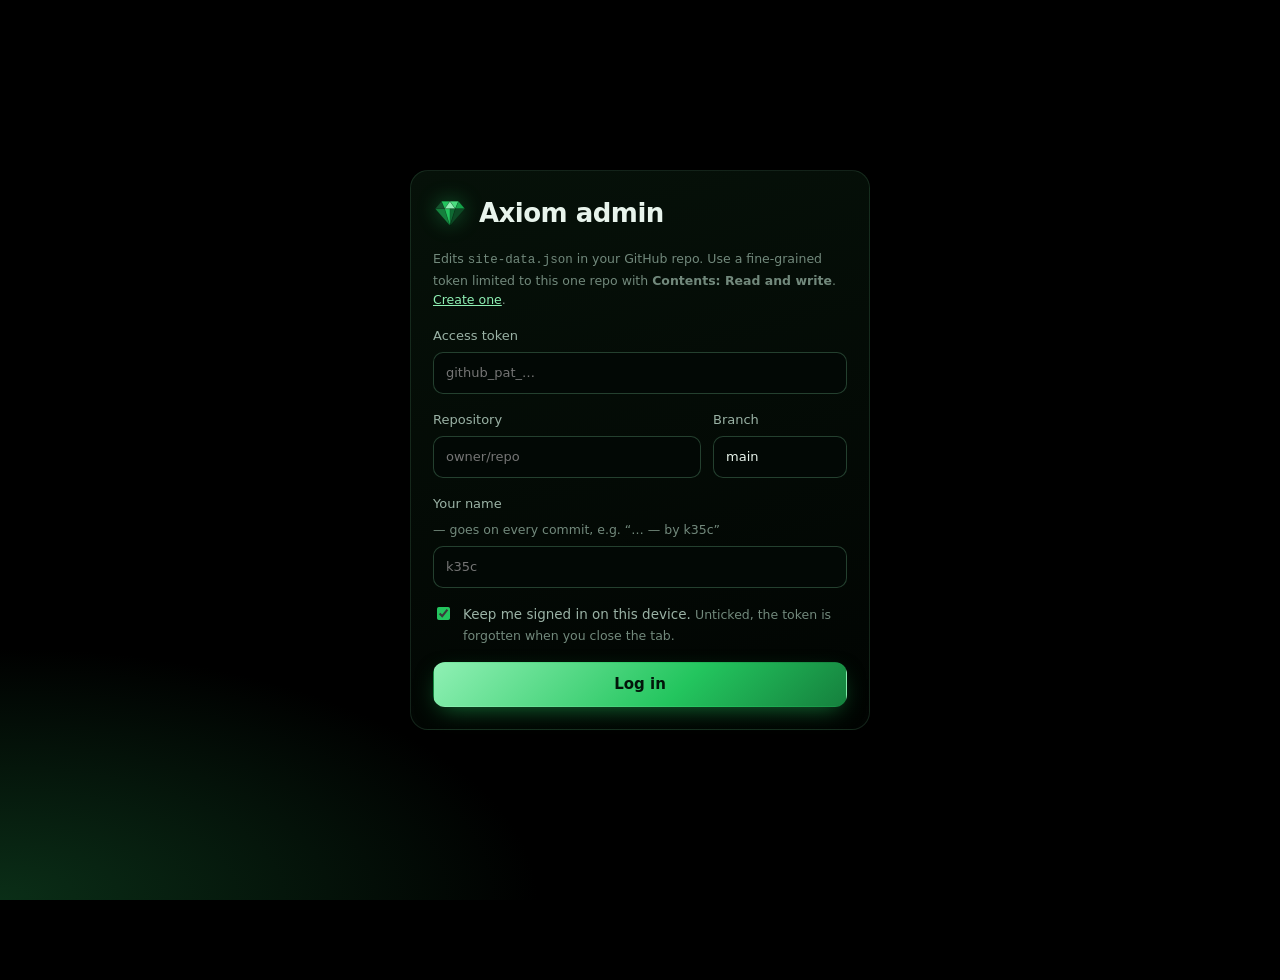
==== admin.html @ ae567566 "Add files via upload" ====
<!DOCTYPE html>
<html lang="en" data-theme="emerald">
<head>
<meta charset="UTF-8">
<meta name="viewport" content="width=device-width, initial-scale=1">
<meta name="robots" content="noindex, nofollow">
<meta name="theme-color" content="#000000">
<title>Axiom Admin</title>
<link rel="icon" type="image/svg+xml" href="data:image/svg+xml,%3Csvg%20xmlns%3D%22http%3A%2F%2Fwww.w3.org%2F2000%2Fsvg%22%20viewBox%3D%220%200%2064%2064%22%3E%3Cg%20stroke%3D%22%23000%22%20stroke-opacity%3D%22.35%22%20stroke-width%3D%22.7%22%20stroke-linejoin%3D%22round%22%3E%3Cpolygon%20points%3D%224%2C24%2016%2C10%2022%2C24%22%20fill%3D%22%2314532d%22%2F%3E%3Cpolygon%20points%3D%2216%2C10%2032%2C10%2022%2C24%22%20fill%3D%22%2322c55e%22%2F%3E%3Cpolygon%20points%3D%2232%2C10%2042%2C24%2022%2C24%22%20fill%3D%22%238ff0b4%22%2F%3E%3Cpolygon%20points%3D%2232%2C10%2048%2C10%2042%2C24%22%20fill%3D%22%234ade80%22%2F%3E%3Cpolygon%20points%3D%2248%2C10%2060%2C24%2042%2C24%22%20fill%3D%22%2316a34a%22%2F%3E%3Cpolygon%20points%3D%224%2C24%2022%2C24%2032%2C56%22%20fill%3D%22%2315803d%22%2F%3E%3Cpolygon%20points%3D%2222%2C24%2032%2C24%2032%2C56%22%20fill%3D%22%2322c55e%22%2F%3E%3Cpolygon%20points%3D%2232%2C24%2042%2C24%2032%2C56%22%20fill%3D%22%230f6a33%22%2F%3E%3Cpolygon%20points%3D%2242%2C24%2060%2C24%2032%2C56%22%20fill%3D%22%230d4a25%22%2F%3E%3C%2Fg%3E%3C%2Fsvg%3E">
<style>
:root{--bg:#000;--ink:#e8f4ec;--ink-2:#9ab2a5;--ink-3:#72897c;--em:#23c55e;--em-deep:#15803d;--mint:#8ff0b4;--moss:#0d3a1d;--panel:#050d08;--line:rgba(143,240,180,.13);--line-2:rgba(143,240,180,.24);--warn:#f2c14e;--bad:#ff6b7a;--ease:cubic-bezier(.22,.8,.24,1);
--f:"Instrument Sans","Inter",ui-sans-serif,system-ui,-apple-system,"Segoe UI",sans-serif;--fm:ui-monospace,"JetBrains Mono","SF Mono",Menlo,Consolas,monospace}
:root[data-theme=mint]{--em:#4ade80;--em-deep:#22c55e;--mint:#c3f8d5;--moss:#14532d}
:root[data-theme=moss]{--em:#1ea852;--em-deep:#166534;--mint:#7fc995;--moss:#0a2e16}
:root[data-theme=jade]{--em:#10b981;--em-deep:#047857;--mint:#6ee7b7;--moss:#064e3b}
*{box-sizing:border-box}
body{margin:0;background:#000;color:var(--ink);font:400 15px/1.55 var(--f);min-height:100vh;-webkit-font-smoothing:antialiased;overflow-x:hidden}
body::before{content:"";position:fixed;inset:0;background:radial-gradient(60% 40% at 0 100%,color-mix(in srgb,var(--moss) 80%,transparent),transparent 70%);pointer-events:none;z-index:0}
[hidden]{display:none!important}
h1,h2,h3,p{margin:0}
button,input,select,textarea{font:inherit;color:inherit}
:focus-visible{outline:2px solid var(--mint);outline-offset:2px;border-radius:8px}
a{color:var(--mint)}
.wrap{position:relative;z-index:1;max-width:980px;margin:0 auto;padding:0 20px 80px}
.logo{width:34px;height:34px;filter:drop-shadow(0 0 10px color-mix(in srgb,var(--em) 40%,transparent))}
.btn{display:inline-flex;align-items:center;justify-content:center;gap:8px;border:1px solid var(--line-2);background:rgba(255,255,255,.02);border-radius:12px;padding:10px 16px;cursor:pointer;font-weight:600;transition:transform .25s var(--ease),border-color .25s,background .25s,box-shadow .25s}
.btn:hover:not(:disabled){transform:translateY(-1px);border-color:color-mix(in srgb,var(--em) 60%,transparent);background:color-mix(in srgb,var(--em) 10%,transparent)}
.btn:disabled{opacity:.4;cursor:not-allowed}
.btn.primary{background:linear-gradient(135deg,var(--mint),var(--em) 60%,var(--em-deep));color:#02150a;border-color:transparent;box-shadow:0 8px 24px -8px color-mix(in srgb,var(--em) 60%,transparent)}
.btn.primary:hover:not(:disabled){background:linear-gradient(135deg,#fff,var(--mint) 50%,var(--em))}
.btn.danger:hover:not(:disabled){border-color:var(--bad);background:rgba(255,107,122,.1);color:#ffd0d5}
.btn.sm{padding:7px 11px;font-size:13px;border-radius:10px}
.btn.icon{padding:7px 9px}
label.f{display:grid;gap:6px;font-size:13px;color:var(--ink-2);font-weight:500}
input[type=text],input[type=url],input[type=password],select,textarea{width:100%;background:#020805;border:1px solid var(--line-2);border-radius:10px;padding:10px 12px;color:var(--ink);transition:border-color .2s,box-shadow .2s}
textarea{resize:vertical;min-height:76px}
input:focus,select:focus,textarea:focus{outline:none;border-color:var(--em);box-shadow:0 0 0 3px color-mix(in srgb,var(--em) 22%,transparent)}
input.bad{border-color:var(--bad)}
.hint{font-size:12.5px;color:var(--ink-3)}
.card{background:linear-gradient(165deg,#061109,#010402);border:1px solid var(--line);border-radius:18px;padding:22px}

/* login */
.login{min-height:100vh;display:grid;place-items:center;padding:30px 0}
.login .card{width:min(460px,100%);display:grid;gap:16px}
.login h1{font-size:26px;letter-spacing:-.02em;display:flex;gap:12px;align-items:center}
.login .row{display:grid;grid-template-columns:2fr 1fr;gap:12px}
.chk{display:flex;gap:10px;align-items:flex-start;font-size:13.5px;color:var(--ink-2)}
.chk input{margin-top:3px;accent-color:var(--em)}
.err{color:#ffd0d5;background:rgba(255,107,122,.1);border:1px solid rgba(255,107,122,.4);padding:10px 12px;border-radius:10px;font-size:14px}

/* app */
.top{position:sticky;top:0;z-index:30;background:rgba(0,0,0,.88);backdrop-filter:blur(8px);border-bottom:1px solid var(--line);margin:0 -20px 24px;padding:12px 20px}
.top-in{display:flex;align-items:center;gap:12px;flex-wrap:wrap}
.top h1{font-size:18px;font-weight:700;letter-spacing:.14em;text-transform:uppercase}
.sp{flex:1}
.who{color:var(--ink-3);font-size:13px}
.state{font:500 12px var(--fm);color:var(--ink-3);display:flex;gap:7px;align-items:center}
.state i{width:8px;height:8px;border-radius:50%;background:var(--ink-3)}
.state.dirty{color:var(--warn)}.state.dirty i{background:var(--warn);box-shadow:0 0 10px var(--warn)}
.tabs{display:flex;gap:6px;margin-top:12px}
.tab{border:0;background:transparent;padding:9px 16px;border-radius:999px;color:var(--ink-2);font-weight:600;cursor:pointer;transition:background .2s,color .2s}
.tab:hover{color:#fff}
.tab[aria-selected=true]{background:color-mix(in srgb,var(--em) 18%,transparent);color:#fff;box-shadow:inset 0 0 0 1px var(--line-2)}
.banner{margin-bottom:18px;padding:12px 14px;border-radius:12px;border:1px solid var(--line-2);background:color-mix(in srgb,var(--em) 10%,#000)}
.banner.bad{border-color:rgba(255,107,122,.5);background:rgba(255,107,122,.1);color:#ffd0d5}

/* mods */
.mods{display:grid;gap:12px}
.mod{border:1px solid var(--line);border-radius:16px;background:linear-gradient(165deg,#061109,#010402);transition:border-color .25s}
.mod[open]{border-color:var(--line-2)}
.mod>summary{list-style:none;display:flex;align-items:center;gap:12px;padding:12px 14px;cursor:pointer;border-radius:16px}
.mod>summary::-webkit-details-marker{display:none}
.tile{width:42px;height:42px;border-radius:13px;display:grid;place-items:center;flex:none;color:#02150a}
.tile svg{width:22px;height:22px;fill:none;stroke:currentColor;stroke-width:1.8;stroke-linecap:round;stroke-linejoin:round}
.mod .t{min-width:0;flex:1}
.mod .t b{display:block;font-size:16px;white-space:nowrap;overflow:hidden;text-overflow:ellipsis}
.mod .t span{font-size:12.5px;color:var(--ink-3)}
.tag{font:600 10px var(--fm);letter-spacing:.12em;text-transform:uppercase;padding:4px 7px;border-radius:6px;border:1px solid var(--line-2);color:var(--mint);margin-left:6px}
.tag.warn{color:var(--warn);border-color:rgba(242,193,78,.4)}
.mod-body{padding:6px 16px 18px;display:grid;gap:14px;border-top:1px solid var(--line)}
.g2{display:grid;grid-template-columns:1fr 1fr;gap:12px}
.g3{display:grid;grid-template-columns:repeat(3,1fr);gap:12px}
.color{display:flex;gap:8px}.color input[type=color]{width:46px;padding:2px;height:42px;flex:none;background:#020805;border:1px solid var(--line-2);border-radius:10px}
.switches{display:flex;gap:10px;flex-wrap:wrap}
.sw{display:flex;align-items:center;gap:10px;padding:9px 14px;border:1px solid var(--line);border-radius:12px;cursor:pointer;font-weight:500;user-select:none;transition:border-color .2s,background .2s}
.sw:hover{border-color:var(--line-2)}
.sw input{position:absolute;opacity:0;pointer-events:none}
.sw i{width:36px;height:20px;border-radius:99px;background:#16231b;position:relative;transition:background .25s;flex:none}
.sw i::after{content:"";position:absolute;left:3px;top:3px;width:14px;height:14px;border-radius:50%;background:#7a9084;transition:transform .25s var(--ease),background .25s}
.sw input:checked+i{background:var(--em-deep)}
.sw input:checked+i::after{transform:translateX(16px);background:#fff}
.sw input:focus-visible+i{outline:2px solid var(--mint);outline-offset:2px}
.sw.on{border-color:color-mix(in srgb,var(--em) 45%,transparent);background:color-mix(in srgb,var(--em) 7%,transparent)}
.sw.upd.on{border-color:rgba(242,193,78,.5);background:rgba(242,193,78,.08)}
.sw.upd input:checked+i{background:#a8801f}
.acts{display:flex;gap:8px;flex-wrap:wrap;align-items:center}
.add{margin-top:14px;width:100%;border-style:dashed;padding:14px}

/* site */
.stack{display:grid;gap:18px}
.themes{display:grid;grid-template-columns:repeat(auto-fit,minmax(150px,1fr));gap:10px}
.theme{border:1px solid var(--line);border-radius:14px;padding:12px;cursor:pointer;display:grid;gap:8px;background:#020805;text-align:left;transition:border-color .2s,transform .2s}
.theme:hover{transform:translateY(-2px)}
.theme[aria-pressed=true]{border-color:var(--em);box-shadow:0 0 0 3px color-mix(in srgb,var(--em) 20%,transparent)}
.sw-row{display:flex;gap:4px}.sw-row i{flex:1;height:22px;border-radius:6px}

/* activity */
.log{display:grid;gap:8px;list-style:none;margin:0;padding:0}
.log li{display:flex;gap:12px;align-items:flex-start;padding:12px 14px;border:1px solid var(--line);border-radius:14px;background:#020805}
.av{width:34px;height:34px;border-radius:50%;display:grid;place-items:center;flex:none;font-weight:700;background:linear-gradient(145deg,var(--mint),var(--em));color:#02150a}
.log .m{min-width:0;flex:1}.log .m b{font-weight:600;word-break:break-word}
.log .m span{display:block;font-size:12.5px;color:var(--ink-3)}
.log a{font:500 12px var(--fm);text-decoration:none;color:var(--ink-3)}.log a:hover{color:var(--mint)}

.toast{position:fixed;left:50%;bottom:22px;transform:translate(-50%,30px);opacity:0;z-index:99;background:#06150b;border:1px solid var(--line-2);padding:12px 18px;border-radius:12px;box-shadow:0 14px 40px rgba(0,0,0,.7);transition:.4s var(--ease);max-width:calc(100% - 32px)}
.toast.show{transform:translate(-50%,0);opacity:1}
.toast.bad{border-color:var(--bad)}
@media(max-width:700px){.g2,.g3{grid-template-columns:1fr}.login .row{grid-template-columns:1fr}.top h1{font-size:15px}.mod>summary .tag{display:none}}
@media(prefers-reduced-motion:reduce){*{transition:none!important;animation:none!important}}
</style>
</head>
<body>

<!-- ============ Login ============ -->
<div class="wrap" id="loginView">
  <div class="login">
    <form class="card" id="loginForm" autocomplete="off">
      <h1><svg class="logo" viewBox="0 0 64 64" aria-hidden="true"><g stroke="#000" stroke-opacity=".35" stroke-width=".7" stroke-linejoin="round"><polygon points="4,24 16,10 22,24" fill="#14532d"/><polygon points="16,10 32,10 22,24" fill="#22c55e"/><polygon points="32,10 42,24 22,24" fill="#8ff0b4"/><polygon points="32,10 48,10 42,24" fill="#4ade80"/><polygon points="48,10 60,24 42,24" fill="#16a34a"/><polygon points="4,24 22,24 32,56" fill="#15803d"/><polygon points="22,24 32,24 32,56" fill="#22c55e"/><polygon points="32,24 42,24 32,56" fill="#0f6a33"/><polygon points="42,24 60,24 32,56" fill="#0d4a25"/></g></svg>Axiom admin</h1>
      <p class="hint">Edits <code>site-data.json</code> in your GitHub repo. Use a fine-grained token limited to this one repo with <b>Contents: Read and write</b>. <a href="https://github.com/settings/personal-access-tokens/new" target="_blank" rel="noopener noreferrer">Create one</a>.</p>
      <div class="err" id="loginErr" role="alert" hidden></div>
      <label class="f">Access token<input type="password" id="lToken" required spellcheck="false" autocapitalize="off" placeholder="github_pat_…"></label>
      <div class="row">
        <label class="f">Repository<input type="text" id="lRepo" required spellcheck="false" autocapitalize="off" placeholder="owner/repo"></label>
        <label class="f">Branch<input type="text" id="lBranch" value="main" required spellcheck="false" autocapitalize="off"></label>
      </div>
      <label class="f">Your name <span class="hint">— goes on every commit, e.g. “… — by k35c”</span><input type="text" id="lName" required maxlength="40" placeholder="k35c"></label>
      <label class="chk"><input type="checkbox" id="lRemember" checked><span>Keep me signed in on this device. <span class="hint">Unticked, the token is forgotten when you close the tab.</span></span></label>
      <button class="btn primary" type="submit" id="lGo">Log in</button>
    </form>
  </div>
</div>

<!-- ============ App ============ -->
<div class="wrap" id="appView" hidden>
  <header class="top">
    <div class="top-in">
      <svg class="logo" viewBox="0 0 64 64" aria-hidden="true"><g stroke="#000" stroke-opacity=".35" stroke-width=".7" stroke-linejoin="round"><polygon points="4,24 16,10 22,24" fill="#14532d"/><polygon points="16,10 32,10 22,24" fill="#22c55e"/><polygon points="32,10 42,24 22,24" fill="#8ff0b4"/><polygon points="32,10 48,10 42,24" fill="#4ade80"/><polygon points="48,10 60,24 42,24" fill="#16a34a"/><polygon points="4,24 22,24 32,56" fill="#15803d"/><polygon points="22,24 32,24 32,56" fill="#22c55e"/><polygon points="32,24 42,24 32,56" fill="#0f6a33"/><polygon points="42,24 60,24 32,56" fill="#0d4a25"/></g></svg>
      <h1>Axiom admin</h1>
      <span class="who" id="who"></span>
      <span class="sp"></span>
      <span class="state" id="state"><i></i><span>No changes</span></span>
      <button class="btn" id="reload" type="button">Reload</button>
      <button class="btn primary" id="publish" type="button" disabled>Publish</button>
      <button class="btn" id="logout" type="button">Log out</button>
    </div>
    <div class="tabs" role="tablist">
      <button class="tab" role="tab" data-tab="mods" aria-selected="true">Mods</button>
      <button class="tab" role="tab" data-tab="site" aria-selected="false">Site</button>
      <button class="tab" role="tab" data-tab="activity" aria-selected="false">Activity</button>
    </div>
  </header>

  <div class="banner bad" id="appErr" role="alert" hidden></div>

  <section id="p-mods" role="tabpanel">
    <div class="mods" id="mods"></div>
    <button class="btn add" id="addMod" type="button">+ Add a mod</button>
  </section>

  <section id="p-site" role="tabpanel" hidden>
    <div class="stack">
      <div class="card stack">
        <h2>Announcement bar</h2>
        <div class="switches"><label class="sw" id="swAnn"><input type="checkbox" id="annOn"><i></i>Show announcement</label></div>
        <div class="g2">
          <label class="f">Tag<input type="text" id="annTag" maxlength="20" placeholder="New"></label>
          <label class="f">Link text<input type="text" id="annLinkText" maxlength="30" placeholder="Get it"></label>
        </div>
        <label class="f">Message<textarea id="annText" maxlength="240"></textarea></label>
        <label class="f">Link <span class="hint">— a page anchor like #glazed, or a full https:// address</span><input type="text" id="annLink" placeholder="#spawner-protect"></label>
        <p class="hint">Visitors can dismiss the bar. Changing the message creates a fresh announcement, so everyone sees it again.</p>
      </div>
      <div class="card stack">
        <h2>Discord</h2>
        <label class="f">Discord invite link<input type="url" id="discord" placeholder="https://discord.gg/…"></label>
      </div>
      <div class="card stack">
        <h2>Theme</h2>
        <p class="hint">Saved in <code>site-data.json</code>, so a change shows up for everyone straight away, never from a cache.</p>
        <div class="themes" id="themes"></div>
      </div>
    </div>
  </section>

  <section id="p-activity" role="tabpanel" hidden>
    <div class="acts" style="margin-bottom:14px"><button class="btn sm" id="actReload" type="button">Refresh</button><span class="hint" id="actNote"></span></div>
    <ul class="log" id="log"></ul>
  </section>
</div>

<div class="toast" id="toast" role="status" aria-live="polite"></div>

<script>
(function () {
  'use strict';
  var $ = function (s, r) { return (r || document).querySelector(s); };
  var $$ = function (s, r) { return Array.prototype.slice.call((r || document).querySelectorAll(s)); };
  var API = 'https://api.github.com';
  var KEY = 'axiom-admin';

  var ICONS = {
    spawner: '<rect x="4" y="4" width="16" height="16" rx="2.2"/><path d="M4 9.3h16M4 14.7h16M9.3 4v16M14.7 4v16"/><rect x="10.3" y="10.3" width="3.4" height="3.4" rx=".6" fill="currentColor"/>',
    meteor: '<circle cx="15.5" cy="8.5" r="4.5"/><path d="M12.3 11.7 4 20M9.6 8.2 6 12M15.8 13.4 12.4 16.8"/>',
    glazed: '<circle cx="12" cy="12" r="8.5"/><circle cx="12" cy="12" r="3"/><path d="m6.6 8.2 1.5 1M16 6.4l-1 1.7M18 13.6l-1.7-.4M8.2 17l1.3-1.3"/>',
    rig: '<path d="M12 3 6 21M12 3l6 18M8.4 14.5h7.2M10.2 9h3.6M4 21h16"/>',
    tpa: '<path d="M4 12h11m-4-4 4 4-4 4"/><path d="M20 5v14"/>',
    sword: '<path d="M14.5 3.5h6v6L10 20l-6-6z"/><path d="m4 20 2.2-2.2M7.6 13.4l3 3"/>',
    pickaxe: '<path d="M4.5 9C8 5 13.5 3.5 19 4.5c-1 1-2.5 1.5-4 2"/><path d="M15 6.5 5 20.5M15 6.5c1 1.5 1.5 3 1.5 4.5"/>',
    eye: '<path d="M2.5 12S6 5.5 12 5.5 21.5 12 21.5 12 18 18.5 12 18.5 2.5 12 2.5 12Z"/><circle cx="12" cy="12" r="3"/>',
    bolt: '<path d="M13 2.5 4.5 13.5H12L11 21.5l8.5-11H12l1-8Z"/>',
    shield: '<path d="M12 3 4.5 6v5.5c0 4.6 3.2 8.3 7.5 9.5 4.3-1.2 7.5-4.9 7.5-9.5V6L12 3Z"/>',
    box: '<path d="M21 8 12 3 3 8v8l9 5 9-5V8Z"/><path d="m3 8 9 5 9-5M12 13v8"/>',
    chest: '<rect x="3.5" y="8" width="17" height="11" rx="1.8"/><path d="M3.5 12.5h17M12 11v4M5 8V7a3 3 0 0 1 3-3h8a3 3 0 0 1 3 3v1"/>',
    radar: '<circle cx="12" cy="12" r="9"/><circle cx="12" cy="12" r="4.6"/><path d="M12 12 18.4 5.6"/>',
    key: '<circle cx="8" cy="15" r="4"/><path d="m11 12 8.5-8.5M16 7l2.5 2.5M14 9l2 2"/>'
  };
  var THEMES = {
    emerald: ['#04140a', '#15803d', '#23c55e', '#8ff0b4'],
    mint: ['#0b2b16', '#22c55e', '#4ade80', '#c3f8d5'],
    moss: ['#06170c', '#166534', '#1ea852', '#7fc995'],
    jade: ['#04261d', '#047857', '#10b981', '#6ee7b7']
  };
  var FIELD_LABEL = { name: 'name', description: 'description', badges: 'badges', icon: 'icon', accent: 'colour', category: 'category', mc: 'version', url: 'download link', note: 'note', featured: 'featured', openSource: 'open source' };

  var cfg = null, data = null, original = '', sha = '', busy = false;

  /* ---------- helpers ---------- */
  function esc(v) { return String(v == null ? '' : v).replace(/[&<>"']/g, function (c) { return { '&': '&amp;', '<': '&lt;', '>': '&gt;', '"': '&quot;', "'": '&#39;' }[c]; }); }
  function slug(s) { return String(s || '').toLowerCase().replace(/[^a-z0-9]+/g, '-').replace(/^-+|-+$/g, ''); }
  function toast(msg, bad) {
    var t = $('#toast'); t.textContent = msg; t.className = 'toast show' + (bad ? ' bad' : '');
    clearTimeout(toast.t); toast.t = setTimeout(function () { t.className = 'toast'; }, 4200);
  }
  function b64decode(b) {
    var bin = atob(b.replace(/\s/g, '')), bytes = new Uint8Array(bin.length);
    for (var i = 0; i < bin.length; i++) bytes[i] = bin.charCodeAt(i);
    return new TextDecoder().decode(bytes);
  }
  function b64encode(str) {
    var bytes = new TextEncoder().encode(str), bin = '';
    for (var i = 0; i < bytes.length; i += 0x8000) bin += String.fromCharCode.apply(null, bytes.subarray(i, i + 0x8000));
    return btoa(bin);
  }
  function store(remember) { return remember ? window.localStorage : window.sessionStorage; }
  function saveCfg(c, remember) {
    try { window.localStorage.removeItem(KEY); window.sessionStorage.removeItem(KEY); store(remember).setItem(KEY, JSON.stringify(c)); } catch (e) {}
  }
  function loadCfg() {
    try { var s = window.localStorage.getItem(KEY) || window.sessionStorage.getItem(KEY); return s ? JSON.parse(s) : null; } catch (e) { return null; }
  }
  function clearCfg() { try { window.localStorage.removeItem(KEY); window.sessionStorage.removeItem(KEY); } catch (e) {} }

  function gh(path, opts) {
    opts = opts || {};
    return fetch(API + path, {
      method: opts.method || 'GET', cache: 'no-store',
      headers: { 'Authorization': 'Bearer ' + cfg.token, 'Accept': 'application/vnd.github+json', 'X-GitHub-Api-Version': '2022-11-28', 'Content-Type': 'application/json' },
      body: opts.body ? JSON.stringify(opts.body) : undefined
    }).then(function (r) {
      return r.text().then(function (t) {
        var j = null; try { j = t ? JSON.parse(t) : null; } catch (e) {}
        if (!r.ok) {
          var msg = (j && j.message) || ('HTTP ' + r.status);
          if (r.status === 401) msg = 'GitHub rejected the token (401). It may be wrong or expired.';
          else if (r.status === 403) msg = 'GitHub said no (403): ' + msg + '. Check the token has Contents: Read and write on this repo.';
          else if (r.status === 404) msg = 'Not found (404). Check the repository name, the branch, and that the token can see this repo.';
          var e = new Error(msg); e.status = r.status; throw e;
        }
        return j;
      });
    });
  }
  function repoPath() { return '/repos/' + cfg.repo; }

  /* ---------- login ---------- */
  function guessRepo() {
    var m = location.hostname.match(/^([^.]+)\.github\.io$/i);
    if (!m) return '';
    var seg = location.pathname.split('/').filter(Boolean)[0];
    return m[1] + '/' + (seg && !/\.html$/i.test(seg) ? seg : m[1] + '.github.io');
  }
  function showLogin(err) {
    $('#appView').hidden = true; $('#loginView').hidden = false;
    var e = $('#loginErr'); e.hidden = !err; e.textContent = err || '';
  }
  function prefill() {
    var c = loadCfg() || {};
    $('#lRepo').value = c.repo || guessRepo();
    $('#lBranch').value = c.branch || 'main';
    $('#lName').value = c.name || '';
  }
  $('#loginForm').addEventListener('submit', function (ev) {
    ev.preventDefault();
    var repo = $('#lRepo').value.trim().replace(/^https?:\/\/github\.com\//i, '').replace(/\.git$/i, '').replace(/\/+$/, '');
    if (!/^[\w.-]+\/[\w.-]+$/.test(repo)) return showLogin('Repository should look like owner/repo.');
    cfg = { token: $('#lToken').value.trim(), repo: repo, branch: $('#lBranch').value.trim() || 'main', name: $('#lName').value.trim().replace(/\s+/g, ' ') };
    var remember = $('#lRemember').checked, go = $('#lGo');
    go.disabled = true; go.textContent = 'Checking…';
    gh(repoPath()).then(function (r) {
      if (r.permissions && r.permissions.push === false) throw new Error('This token can read the repo but not write to it. It needs Contents: Read and write.');
      return loadData();
    }).then(function () {
      saveCfg(cfg, remember);
      $('#lToken').value = '';
      enterApp();
    }).catch(function (e) { cfg = null; showLogin(e.message); })
      .then(function () { go.disabled = false; go.textContent = 'Log in'; });
  });

  /* ---------- load / normalise ---------- */
  function normalise(d) {
    d = d && typeof d === 'object' ? d : {};
    d.theme = THEMES[d.theme] ? d.theme : 'emerald';
    d.announcement = Object.assign({ enabled: false, id: '', tag: '', text: '', linkText: '', link: '' }, d.announcement || {});
    d.links = Object.assign({ discord: '' }, d.links || {});
    d.mods = (Array.isArray(d.mods) ? d.mods : []).map(function (m) {
      return Object.assign({ id: '', name: '', description: '', badges: [], icon: 'box', accent: '#23c55e', category: '', mc: '1.21.11', url: '', note: '', featured: false, openSource: false, updating: false }, m);
    });
    return d;
  }
  function loadData() {
    return gh(repoPath() + '/contents/site-data.json?ref=' + encodeURIComponent(cfg.branch)).then(function (f) {
      sha = f.sha;
      data = normalise(JSON.parse(b64decode(f.content)));
      original = JSON.stringify(data);
    });
  }

  function enterApp() {
    $('#loginView').hidden = true; $('#appView').hidden = false;
    $('#who').textContent = cfg.name + ' · ' + cfg.repo + '@' + cfg.branch;
    $('#appErr').hidden = true;
    renderAll(); applyTheme(); refreshState();
  }

  /* ---------- state ---------- */
  function dirty() { return JSON.stringify(data) !== original; }
  function refreshState() {
    var d = dirty(), s = $('#state');
    s.className = 'state' + (d ? ' dirty' : '');
    $('span', s).textContent = d ? 'Unpublished changes' : 'No changes';
    $('#publish').disabled = !d || busy;
  }
  window.addEventListener('beforeunload', function (e) { if (data && dirty()) { e.preventDefault(); e.returnValue = ''; } });
  function applyTheme() { document.documentElement.setAttribute('data-theme', THEMES[data.theme] ? data.theme : 'emerald'); }

  /* ---------- mods UI ---------- */
  function iconSvg(n) { return '<svg viewBox="0 0 24 24" aria-hidden="true">' + (ICONS[n] || ICONS.box) + '</svg>'; }
  function tileStyle(c) { return 'background:linear-gradient(145deg,' + esc(c) + ',color-mix(in srgb,' + esc(c) + ' 48%,#000))'; }
  var openIds = {};

  function modHTML(m, i, n) {
    var cats = Array.from(new Set(data.mods.map(function (x) { return x.category; }).filter(Boolean)));
    var opts = Object.keys(ICONS).map(function (k) { return '<option value="' + k + '"' + (k === m.icon ? ' selected' : '') + '>' + k + '</option>'; }).join('');
    function sw(f, label, cls) { return '<label class="sw ' + (cls || '') + (m[f] ? ' on' : '') + '"><input type="checkbox" data-f="' + f + '"' + (m[f] ? ' checked' : '') + '><i></i>' + label + '</label>'; }
    return '<details class="mod" data-i="' + i + '"' + (openIds[m._k] ? ' open' : '') + '>' +
      '<summary><span class="tile" style="' + tileStyle(m.accent) + '">' + iconSvg(m.icon) + '</span>' +
      '<span class="t"><b>' + esc(m.name || 'Untitled mod') + '</b><span>' + esc(m.category || 'No category') + ' · ' + esc(m.mc) + '</span></span>' +
      (m.updating ? '<span class="tag warn">Updating</span>' : '') + (m.openSource ? '<span class="tag">Open source</span>' : '') + (m.featured ? '<span class="tag">Featured</span>' : '') +
      '<span class="acts">' +
      '<button class="btn sm icon" type="button" data-act="up" aria-label="Move ' + esc(m.name) + ' up"' + (i === 0 ? ' disabled' : '') + '>↑</button>' +
      '<button class="btn sm icon" type="button" data-act="down" aria-label="Move ' + esc(m.name) + ' down"' + (i === n - 1 ? ' disabled' : '') + '>↓</button></span></summary>' +
      '<div class="mod-body">' +
      '<div class="g2"><label class="f">Name<input type="text" data-f="name" value="' + esc(m.name) + '" maxlength="60"></label>' +
      '<label class="f">Category <span class="hint">— becomes a tab</span><input type="text" data-f="category" list="cats" value="' + esc(m.category) + '" maxlength="30"></label></div>' +
      '<label class="f">Description<textarea data-f="description" maxlength="400">' + esc(m.description) + '</textarea></label>' +
      '<label class="f">Download link <span class="hint">— paste the full https:// link to the .jar</span><input type="url" data-f="url" value="' + esc(m.url) + '" placeholder="https://…" spellcheck="false"></label>' +
      '<div class="g3"><label class="f">Icon<select data-f="icon">' + opts + '</select></label>' +
      '<div class="f">Colour<div class="color"><input type="color" data-f="accent" data-c="pick" value="' + esc(m.accent) + '" aria-label="Pick colour"><input type="text" data-f="accent" data-c="hex" value="' + esc(m.accent) + '" maxlength="7" aria-label="Colour hex"></div></div>' +
      '<label class="f">Minecraft version<input type="text" data-f="mc" value="' + esc(m.mc) + '" maxlength="12"></label></div>' +
      '<label class="f">Badges <span class="hint">— comma separated, e.g. New, v1.0</span><input type="text" data-f="badges" value="' + esc((m.badges || []).join(', ')) + '"></label>' +
      '<label class="f">Requirement / warning bar <span class="hint">— optional, e.g. “Requires Meteor Client to work.”</span><input type="text" data-f="note" value="' + esc(m.note) + '" maxlength="140"></label>' +
      '<div class="switches">' + sw('updating', 'Updating — hide download', 'upd') + sw('openSource', 'Open source') + sw('featured', 'Featured') + '</div>' +
      '<div class="acts"><a class="btn sm" href="' + esc(/^https?:\/\//i.test(m.url) ? m.url : '#') + '" target="_blank" rel="noopener noreferrer"' + (/^https?:\/\//i.test(m.url) ? '' : ' aria-disabled="true"') + '>Test link ↗</a><span class="sp" style="flex:1"></span>' +
      '<button class="btn sm danger" type="button" data-act="del">Remove mod</button></div>' +
      '</div></details>';
  }
  var keySeq = 0;
  function renderMods() {
    data.mods.forEach(function (m) { if (!m._k) Object.defineProperty(m, '_k', { value: 'k' + (++keySeq), enumerable: false, writable: true }); });
    var cats = Array.from(new Set(data.mods.map(function (x) { return x.category; }).filter(Boolean)));
    $('#mods').innerHTML = '<datalist id="cats">' + cats.map(function (c) { return '<option value="' + esc(c) + '">'; }).join('') + '</datalist>' +
      (data.mods.length ? data.mods.map(function (m, i) { return modHTML(m, i, data.mods.length); }).join('') : '<p class="hint">No mods yet. Add one below.</p>');
  }

  var modsEl = $('#mods');
  modsEl.addEventListener('toggle', function (e) {
    var d = e.target.closest('details.mod'); if (!d) return;
    var m = data.mods[+d.dataset.i]; if (m) openIds[m._k] = d.open;
  }, true);
  modsEl.addEventListener('click', function (e) {
    var b = e.target.closest('[data-act]'); if (!b) return;
    e.preventDefault(); e.stopPropagation();
    var i = +b.closest('details.mod').dataset.i, act = b.dataset.act, m = data.mods[i];
    if (act === 'up' && i > 0) data.mods.splice(i - 1, 0, data.mods.splice(i, 1)[0]);
    else if (act === 'down' && i < data.mods.length - 1) data.mods.splice(i + 1, 0, data.mods.splice(i, 1)[0]);
    else if (act === 'del') { if (!window.confirm('Remove “' + (m.name || 'this mod') + '”? It disappears from the site when you publish.')) return; data.mods.splice(i, 1); }
    renderMods(); refreshState();
    if (act === 'up' || act === 'down') { var ni = act === 'up' ? i - 1 : i + 1; var btn = $('details.mod[data-i="' + ni + '"] [data-act="' + act + '"]') || $('details.mod[data-i="' + ni + '"] summary'); if (btn) btn.focus(); }
  });
  function onField(e) {
    var el = e.target, f = el.dataset.f; if (!f) return;
    var card = el.closest('details.mod'); if (!card) return;
    var m = data.mods[+card.dataset.i], v;
    if (el.type === 'checkbox') { v = el.checked; el.closest('.sw').classList.toggle('on', v); }
    else v = el.value;
    if (f === 'badges') v = v.split(',').map(function (s) { return s.trim(); }).filter(Boolean);
    if (f === 'accent') {
      var hex = String(v).trim(); if (hex[0] !== '#') hex = '#' + hex;
      var ok = /^#[0-9a-f]{6}$/i.test(hex);
      if (el.dataset.c === 'hex') el.classList.toggle('bad', !ok);
      if (!ok) return;
      v = hex.toLowerCase();
      $$('[data-f="accent"]', card).forEach(function (x) { if (x !== el) x.value = v; });
    }
    m[f] = v;
    // live summary
    if (f === 'name') $('summary .t b', card).textContent = m.name || 'Untitled mod';
    if (f === 'category' || f === 'mc') $('summary .t span', card).textContent = (m.category || 'No category') + ' · ' + m.mc;
    if (f === 'icon' || f === 'accent') { var t = $('summary .tile', card); t.style.cssText = tileStyle(m.accent); t.innerHTML = iconSvg(m.icon); }
    if (f === 'url') { var a = $('.acts a', card); var good = /^https?:\/\//i.test(v); a.href = good ? v : '#'; if (good) a.removeAttribute('aria-disabled'); else a.setAttribute('aria-disabled', 'true'); }
    if (f === 'updating' || f === 'openSource' || f === 'featured') {
      $$('.tag', $('summary', card)).forEach(function (t) { t.remove(); });
      var tags = (m.updating ? '<span class="tag warn">Updating</span>' : '') + (m.openSource ? '<span class="tag">Open source</span>' : '') + (m.featured ? '<span class="tag">Featured</span>' : '');
      $('summary .t', card).insertAdjacentHTML('afterend', tags);
    }
    refreshState();
  }
  modsEl.addEventListener('input', onField);
  modsEl.addEventListener('change', onField);

  $('#addMod').addEventListener('click', function () {
    var base = 'new-mod', id = base, n = 2;
    while (data.mods.some(function (m) { return m.id === id; })) id = base + '-' + (n++);
    var m = { id: id, name: 'New mod', description: '', badges: [], icon: 'box', accent: '#23c55e', category: (data.mods[0] && data.mods[0].category) || 'Utility', mc: '1.21.11', url: '', note: '', featured: false, openSource: false, updating: false };
    data.mods.push(m); renderMods();
    var last = data.mods[data.mods.length - 1]; openIds[last._k] = true; renderMods();
    var card = $('details.mod[data-i="' + (data.mods.length - 1) + '"]'); card.scrollIntoView({ behavior: 'smooth', block: 'center' });
    $('[data-f="name"]', card).focus(); $('[data-f="name"]', card).select();
    refreshState();
  });

  /* ---------- site tab ---------- */
  function renderSite() {
    var a = data.announcement;
    $('#annOn').checked = !!a.enabled; $('#swAnn').classList.toggle('on', !!a.enabled);
    $('#annTag').value = a.tag; $('#annLinkText').value = a.linkText; $('#annText').value = a.text; $('#annLink').value = a.link;
    $('#discord').value = data.links.discord;
    $('#themes').innerHTML = Object.keys(THEMES).map(function (k) {
      return '<button type="button" class="theme" data-t="' + k + '" aria-pressed="' + (data.theme === k) + '"><b style="text-transform:capitalize">' + k + '</b><span class="sw-row">' + THEMES[k].map(function (c) { return '<i style="background:' + c + '"></i>'; }).join('') + '</span></button>';
    }).join('');
  }
  function annChanged() {
    var a = data.announcement;
    a.enabled = $('#annOn').checked; a.tag = $('#annTag').value.trim(); a.linkText = $('#annLinkText').value.trim();
    var t = $('#annText').value.trim(), l = $('#annLink').value.trim();
    if (t !== a.text) a.id = 'ann-' + Date.now().toString(36);      // new message => visitors who dismissed it see it again
    a.text = t; a.link = l;
    $('#swAnn').classList.toggle('on', a.enabled);
    refreshState();
  }
  ['#annOn', '#annTag', '#annLinkText', '#annText', '#annLink'].forEach(function (s) { $(s).addEventListener('input', annChanged); });
  $('#discord').addEventListener('input', function (e) { data.links.discord = e.target.value.trim(); refreshState(); });
  $('#themes').addEventListener('click', function (e) {
    var b = e.target.closest('[data-t]'); if (!b) return;
    data.theme = b.dataset.t; applyTheme();
    $$('.theme').forEach(function (x) { x.setAttribute('aria-pressed', x === b ? 'true' : 'false'); });
    refreshState();
  });

  function renderAll() { openIds = {}; renderMods(); renderSite(); }

  /* ---------- tabs ---------- */
  function showTab(name) {
    $$('.tab').forEach(function (t) { t.setAttribute('aria-selected', t.dataset.tab === name ? 'true' : 'false'); });
    ['mods', 'site', 'activity'].forEach(function (n) { $('#p-' + n).hidden = n !== name; });
    if (name === 'activity') loadActivity();
  }
  $$('.tab').forEach(function (t) { t.addEventListener('click', function () { showTab(t.dataset.tab); }); });

  /* ---------- activity ---------- */
  function ago(iso) {
    var s = Math.max(1, Math.round((Date.now() - new Date(iso).getTime()) / 1000));
    if (s < 60) return 'just now';
    var m = Math.round(s / 60); if (m < 60) return m + ' min ago';
    var h = Math.round(m / 60); if (h < 24) return h + ' h ago';
    var d = Math.round(h / 24); if (d < 30) return d + (d === 1 ? ' day ago' : ' days ago');
    return new Date(iso).toLocaleDateString();
  }
  function loadActivity() {
    var log = $('#log'); log.innerHTML = '<li><span class="hint">Loading…</span></li>'; $('#actNote').textContent = '';
    gh(repoPath() + '/commits?path=site-data.json&sha=' + encodeURIComponent(cfg.branch) + '&per_page=30').then(function (list) {
      if (!list.length) { log.innerHTML = '<li><span class="hint">No commits yet.</span></li>'; return; }
      log.innerHTML = list.map(function (c) {
        var first = (c.commit.message || '').split('\n')[0], who = null, msg = first;
        var m = first.match(/^([\s\S]*) — by (.+)$/);
        if (m) { msg = m[1]; who = m[2]; }
        var by = who || (c.author && c.author.login) || c.commit.author.name || 'unknown';
        return '<li><span class="av" aria-hidden="true">' + esc(by.charAt(0).toUpperCase()) + '</span><div class="m"><b>' + esc(msg) + '</b><span>' + esc(by) + (who ? '' : ' (outside the admin panel)') + ' · ' + esc(ago(c.commit.author.date)) + '</span></div>' +
          '<a href="' + esc(c.html_url) + '" target="_blank" rel="noopener noreferrer">' + esc(c.sha.slice(0, 7)) + ' ↗</a></li>';
      }).join('');
      $('#actNote').textContent = 'Last ' + list.length + ' changes to site-data.json';
    }).catch(function (e) { log.innerHTML = '<li><div class="err">' + esc(e.message) + '</div></li>'; });
  }
  $('#actReload').addEventListener('click', loadActivity);

  /* ---------- publish ---------- */
  function diffSummary(oldD, newD) {
    var parts = [], om = {}, nm = {};
    oldD.mods.forEach(function (m) { om[m.id] = m; }); newD.mods.forEach(function (m) { nm[m.id] = m; });
    var added = newD.mods.filter(function (m) { return !om[m.id]; }).map(function (m) { return m.name; });
    var removed = oldD.mods.filter(function (m) { return !nm[m.id]; }).map(function (m) { return m.name; });
    if (added.length) parts.push('added ' + added.join(', '));
    if (removed.length) parts.push('removed ' + removed.join(', '));
    newD.mods.forEach(function (m) {
      var o = om[m.id]; if (!o) return;
      var ch = [];
      if (m.updating !== o.updating) parts.push(m.updating ? 'set ' + m.name + ' to Updating' : 'put ' + m.name + ' back online');
      Object.keys(FIELD_LABEL).forEach(function (f) { if (JSON.stringify(m[f]) !== JSON.stringify(o[f])) ch.push(FIELD_LABEL[f]); });
      if (ch.length) parts.push('edited ' + o.name + ' (' + ch.join(', ') + ')');
    });
    var oo = oldD.mods.filter(function (m) { return nm[m.id]; }).map(function (m) { return m.id; }).join();
    var nn = newD.mods.filter(function (m) { return om[m.id]; }).map(function (m) { return m.id; }).join();
    if (oo !== nn) parts.push('reordered mods');
    if (JSON.stringify(oldD.announcement) !== JSON.stringify(newD.announcement)) parts.push(newD.announcement.enabled ? 'changed the announcement' : 'hid the announcement');
    if (oldD.links.discord !== newD.links.discord) parts.push('changed the Discord link');
    if (oldD.theme !== newD.theme) parts.push('theme → ' + newD.theme);
    var s = parts.join('; ') || 'republished the site';
    s = s.charAt(0).toUpperCase() + s.slice(1);
    var by = ' — by ' + cfg.name, max = 200;
    if (s.length + by.length > max) s = s.slice(0, max - by.length - 1).replace(/[;, ]+$/, '') + '…';
    return s + by;
  }
  function validate() {
    var errs = [], ids = {};
    data.mods.forEach(function (m, i) {
      var label = m.name || ('Mod #' + (i + 1));
      if (!m.name.trim()) errs.push('Mod #' + (i + 1) + ' needs a name.');
      if (!m.id) m.id = slug(m.name) || 'mod-' + (i + 1);
      if (ids[m.id]) m.id = m.id + '-' + (i + 1); ids[m.id] = 1;
      if (m.url && !/^https?:\/\/\S+$/i.test(m.url)) errs.push(label + ': the download link must start with https://');
      if (!m.url && !m.updating) errs.push(label + ': add a download link, or switch on “Updating”.');
      if (!/^#[0-9a-f]{6}$/i.test(m.accent)) errs.push(label + ': colour must look like #23c55e.');
    });
    var l = data.links.discord; if (l && !/^https?:\/\/\S+$/i.test(l)) errs.push('The Discord link must start with https://');
    var a = data.announcement; if (a.enabled && !a.text) errs.push('The announcement is switched on but has no message.');
    return errs;
  }
  function out() {
    // stable, readable JSON with a trailing newline
    return JSON.stringify(data, null, 2) + '\n';
  }
  $('#publish').addEventListener('click', function () {
    if (busy || !dirty()) return;
    var errs = validate();
    var box = $('#appErr');
    if (errs.length) { box.hidden = false; box.innerHTML = '<b>Fix these before publishing:</b><br>' + errs.map(esc).join('<br>'); window.scrollTo({ top: 0, behavior: 'smooth' }); return; }
    box.hidden = true; busy = true; refreshState();
    var btn = $('#publish'); btn.textContent = 'Publishing…';
    var oldData = JSON.parse(original), message = diffSummary(oldData, data);
    // check nobody else published since we loaded
    gh(repoPath() + '/contents/site-data.json?ref=' + encodeURIComponent(cfg.branch)).then(function (cur) {
      if (cur.sha !== sha && !window.confirm('Someone else published since you opened this page. Publishing now will overwrite their changes.\n\nPublish anyway? (Cancel, then press Reload to see theirs first.)')) {
        throw new Error('Cancelled — press Reload to pick up the newer version.');
      }
      return gh(repoPath() + '/contents/site-data.json', { method: 'PUT', body: { message: message, content: b64encode(out()), sha: cur.sha, branch: cfg.branch } });
    }).then(function (res) {
      sha = res.content.sha; original = JSON.stringify(data);
      toast('Published. It goes live in about a minute.');
      if (!$('#p-activity').hidden) loadActivity();
    }).catch(function (e) {
      box.hidden = false; box.textContent = 'Publish failed: ' + e.message;
      window.scrollTo({ top: 0, behavior: 'smooth' });
    }).then(function () { busy = false; btn.textContent = 'Publish'; refreshState(); });
  });

  $('#reload').addEventListener('click', function () {
    if (dirty() && !window.confirm('Discard your unpublished changes and reload from GitHub?')) return;
    loadData().then(function () { enterApp(); toast('Reloaded from GitHub.'); }).catch(function (e) { $('#appErr').hidden = false; $('#appErr').textContent = e.message; });
  });
  $('#logout').addEventListener('click', function () {
    if (data && dirty() && !window.confirm('You have unpublished changes. Log out anyway?')) return;
    clearCfg(); cfg = null; data = null; showLogin(); prefill(); document.documentElement.setAttribute('data-theme', 'emerald');
  });

  /* ---------- boot ---------- */
  prefill();
  var saved = loadCfg();
  if (saved && saved.token) {
    cfg = saved;
    loadData().then(enterApp).catch(function (e) { cfg = null; showLogin('Couldn’t sign you back in: ' + e.message); });
  }
})();
</script>
</body>
</html>
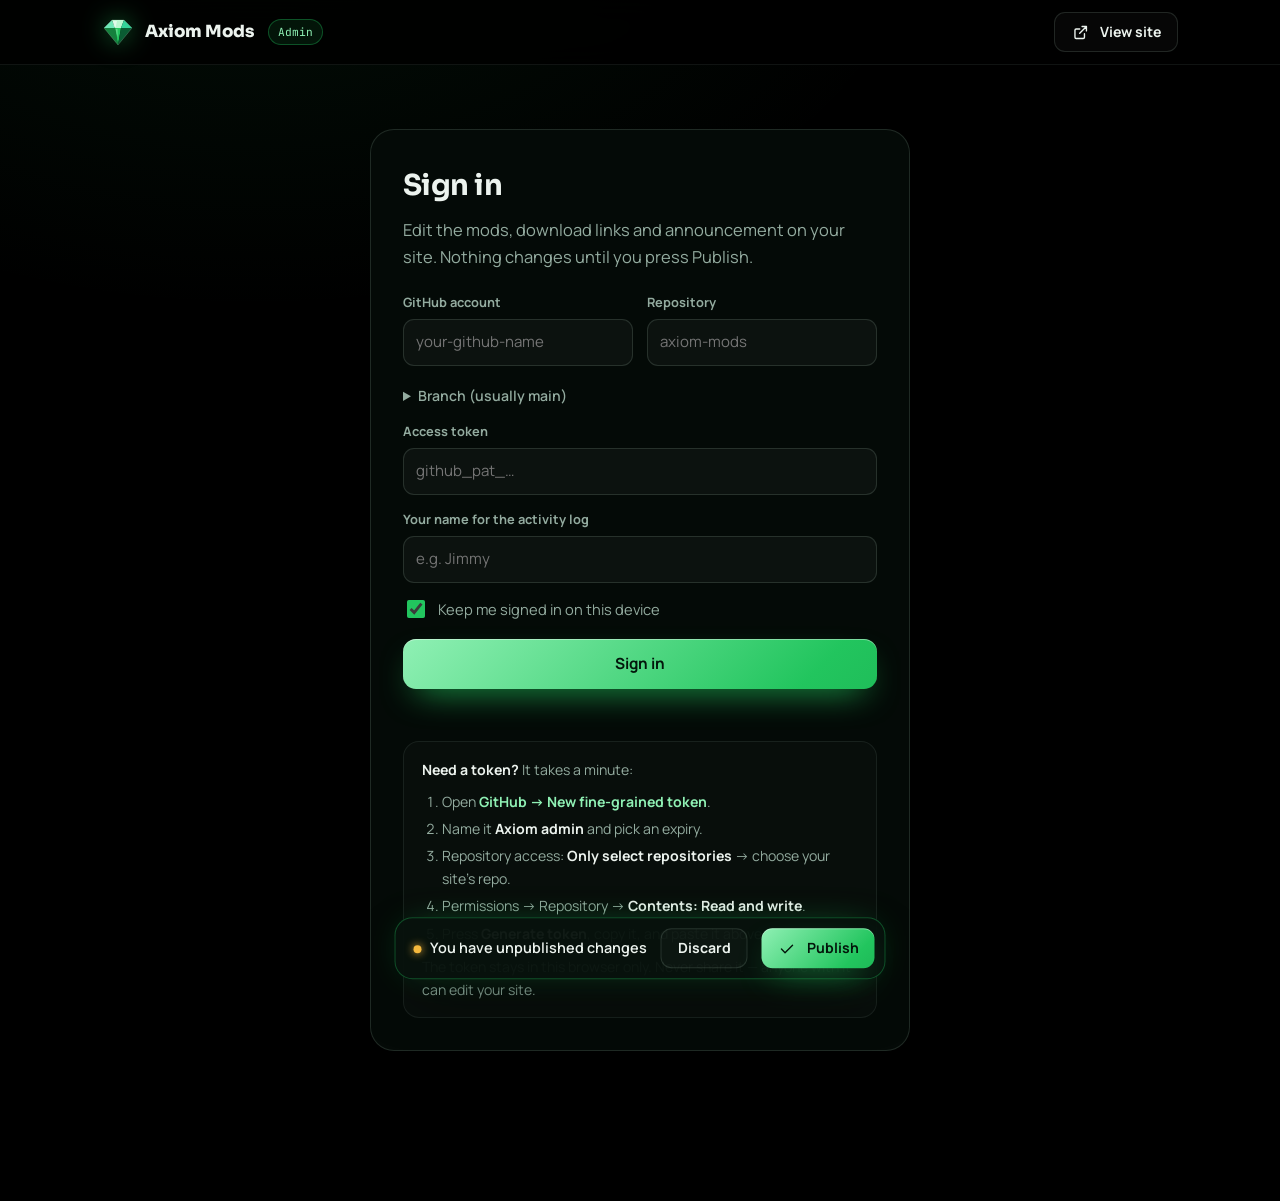
==== commit e0a5432d: "Add files via upload" ====
--- a/admin.html
+++ b/admin.html
@@ -1,605 +1,728 @@
-<!DOCTYPE html>
-<html lang="en" data-theme="emerald">
+<!doctype html>
+<html lang="en">
 <head>
-<meta charset="UTF-8">
+<meta charset="utf-8">
 <meta name="viewport" content="width=device-width, initial-scale=1">
 <meta name="robots" content="noindex, nofollow">
+<title>Admin — Axiom Mods</title>
 <meta name="theme-color" content="#000000">
-<title>Axiom Admin</title>
-<link rel="icon" type="image/svg+xml" href="data:image/svg+xml,%3Csvg%20xmlns%3D%22http%3A%2F%2Fwww.w3.org%2F2000%2Fsvg%22%20viewBox%3D%220%200%2064%2064%22%3E%3Cg%20stroke%3D%22%23000%22%20stroke-opacity%3D%22.35%22%20stroke-width%3D%22.7%22%20stroke-linejoin%3D%22round%22%3E%3Cpolygon%20points%3D%224%2C24%2016%2C10%2022%2C24%22%20fill%3D%22%2314532d%22%2F%3E%3Cpolygon%20points%3D%2216%2C10%2032%2C10%2022%2C24%22%20fill%3D%22%2322c55e%22%2F%3E%3Cpolygon%20points%3D%2232%2C10%2042%2C24%2022%2C24%22%20fill%3D%22%238ff0b4%22%2F%3E%3Cpolygon%20points%3D%2232%2C10%2048%2C10%2042%2C24%22%20fill%3D%22%234ade80%22%2F%3E%3Cpolygon%20points%3D%2248%2C10%2060%2C24%2042%2C24%22%20fill%3D%22%2316a34a%22%2F%3E%3Cpolygon%20points%3D%224%2C24%2022%2C24%2032%2C56%22%20fill%3D%22%2315803d%22%2F%3E%3Cpolygon%20points%3D%2222%2C24%2032%2C24%2032%2C56%22%20fill%3D%22%2322c55e%22%2F%3E%3Cpolygon%20points%3D%2232%2C24%2042%2C24%2032%2C56%22%20fill%3D%22%230f6a33%22%2F%3E%3Cpolygon%20points%3D%2242%2C24%2060%2C24%2032%2C56%22%20fill%3D%22%230d4a25%22%2F%3E%3C%2Fg%3E%3C%2Fsvg%3E">
+<link rel="icon" type="image/svg+xml" href="favicon.svg">
+<link rel="preconnect" href="https://fonts.googleapis.com">
+<link rel="preconnect" href="https://fonts.gstatic.com" crossorigin>
+<link href="https://fonts.googleapis.com/css2?family=Sora:wght@600;700;800&family=Manrope:wght@400;500;600;700;800&family=JetBrains+Mono:wght@400;600&display=swap" rel="stylesheet">
+<link rel="stylesheet" href="style.css">
 <style>
-:root{--bg:#000;--ink:#e8f4ec;--ink-2:#9ab2a5;--ink-3:#72897c;--em:#23c55e;--em-deep:#15803d;--mint:#8ff0b4;--moss:#0d3a1d;--panel:#050d08;--line:rgba(143,240,180,.13);--line-2:rgba(143,240,180,.24);--warn:#f2c14e;--bad:#ff6b7a;--ease:cubic-bezier(.22,.8,.24,1);
---f:"Instrument Sans","Inter",ui-sans-serif,system-ui,-apple-system,"Segoe UI",sans-serif;--fm:ui-monospace,"JetBrains Mono","SF Mono",Menlo,Consolas,monospace}
-:root[data-theme=mint]{--em:#4ade80;--em-deep:#22c55e;--mint:#c3f8d5;--moss:#14532d}
-:root[data-theme=moss]{--em:#1ea852;--em-deep:#166534;--mint:#7fc995;--moss:#0a2e16}
-:root[data-theme=jade]{--em:#10b981;--em-deep:#047857;--mint:#6ee7b7;--moss:#064e3b}
-*{box-sizing:border-box}
-body{margin:0;background:#000;color:var(--ink);font:400 15px/1.55 var(--f);min-height:100vh;-webkit-font-smoothing:antialiased;overflow-x:hidden}
-body::before{content:"";position:fixed;inset:0;background:radial-gradient(60% 40% at 0 100%,color-mix(in srgb,var(--moss) 80%,transparent),transparent 70%);pointer-events:none;z-index:0}
-[hidden]{display:none!important}
-h1,h2,h3,p{margin:0}
-button,input,select,textarea{font:inherit;color:inherit}
-:focus-visible{outline:2px solid var(--mint);outline-offset:2px;border-radius:8px}
-a{color:var(--mint)}
-.wrap{position:relative;z-index:1;max-width:980px;margin:0 auto;padding:0 20px 80px}
-.logo{width:34px;height:34px;filter:drop-shadow(0 0 10px color-mix(in srgb,var(--em) 40%,transparent))}
-.btn{display:inline-flex;align-items:center;justify-content:center;gap:8px;border:1px solid var(--line-2);background:rgba(255,255,255,.02);border-radius:12px;padding:10px 16px;cursor:pointer;font-weight:600;transition:transform .25s var(--ease),border-color .25s,background .25s,box-shadow .25s}
-.btn:hover:not(:disabled){transform:translateY(-1px);border-color:color-mix(in srgb,var(--em) 60%,transparent);background:color-mix(in srgb,var(--em) 10%,transparent)}
-.btn:disabled{opacity:.4;cursor:not-allowed}
-.btn.primary{background:linear-gradient(135deg,var(--mint),var(--em) 60%,var(--em-deep));color:#02150a;border-color:transparent;box-shadow:0 8px 24px -8px color-mix(in srgb,var(--em) 60%,transparent)}
-.btn.primary:hover:not(:disabled){background:linear-gradient(135deg,#fff,var(--mint) 50%,var(--em))}
-.btn.danger:hover:not(:disabled){border-color:var(--bad);background:rgba(255,107,122,.1);color:#ffd0d5}
-.btn.sm{padding:7px 11px;font-size:13px;border-radius:10px}
-.btn.icon{padding:7px 9px}
-label.f{display:grid;gap:6px;font-size:13px;color:var(--ink-2);font-weight:500}
-input[type=text],input[type=url],input[type=password],select,textarea{width:100%;background:#020805;border:1px solid var(--line-2);border-radius:10px;padding:10px 12px;color:var(--ink);transition:border-color .2s,box-shadow .2s}
-textarea{resize:vertical;min-height:76px}
-input:focus,select:focus,textarea:focus{outline:none;border-color:var(--em);box-shadow:0 0 0 3px color-mix(in srgb,var(--em) 22%,transparent)}
-input.bad{border-color:var(--bad)}
-.hint{font-size:12.5px;color:var(--ink-3)}
-.card{background:linear-gradient(165deg,#061109,#010402);border:1px solid var(--line);border-radius:18px;padding:22px}
-
-/* login */
-.login{min-height:100vh;display:grid;place-items:center;padding:30px 0}
-.login .card{width:min(460px,100%);display:grid;gap:16px}
-.login h1{font-size:26px;letter-spacing:-.02em;display:flex;gap:12px;align-items:center}
-.login .row{display:grid;grid-template-columns:2fr 1fr;gap:12px}
-.chk{display:flex;gap:10px;align-items:flex-start;font-size:13.5px;color:var(--ink-2)}
-.chk input{margin-top:3px;accent-color:var(--em)}
-.err{color:#ffd0d5;background:rgba(255,107,122,.1);border:1px solid rgba(255,107,122,.4);padding:10px 12px;border-radius:10px;font-size:14px}
-
-/* app */
-.top{position:sticky;top:0;z-index:30;background:rgba(0,0,0,.88);backdrop-filter:blur(8px);border-bottom:1px solid var(--line);margin:0 -20px 24px;padding:12px 20px}
-.top-in{display:flex;align-items:center;gap:12px;flex-wrap:wrap}
-.top h1{font-size:18px;font-weight:700;letter-spacing:.14em;text-transform:uppercase}
-.sp{flex:1}
-.who{color:var(--ink-3);font-size:13px}
-.state{font:500 12px var(--fm);color:var(--ink-3);display:flex;gap:7px;align-items:center}
-.state i{width:8px;height:8px;border-radius:50%;background:var(--ink-3)}
-.state.dirty{color:var(--warn)}.state.dirty i{background:var(--warn);box-shadow:0 0 10px var(--warn)}
-.tabs{display:flex;gap:6px;margin-top:12px}
-.tab{border:0;background:transparent;padding:9px 16px;border-radius:999px;color:var(--ink-2);font-weight:600;cursor:pointer;transition:background .2s,color .2s}
-.tab:hover{color:#fff}
-.tab[aria-selected=true]{background:color-mix(in srgb,var(--em) 18%,transparent);color:#fff;box-shadow:inset 0 0 0 1px var(--line-2)}
-.banner{margin-bottom:18px;padding:12px 14px;border-radius:12px;border:1px solid var(--line-2);background:color-mix(in srgb,var(--em) 10%,#000)}
-.banner.bad{border-color:rgba(255,107,122,.5);background:rgba(255,107,122,.1);color:#ffd0d5}
-
-/* mods */
-.mods{display:grid;gap:12px}
-.mod{border:1px solid var(--line);border-radius:16px;background:linear-gradient(165deg,#061109,#010402);transition:border-color .25s}
-.mod[open]{border-color:var(--line-2)}
-.mod>summary{list-style:none;display:flex;align-items:center;gap:12px;padding:12px 14px;cursor:pointer;border-radius:16px}
-.mod>summary::-webkit-details-marker{display:none}
-.tile{width:42px;height:42px;border-radius:13px;display:grid;place-items:center;flex:none;color:#02150a}
-.tile svg{width:22px;height:22px;fill:none;stroke:currentColor;stroke-width:1.8;stroke-linecap:round;stroke-linejoin:round}
-.mod .t{min-width:0;flex:1}
-.mod .t b{display:block;font-size:16px;white-space:nowrap;overflow:hidden;text-overflow:ellipsis}
-.mod .t span{font-size:12.5px;color:var(--ink-3)}
-.tag{font:600 10px var(--fm);letter-spacing:.12em;text-transform:uppercase;padding:4px 7px;border-radius:6px;border:1px solid var(--line-2);color:var(--mint);margin-left:6px}
-.tag.warn{color:var(--warn);border-color:rgba(242,193,78,.4)}
-.mod-body{padding:6px 16px 18px;display:grid;gap:14px;border-top:1px solid var(--line)}
-.g2{display:grid;grid-template-columns:1fr 1fr;gap:12px}
-.g3{display:grid;grid-template-columns:repeat(3,1fr);gap:12px}
-.color{display:flex;gap:8px}.color input[type=color]{width:46px;padding:2px;height:42px;flex:none;background:#020805;border:1px solid var(--line-2);border-radius:10px}
-.switches{display:flex;gap:10px;flex-wrap:wrap}
-.sw{display:flex;align-items:center;gap:10px;padding:9px 14px;border:1px solid var(--line);border-radius:12px;cursor:pointer;font-weight:500;user-select:none;transition:border-color .2s,background .2s}
-.sw:hover{border-color:var(--line-2)}
-.sw input{position:absolute;opacity:0;pointer-events:none}
-.sw i{width:36px;height:20px;border-radius:99px;background:#16231b;position:relative;transition:background .25s;flex:none}
-.sw i::after{content:"";position:absolute;left:3px;top:3px;width:14px;height:14px;border-radius:50%;background:#7a9084;transition:transform .25s var(--ease),background .25s}
-.sw input:checked+i{background:var(--em-deep)}
-.sw input:checked+i::after{transform:translateX(16px);background:#fff}
-.sw input:focus-visible+i{outline:2px solid var(--mint);outline-offset:2px}
-.sw.on{border-color:color-mix(in srgb,var(--em) 45%,transparent);background:color-mix(in srgb,var(--em) 7%,transparent)}
-.sw.upd.on{border-color:rgba(242,193,78,.5);background:rgba(242,193,78,.08)}
-.sw.upd input:checked+i{background:#a8801f}
-.acts{display:flex;gap:8px;flex-wrap:wrap;align-items:center}
-.add{margin-top:14px;width:100%;border-style:dashed;padding:14px}
-
-/* site */
-.stack{display:grid;gap:18px}
-.themes{display:grid;grid-template-columns:repeat(auto-fit,minmax(150px,1fr));gap:10px}
-.theme{border:1px solid var(--line);border-radius:14px;padding:12px;cursor:pointer;display:grid;gap:8px;background:#020805;text-align:left;transition:border-color .2s,transform .2s}
-.theme:hover{transform:translateY(-2px)}
-.theme[aria-pressed=true]{border-color:var(--em);box-shadow:0 0 0 3px color-mix(in srgb,var(--em) 20%,transparent)}
-.sw-row{display:flex;gap:4px}.sw-row i{flex:1;height:22px;border-radius:6px}
-
-/* activity */
-.log{display:grid;gap:8px;list-style:none;margin:0;padding:0}
-.log li{display:flex;gap:12px;align-items:flex-start;padding:12px 14px;border:1px solid var(--line);border-radius:14px;background:#020805}
-.av{width:34px;height:34px;border-radius:50%;display:grid;place-items:center;flex:none;font-weight:700;background:linear-gradient(145deg,var(--mint),var(--em));color:#02150a}
-.log .m{min-width:0;flex:1}.log .m b{font-weight:600;word-break:break-word}
-.log .m span{display:block;font-size:12.5px;color:var(--ink-3)}
-.log a{font:500 12px var(--fm);text-decoration:none;color:var(--ink-3)}.log a:hover{color:var(--mint)}
-
-.toast{position:fixed;left:50%;bottom:22px;transform:translate(-50%,30px);opacity:0;z-index:99;background:#06150b;border:1px solid var(--line-2);padding:12px 18px;border-radius:12px;box-shadow:0 14px 40px rgba(0,0,0,.7);transition:.4s var(--ease);max-width:calc(100% - 32px)}
-.toast.show{transform:translate(-50%,0);opacity:1}
-.toast.bad{border-color:var(--bad)}
-@media(max-width:700px){.g2,.g3{grid-template-columns:1fr}.login .row{grid-template-columns:1fr}.top h1{font-size:15px}.mod>summary .tag{display:none}}
-@media(prefers-reduced-motion:reduce){*{transition:none!important;animation:none!important}}
+  body { min-height: 100vh; background: radial-gradient(ellipse 90% 60% at 20% -10%, rgba(34,197,94,.08), transparent 60%), var(--void); }
+  .a-bar { position: sticky; top: 0; z-index: 50; border-bottom: 1px solid var(--line); background: rgba(0,0,0,.82); backdrop-filter: blur(14px); -webkit-backdrop-filter: blur(14px); }
+  .a-bar .bar-in { max-width: 1120px; margin: 0 auto; padding: 12px 22px; display: flex; align-items: center; gap: 14px; }
+  .a-brand { display: flex; align-items: center; gap: 11px; font-family: var(--f-display); font-weight: 800; font-size: 1.05rem; }
+  .a-brand svg { width: 32px; height: 32px; filter: drop-shadow(0 0 12px rgba(34,197,94,.5)); }
+  .a-pill { font-family: var(--f-mono); font-size: .7rem; padding: 3px 9px; border-radius: 99px; color: var(--mint); border: 1px solid rgba(34,197,94,.35); background: rgba(34,197,94,.1); }
+  .a-bar .sp { flex: 1; }
+  .a-who { display: inline-flex; align-items: center; gap: 8px; font-size: .84rem; color: var(--mute); }
+  .a-who .dot { width: 7px; height: 7px; border-radius: 50%; background: var(--mint); box-shadow: 0 0 8px var(--mint); }
+
+  .a-main { max-width: 1120px; margin: 0 auto; padding: 34px 22px 150px; }
+
+  /* Login */
+  .login { max-width: 540px; margin: 30px auto 0; padding: 32px; border-radius: 24px; border: 1px solid var(--line-2); background: rgba(5,12,8,.9); }
+  .login h1 { font-family: var(--f-display); font-size: 1.8rem; letter-spacing: -.02em; margin-bottom: 6px; }
+  .login > p { color: var(--mute); margin-bottom: 22px; }
+  .help { margin-top: 20px; padding: 16px 18px; border-radius: 16px; border: 1px solid var(--line); background: rgba(255,255,255,.02); font-size: .88rem; color: var(--mute); }
+  .help ol { list-style: decimal; padding-left: 20px; margin-top: 8px; display: grid; gap: 4px; }
+  .help a { color: var(--mint); font-weight: 700; }
+  .help b { color: var(--bone); }
+  .err { min-height: 1.4em; margin-top: 12px; color: var(--red); font-size: .9rem; font-weight: 600; }
+  details.more { margin: 4px 0 14px; }
+  details.more summary { cursor: pointer; color: var(--mute); font-size: .88rem; font-weight: 600; }
+
+  /* Forms */
+  .field { display: grid; gap: 6px; margin-bottom: 14px; }
+  .field > span { font-size: .8rem; font-weight: 700; color: var(--mute); }
+  .field small { color: var(--faint); font-size: .8rem; }
+  .in, .ta, .sel {
+    width: 100%; font: inherit; font-size: .94rem; color: var(--bone);
+    background: rgba(255,255,255,.035); border: 1px solid var(--line-2); border-radius: 11px; padding: 10px 12px;
+    transition: border-color .2s, background .2s;
+  }
+  .ta { min-height: 86px; resize: vertical; line-height: 1.55; }
+  .sel { appearance: none; -webkit-appearance: none; cursor: pointer; background-image: none; }
+  .in:focus, .ta:focus, .sel:focus { outline: none; border-color: rgba(34,197,94,.7); background: rgba(34,197,94,.06); }
+  .row2 { display: grid; grid-template-columns: 1fr 1fr; gap: 14px; }
+  .row3 { display: grid; grid-template-columns: 2fr 1fr 1fr; gap: 14px; }
+  .check { display: flex; align-items: center; gap: 10px; font-size: .92rem; color: var(--mute); cursor: pointer; }
+  .check input { width: 18px; height: 18px; accent-color: var(--emerald); }
+  .with-btn { display: flex; gap: 8px; }
+  .with-btn .in { flex: 1; min-width: 0; }
+
+  /* App layout */
+  .app { display: grid; grid-template-columns: 220px 1fr; gap: 28px; align-items: start; }
+  .side { position: sticky; top: 82px; display: grid; gap: 4px; padding: 10px; border-radius: 18px; border: 1px solid var(--line); background: rgba(5,12,8,.8); }
+  .side button { display: flex; align-items: center; gap: 11px; padding: 11px 12px; border-radius: 12px; color: var(--mute); font-weight: 600; text-align: left; }
+  .side button:hover { color: var(--bone); background: rgba(255,255,255,.035); }
+  .side button.on { color: #fff; background: rgba(34,197,94,.13); }
+  .side button.on .ic { color: var(--mint); }
+  .side .ic { width: 18px; height: 18px; }
+  .pane-h { display: flex; align-items: flex-end; justify-content: space-between; gap: 16px; flex-wrap: wrap; margin-bottom: 20px; }
+  .pane-h h2 { font-family: var(--f-display); font-size: 1.6rem; letter-spacing: -.02em; }
+  .pane-h p { color: var(--mute); font-size: .92rem; margin-top: 4px; }
+  .box { padding: 22px; border-radius: 18px; border: 1px solid var(--line); background: rgba(5,12,8,.8); }
+
+  /* Mod rows */
+  .mods { display: grid; gap: 10px; }
+  .mod { --acc: 34, 197, 94; border-radius: 18px; border: 1px solid var(--line); background: rgba(5,12,8,.85); transition: border-color .3s; }
+  .mod.open { border-color: rgba(var(--acc), .35); }
+  .mod-h { display: flex; align-items: center; gap: 14px; padding: 14px 16px; cursor: pointer; }
+  .mod-h .tile { width: 42px; height: 42px; border-radius: 12px; }
+  .mod-h .tile svg { width: 22px; height: 22px; }
+  .mod-t { min-width: 0; flex: 1; }
+  .mod-t b { display: block; font-family: var(--f-display); font-size: 1.05rem; white-space: nowrap; overflow: hidden; text-overflow: ellipsis; }
+  .mod-t small { display: flex; flex-wrap: wrap; gap: 6px; margin-top: 3px; font-size: .78rem; color: var(--faint); }
+  .chip { padding: 1px 8px; border-radius: 99px; border: 1px solid var(--line-2); font-weight: 700; }
+  .chip.g { color: var(--mint); border-color: rgba(34,197,94,.35); }
+  .chip.a { color: var(--amber); border-color: rgba(245,184,61,.4); }
+  .chip.r { color: var(--red); border-color: rgba(251,113,133,.4); }
+  .ib { width: 36px; height: 36px; display: grid; place-items: center; border-radius: 10px; color: var(--mute); border: 1px solid transparent; }
+  .ib:hover:not(:disabled) { color: var(--bone); background: rgba(255,255,255,.05); border-color: var(--line); }
+  .ib:disabled { opacity: .3; cursor: default; }
+  .ib .ic { width: 17px; height: 17px; }
+  .ib.chev .ic { transition: transform .35s var(--ease); }
+  .mod.open .ib.chev .ic { transform: rotate(180deg); }
+  .mod-b { display: none; padding: 4px 18px 20px; border-top: 1px solid var(--line); }
+  .mod.open .mod-b { display: block; }
+
+  .switches { display: grid; grid-template-columns: repeat(4, 1fr); gap: 10px; margin: 16px 0 18px; }
+  .sw { display: flex; align-items: flex-start; gap: 10px; padding: 12px; border-radius: 13px; border: 1px solid var(--line); cursor: pointer; transition: border-color .25s, background .25s; }
+  .sw:has(input:checked) { border-color: rgba(34,197,94,.4); background: rgba(34,197,94,.07); }
+  .sw.warn:has(input:checked) { border-color: rgba(245,184,61,.45); background: rgba(245,184,61,.07); }
+  .sw input { position: absolute; opacity: 0; pointer-events: none; }
+  .sw i { position: relative; flex: none; width: 34px; height: 20px; margin-top: 1px; border-radius: 99px; background: #1b2a22; transition: background .25s; }
+  .sw i::after { content: ""; position: absolute; top: 3px; left: 3px; width: 14px; height: 14px; border-radius: 50%; background: #5d776b; transition: transform .3s var(--ease), background .25s; }
+  .sw input:checked + i { background: rgba(34,197,94,.55); }
+  .sw.warn input:checked + i { background: rgba(245,184,61,.55); }
+  .sw input:checked + i::after { transform: translateX(14px); background: #fff; }
+  .sw input:focus-visible + i { outline: 2px solid var(--mint); outline-offset: 2px; }
+  .sw b { display: block; font-size: .88rem; }
+  .sw small { display: block; font-size: .74rem; color: var(--faint); line-height: 1.4; margin-top: 2px; }
+
+  .icons { display: flex; flex-wrap: wrap; gap: 6px; }
+  .icons label { cursor: pointer; }
+  .icons input { position: absolute; opacity: 0; pointer-events: none; }
+  .icons span { width: 40px; height: 40px; display: grid; place-items: center; border-radius: 11px; border: 1px solid var(--line); color: var(--mute); transition: all .2s; }
+  .icons span svg { width: 20px; height: 20px; fill: none; stroke: currentColor; stroke-width: 1.75; stroke-linecap: round; stroke-linejoin: round; }
+  .icons label:hover span { color: var(--bone); border-color: var(--line-2); }
+  .icons input:checked + span { color: rgb(var(--acc)); border-color: rgba(var(--acc), .6); background: rgba(var(--acc), .12); }
+  .icons input:focus-visible + span { outline: 2px solid var(--mint); outline-offset: 2px; }
+  .colors { display: flex; align-items: center; gap: 8px; flex-wrap: wrap; }
+  .colors button { width: 28px; height: 28px; border-radius: 50%; border: 2px solid rgba(255,255,255,.12); }
+  .colors button.on { border-color: #fff; box-shadow: 0 0 0 2px rgba(255,255,255,.2); }
+  .colors input[type=color] { width: 40px; height: 32px; border: 1px solid var(--line-2); border-radius: 9px; background: none; padding: 2px; cursor: pointer; }
+  .mod-del { margin-top: 6px; color: var(--red); border-color: rgba(251,113,133,.3); }
+  .mod-del:hover { background: rgba(251,113,133,.1) !important; border-color: rgba(251,113,133,.6) !important; }
+
+  /* Announcement preview */
+  .preview { margin-bottom: 18px; border-radius: 14px; overflow: hidden; border: 1px solid var(--line); }
+  .preview .announce { margin: 0; }
+
+  /* Activity */
+  .acts { display: grid; gap: 8px; }
+  .act { display: flex; gap: 14px; align-items: flex-start; padding: 14px 16px; border-radius: 14px; border: 1px solid var(--line); background: rgba(5,12,8,.8); }
+  .act .av { width: 36px; height: 36px; border-radius: 50%; display: grid; place-items: center; flex: none; font-weight: 800; font-size: .86rem; color: #03160b; background: linear-gradient(135deg, var(--mint), var(--emerald)); }
+  .act b { display: block; font-size: .93rem; font-weight: 600; }
+  .act small { color: var(--faint); font-size: .8rem; }
+
+  /* Publish bar */
+  .pub { position: fixed; left: 50%; bottom: 20px; z-index: 60; transform: translate(-50%, 160%); transition: transform .5s var(--ease);
+    display: flex; align-items: center; gap: 14px; padding: 10px 10px 10px 18px; border-radius: 18px; max-width: calc(100% - 32px);
+    background: rgba(8,18,13,.96); border: 1px solid rgba(34,197,94,.35); box-shadow: 0 24px 60px -20px rgba(0,0,0,.9), 0 0 40px -18px rgba(34,197,94,.7); }
+  .pub.show { transform: translate(-50%, 0); }
+  .pub span { font-size: .9rem; font-weight: 600; white-space: nowrap; }
+  .pub .dot { display: inline-block; width: 8px; height: 8px; border-radius: 50%; background: var(--amber); margin-right: 8px; box-shadow: 0 0 8px var(--amber); }
+  .log { margin-top: 18px; padding: 14px 16px; border-radius: 14px; border: 1px solid var(--line); background: rgba(5,12,8,.9); font-size: .88rem; display: grid; gap: 4px; }
+  .log .ok { color: var(--mint); } .log .bad { color: var(--red); }
+  .log a { color: var(--mint); font-weight: 700; text-decoration: underline; }
+
+  @media (max-width: 860px) {
+    .app { grid-template-columns: 1fr; }
+    .side { position: static; display: flex; overflow-x: auto; }
+    .side button { white-space: nowrap; }
+    .switches { grid-template-columns: 1fr 1fr; }
+    .row2, .row3 { grid-template-columns: 1fr; }
+    .a-who { display: none; }
+    .pub span.txt { display: none; }
+  }
 </style>
 </head>
 <body>
-
-<!-- ============ Login ============ -->
-<div class="wrap" id="loginView">
-  <div class="login">
-    <form class="card" id="loginForm" autocomplete="off">
-      <h1><svg class="logo" viewBox="0 0 64 64" aria-hidden="true"><g stroke="#000" stroke-opacity=".35" stroke-width=".7" stroke-linejoin="round"><polygon points="4,24 16,10 22,24" fill="#14532d"/><polygon points="16,10 32,10 22,24" fill="#22c55e"/><polygon points="32,10 42,24 22,24" fill="#8ff0b4"/><polygon points="32,10 48,10 42,24" fill="#4ade80"/><polygon points="48,10 60,24 42,24" fill="#16a34a"/><polygon points="4,24 22,24 32,56" fill="#15803d"/><polygon points="22,24 32,24 32,56" fill="#22c55e"/><polygon points="32,24 42,24 32,56" fill="#0f6a33"/><polygon points="42,24 60,24 32,56" fill="#0d4a25"/></g></svg>Axiom admin</h1>
-      <p class="hint">Edits <code>site-data.json</code> in your GitHub repo. Use a fine-grained token limited to this one repo with <b>Contents: Read and write</b>. <a href="https://github.com/settings/personal-access-tokens/new" target="_blank" rel="noopener noreferrer">Create one</a>.</p>
-      <div class="err" id="loginErr" role="alert" hidden></div>
-      <label class="f">Access token<input type="password" id="lToken" required spellcheck="false" autocapitalize="off" placeholder="github_pat_…"></label>
-      <div class="row">
-        <label class="f">Repository<input type="text" id="lRepo" required spellcheck="false" autocapitalize="off" placeholder="owner/repo"></label>
-        <label class="f">Branch<input type="text" id="lBranch" value="main" required spellcheck="false" autocapitalize="off"></label>
+<svg xmlns="http://www.w3.org/2000/svg" style="display:none" aria-hidden="true">
+  <!-- Brand -->
+  <symbol id="logo" viewBox="0 0 64 64">
+    <polygon points="4,24 20,8 26,24" fill="#6ee7b7"/>
+    <polygon points="20,8 44,8 38,24 26,24" fill="#bbf7d0"/>
+    <polygon points="44,8 60,24 38,24" fill="#34d399"/>
+    <polygon points="4,24 26,24 32,58" fill="#15803d"/>
+    <polygon points="26,24 38,24 32,58" fill="#22c55e"/>
+    <polygon points="38,24 60,24 32,58" fill="#0a5c33"/>
+    <polygon points="22,10 30,10 27.5,22 24,22" fill="#fff" fill-opacity=".55"/>
+    <polygon points="27,26 31,26 31.6,44" fill="#fff" fill-opacity=".28"/>
+    <polygon points="4,24 20,8 44,8 60,24 32,58" fill="none" stroke="#eafff3" stroke-opacity=".35" stroke-width="1" stroke-linejoin="round"/>
+  </symbol>
+
+  <!-- UI -->
+  <symbol id="i-download" viewBox="0 0 24 24"><path d="M12 4v11m0 0 4.5-4.5M12 15l-4.5-4.5"/><path d="M4.5 16v2.5a1.5 1.5 0 0 0 1.5 1.5h12a1.5 1.5 0 0 0 1.5-1.5V16"/></symbol>
+  <symbol id="i-shield" viewBox="0 0 24 24"><path d="M12 3 4.5 6v5.6c0 4.5 3.2 8.2 7.5 9.4 4.3-1.2 7.5-4.9 7.5-9.4V6Z"/><path d="m9 12 2.2 2.2L15.5 10"/></symbol>
+  <symbol id="i-alert" viewBox="0 0 24 24"><path d="M10.3 4.2 2.8 17.5A2 2 0 0 0 4.5 20.5h15a2 2 0 0 0 1.7-3L13.7 4.2a2 2 0 0 0-3.4 0Z"/><path d="M12 9.5v4.2M12 17h.01"/></symbol>
+  <symbol id="i-clock" viewBox="0 0 24 24"><circle cx="12" cy="12" r="8.5"/><path d="M12 7.5V12l3 2"/></symbol>
+  <symbol id="i-code" viewBox="0 0 24 24"><path d="M8.5 7 3.5 12l5 5M15.5 7l5 5-5 5"/></symbol>
+  <symbol id="i-check" viewBox="0 0 24 24"><path d="m5 12.5 4.5 4.5L19 7.5"/></symbol>
+  <symbol id="i-chev" viewBox="0 0 24 24"><path d="m6.5 9.5 5.5 5.5 5.5-5.5"/></symbol>
+  <symbol id="i-x" viewBox="0 0 24 24"><path d="M6 6l12 12M18 6 6 18"/></symbol>
+  <symbol id="i-menu" viewBox="0 0 24 24"><path d="M4 7h16M4 12h16M4 17h16"/></symbol>
+  <symbol id="i-up" viewBox="0 0 24 24"><path d="M12 19V5m0 0-6 6m6-6 6 6"/></symbol>
+  <symbol id="i-grid" viewBox="0 0 24 24"><rect x="3.5" y="3.5" width="7" height="7" rx="2"/><rect x="13.5" y="3.5" width="7" height="7" rx="2"/><rect x="3.5" y="13.5" width="7" height="7" rx="2"/><rect x="13.5" y="13.5" width="7" height="7" rx="2"/></symbol>
+  <symbol id="i-clients" viewBox="0 0 24 24"><rect x="3" y="4.5" width="18" height="12" rx="2.2"/><path d="M8.5 20h7M12 16.5V20"/><path d="m8 10 2 1.6L8 13.2M12.5 13.2h3.5"/></symbol>
+  <symbol id="i-utility" viewBox="0 0 24 24"><path d="M14.6 6.3a4 4 0 0 0-5.3 5.3L4 16.9 7.1 20l5.3-5.3a4 4 0 0 0 5.3-5.3l-2.5 2.5-2.6-.5-.5-2.6Z"/></symbol>
+  <symbol id="i-macros" viewBox="0 0 24 24"><path d="M3.5 12h4l2.5-6 4 12 2.5-6h4"/></symbol>
+  <symbol id="i-spark" viewBox="0 0 24 24"><path d="M12 3.5 13.8 10.2 20.5 12l-6.7 1.8L12 20.5l-1.8-6.7L3.5 12l6.7-1.8Z"/></symbol>
+  <symbol id="i-tag" viewBox="0 0 24 24"><path d="M3.5 12.3V4.5a1 1 0 0 1 1-1h7.8l8.2 8.2a1.4 1.4 0 0 1 0 2l-6.6 6.6a1.4 1.4 0 0 1-2 0Z"/><circle cx="8" cy="8" r="1.4"/></symbol>
+  <symbol id="i-folder" viewBox="0 0 24 24"><path d="M3.5 7a2 2 0 0 1 2-2h4l2 2.4h7a2 2 0 0 1 2 2V17a2 2 0 0 1-2 2h-13a2 2 0 0 1-2-2Z"/></symbol>
+  <symbol id="i-book" viewBox="0 0 24 24"><path d="M5 4.5h11.5A2.5 2.5 0 0 1 19 7v13H7.5A2.5 2.5 0 0 1 5 17.5Z"/><path d="M5 17.5A2.5 2.5 0 0 1 7.5 15H19"/></symbol>
+  <symbol id="i-help" viewBox="0 0 24 24"><circle cx="12" cy="12" r="8.5"/><path d="M9.6 9.6a2.5 2.5 0 1 1 3.6 2.2c-.7.4-1.2 1-1.2 1.8v.5M12 17h.01"/></symbol>
+  <symbol id="i-box" viewBox="0 0 24 24"><path d="m12 3 8 4.5v9L12 21l-8-4.5v-9Z"/><path d="m4 7.5 8 4.5 8-4.5M12 12v9"/></symbol>
+  <symbol id="i-play" viewBox="0 0 24 24"><path d="M8 5.5v13l10-6.5Z"/></symbol>
+  <symbol id="i-ext" viewBox="0 0 24 24"><path d="M14 4.5h5.5V10M19.5 4.5 11 13"/><path d="M17 13.5v4.5a1.5 1.5 0 0 1-1.5 1.5h-9A1.5 1.5 0 0 1 5 18V9a1.5 1.5 0 0 1 1.5-1.5H11"/></symbol>
+  <symbol id="i-plus" viewBox="0 0 24 24"><path d="M12 5v14M5 12h14"/></symbol>
+  <symbol id="i-trash" viewBox="0 0 24 24"><path d="M4.5 7h15M9.5 7V4.5h5V7M6.5 7l1 12.5h9l1-12.5"/></symbol>
+  <symbol id="i-bell" viewBox="0 0 24 24"><path d="M6 16v-5a6 6 0 1 1 12 0v5l1.5 2h-15Z"/><path d="M10 20.5a2 2 0 0 0 4 0"/></symbol>
+  <symbol id="i-link" viewBox="0 0 24 24"><path d="M10 14a4 4 0 0 0 5.7 0l3-3a4 4 0 0 0-5.7-5.7l-1 1"/><path d="M14 10a4 4 0 0 0-5.7 0l-3 3a4 4 0 0 0 5.7 5.7l1-1"/></symbol>
+  <symbol id="i-history" viewBox="0 0 24 24"><path d="M3.5 12a8.5 8.5 0 1 0 2.5-6"/><path d="M3.5 4.5V9H8M12 8v4.5l3 1.8"/></symbol>
+  <symbol id="i-logout" viewBox="0 0 24 24"><path d="M14.5 4.5h3a2 2 0 0 1 2 2v11a2 2 0 0 1-2 2h-3M10 16l4-4-4-4M14 12H4.5"/></symbol>
+  <symbol id="b-discord" viewBox="0 0 24 24"><path fill="currentColor" stroke="none" d="M20.3 4.4a19.8 19.8 0 0 0-4.9-1.5l-.6 1.2a18.3 18.3 0 0 0-5.5 0L8.7 2.9a19.7 19.7 0 0 0-4.9 1.5C.7 9-.2 13.6.2 18.1a19.9 19.9 0 0 0 6 3c.5-.6.9-1.3 1.2-2a13 13 0 0 1-1.9-.9l.4-.3a14.2 14.2 0 0 0 12.1 0l.4.3c-.6.4-1.2.7-1.9.9.4.7.8 1.4 1.3 2a19.8 19.8 0 0 0 6-3c.5-5.2-.9-9.7-3.5-13.7ZM8 15.3c-1.2 0-2.2-1.1-2.2-2.4s1-2.4 2.2-2.4 2.2 1.1 2.2 2.4-1 2.4-2.2 2.4Zm8 0c-1.2 0-2.2-1.1-2.2-2.4s1-2.4 2.2-2.4 2.2 1.1 2.2 2.4-1 2.4-2.2 2.4Z"/></symbol>
+
+  <!-- Mod icons -->
+  <symbol id="m-spawner" viewBox="0 0 24 24"><rect x="3.5" y="3.5" width="17" height="17" rx="2"/><path d="M3.5 9h17M3.5 15h17M9 3.5v17M15 3.5v17"/><path fill="currentColor" fill-opacity=".5" stroke="none" d="M12 9.6c1.4 1.2 1.9 2.2 1.9 3a1.9 1.9 0 0 1-3.8 0c0-.8.5-1.8 1.9-3Z"/></symbol>
+  <symbol id="m-meteor" viewBox="0 0 24 24"><circle cx="15.5" cy="15.5" r="4.2"/><path d="M3.5 3.5 12.3 12.3M6.5 3.8 13.2 10.5M3.8 6.5l6.7 6.7"/><circle cx="16.5" cy="14.5" r="1" fill="currentColor" stroke="none"/></symbol>
+  <symbol id="m-glazed" viewBox="0 0 24 24"><circle cx="12" cy="12" r="8.2"/><circle cx="12" cy="12" r="3"/><path d="M8.2 6.9l.6 1M15.4 7.4l-.4 1M17.2 13.5l-1-.3M7.3 15.6l.9-.6M12.6 17.8v-1"/></symbol>
+  <symbol id="m-rig" viewBox="0 0 24 24"><path d="M4.5 19.5 13 11"/><path d="M11.5 4.5c3 0 5.5 1.2 7.5 3.5-2.4-.5-4.6-.2-6.5 1L10 6.5c.4-.9.9-1.5 1.5-2Z"/><circle cx="17" cy="17" r="2.6"/><path d="M17 13.4v1M17 19.6v1M20.6 17h-1M14.4 17h-1"/></symbol>
+  <symbol id="m-tpa" viewBox="0 0 24 24"><path d="M4 8h13m0 0-3.5-3.5M17 8l-3.5 3.5"/><path d="M20 16H7m0 0 3.5-3.5M7 16l3.5 3.5"/></symbol>
+  <symbol id="m-sword" viewBox="0 0 24 24"><path d="M14.5 3.5h6v6L10 20l-2-2Z"/><path d="m5 15 4 4M3.5 20.5 6 18"/></symbol>
+  <symbol id="m-pickaxe" viewBox="0 0 24 24"><path d="M4 9.5C7.5 5.2 12.8 3.5 18 4.5c.9 4.9-.8 10.3-5 13.5"/><path d="M14 10 4.5 19.5"/></symbol>
+  <symbol id="m-shield" viewBox="0 0 24 24"><path d="M12 3 4.5 6v5.6c0 4.5 3.2 8.2 7.5 9.4 4.3-1.2 7.5-4.9 7.5-9.4V6Z"/><path d="M12 3v18"/></symbol>
+  <symbol id="m-eye" viewBox="0 0 24 24"><path d="M2.5 12S6 5.5 12 5.5 21.5 12 21.5 12 18 18.5 12 18.5 2.5 12 2.5 12Z"/><circle cx="12" cy="12" r="3"/></symbol>
+  <symbol id="m-star" viewBox="0 0 24 24"><path d="m12 3.5 2.6 5.4 5.9.8-4.3 4.1 1 5.8L12 16.8l-5.2 2.8 1-5.8-4.3-4.1 5.9-.8Z"/></symbol>
+  <symbol id="m-box" viewBox="0 0 24 24"><path d="m12 3 8 4.5v9L12 21l-8-4.5v-9Z"/><path d="m4 7.5 8 4.5 8-4.5M12 12v9"/></symbol>
+  <symbol id="m-bolt" viewBox="0 0 24 24"><path d="M13 2.5 4.5 13.5h6.5l-1 8 8.5-11h-6.5Z"/></symbol>
+  <symbol id="m-map" viewBox="0 0 24 24"><path d="m3.5 6 5.5-2.5 6 2.5 5.5-2.5v14.5L15 20.5l-6-2.5-5.5 2.5Z"/><path d="M9 3.5v14.5M15 6v14.5"/></symbol>
+  <symbol id="m-crystal" viewBox="0 0 24 24"><path d="M12 2.5 18 9l-6 12.5L6 9Z"/><path d="M6 9h12M12 2.5 9.5 9 12 21.5 14.5 9Z"/></symbol>
+  <symbol id="m-potion" viewBox="0 0 24 24"><path d="M9.5 3.5h5M10.5 3.5v5L5.6 16.6A2.6 2.6 0 0 0 7.8 20.5h8.4a2.6 2.6 0 0 0 2.2-3.9L13.5 8.5v-5"/><path d="M7.4 14.5h9.2"/></symbol>
+  <symbol id="m-compass" viewBox="0 0 24 24"><circle cx="12" cy="12" r="8.5"/><path d="m15.5 8.5-2 5-5 2 2-5Z"/></symbol>
+  <symbol id="m-chest" viewBox="0 0 24 24"><rect x="3.5" y="6" width="17" height="13" rx="1.6"/><path d="M3.5 11h17M10.5 9.5h3v3.5h-3Z"/></symbol>
+</svg>
+
+<header class="a-bar">
+  <div class="bar-in">
+    <a class="a-brand" href="index.html"><svg><use href="#logo"/></svg>Axiom Mods</a>
+    <span class="a-pill">Admin</span>
+    <span class="sp"></span>
+    <span class="a-who hidden" id="who"><span class="dot"></span><span id="who-text"></span></span>
+    <a class="btn btn-line btn-sm" id="view-site" href="index.html" target="_blank" rel="noopener"><svg class="ic"><use href="#i-ext"/></svg>View site</a>
+    <button class="btn btn-line btn-sm hidden" id="logout"><svg class="ic"><use href="#i-logout"/></svg>Sign out</button>
+  </div>
+</header>
+
+<main class="a-main">
+  <!-- Login -->
+  <section class="login hidden" id="login">
+    <h1>Sign in</h1>
+    <p>Edit the mods, download links and announcement on your site. Nothing changes until you press Publish.</p>
+    <form id="login-form" autocomplete="off">
+      <div class="row2">
+        <label class="field"><span>GitHub account</span><input class="in" id="owner" required spellcheck="false" placeholder="your-github-name"></label>
+        <label class="field"><span>Repository</span><input class="in" id="repo" required spellcheck="false" placeholder="axiom-mods"></label>
       </div>
-      <label class="f">Your name <span class="hint">— goes on every commit, e.g. “… — by k35c”</span><input type="text" id="lName" required maxlength="40" placeholder="k35c"></label>
-      <label class="chk"><input type="checkbox" id="lRemember" checked><span>Keep me signed in on this device. <span class="hint">Unticked, the token is forgotten when you close the tab.</span></span></label>
-      <button class="btn primary" type="submit" id="lGo">Log in</button>
+      <details class="more"><summary>Branch (usually main)</summary>
+        <label class="field" style="margin-top:10px"><span>Branch</span><input class="in" id="branch" spellcheck="false" value="main"></label>
+      </details>
+      <label class="field"><span>Access token</span><input class="in" id="token" type="password" required spellcheck="false" placeholder="github_pat_…"></label>
+      <label class="field"><span>Your name for the activity log</span><input class="in" id="name" maxlength="30" placeholder="e.g. Jimmy"></label>
+      <label class="check" style="margin:4px 0 18px"><input type="checkbox" id="remember" checked> Keep me signed in on this device</label>
+      <button class="btn btn-solid" id="login-btn" type="submit" style="width:100%">Sign in</button>
+      <p class="err" id="login-err" role="alert"></p>
     </form>
-  </div>
-</div>
-
-<!-- ============ App ============ -->
-<div class="wrap" id="appView" hidden>
-  <header class="top">
-    <div class="top-in">
-      <svg class="logo" viewBox="0 0 64 64" aria-hidden="true"><g stroke="#000" stroke-opacity=".35" stroke-width=".7" stroke-linejoin="round"><polygon points="4,24 16,10 22,24" fill="#14532d"/><polygon points="16,10 32,10 22,24" fill="#22c55e"/><polygon points="32,10 42,24 22,24" fill="#8ff0b4"/><polygon points="32,10 48,10 42,24" fill="#4ade80"/><polygon points="48,10 60,24 42,24" fill="#16a34a"/><polygon points="4,24 22,24 32,56" fill="#15803d"/><polygon points="22,24 32,24 32,56" fill="#22c55e"/><polygon points="32,24 42,24 32,56" fill="#0f6a33"/><polygon points="42,24 60,24 32,56" fill="#0d4a25"/></g></svg>
-      <h1>Axiom admin</h1>
-      <span class="who" id="who"></span>
-      <span class="sp"></span>
-      <span class="state" id="state"><i></i><span>No changes</span></span>
-      <button class="btn" id="reload" type="button">Reload</button>
-      <button class="btn primary" id="publish" type="button" disabled>Publish</button>
-      <button class="btn" id="logout" type="button">Log out</button>
-    </div>
-    <div class="tabs" role="tablist">
-      <button class="tab" role="tab" data-tab="mods" aria-selected="true">Mods</button>
-      <button class="tab" role="tab" data-tab="site" aria-selected="false">Site</button>
-      <button class="tab" role="tab" data-tab="activity" aria-selected="false">Activity</button>
-    </div>
-  </header>
-
-  <div class="banner bad" id="appErr" role="alert" hidden></div>
-
-  <section id="p-mods" role="tabpanel">
-    <div class="mods" id="mods"></div>
-    <button class="btn add" id="addMod" type="button">+ Add a mod</button>
-  </section>
-
-  <section id="p-site" role="tabpanel" hidden>
-    <div class="stack">
-      <div class="card stack">
-        <h2>Announcement bar</h2>
-        <div class="switches"><label class="sw" id="swAnn"><input type="checkbox" id="annOn"><i></i>Show announcement</label></div>
-        <div class="g2">
-          <label class="f">Tag<input type="text" id="annTag" maxlength="20" placeholder="New"></label>
-          <label class="f">Link text<input type="text" id="annLinkText" maxlength="30" placeholder="Get it"></label>
-        </div>
-        <label class="f">Message<textarea id="annText" maxlength="240"></textarea></label>
-        <label class="f">Link <span class="hint">— a page anchor like #glazed, or a full https:// address</span><input type="text" id="annLink" placeholder="#spawner-protect"></label>
-        <p class="hint">Visitors can dismiss the bar. Changing the message creates a fresh announcement, so everyone sees it again.</p>
-      </div>
-      <div class="card stack">
-        <h2>Discord</h2>
-        <label class="f">Discord invite link<input type="url" id="discord" placeholder="https://discord.gg/…"></label>
-      </div>
-      <div class="card stack">
-        <h2>Theme</h2>
-        <p class="hint">Saved in <code>site-data.json</code>, so a change shows up for everyone straight away, never from a cache.</p>
-        <div class="themes" id="themes"></div>
-      </div>
+    <div class="help">
+      <b>Need a token?</b> It takes a minute:
+      <ol>
+        <li>Open <a href="https://github.com/settings/personal-access-tokens/new" target="_blank" rel="noopener">GitHub → New fine-grained token</a>.</li>
+        <li>Name it <b>Axiom admin</b> and pick an expiry.</li>
+        <li>Repository access: <b>Only select repositories</b> → choose your site's repo.</li>
+        <li>Permissions → Repository → <b>Contents: Read and write</b>.</li>
+        <li>Press <b>Generate token</b>, copy it, and paste it above.</li>
+      </ol>
+      <p style="margin-top:10px">The token stays in this browser only. Never share it — anyone with it can edit your site.</p>
     </div>
   </section>
 
-  <section id="p-activity" role="tabpanel" hidden>
-    <div class="acts" style="margin-bottom:14px"><button class="btn sm" id="actReload" type="button">Refresh</button><span class="hint" id="actNote"></span></div>
-    <ul class="log" id="log"></ul>
+  <!-- App -->
+  <section class="app hidden" id="app">
+    <nav class="side" aria-label="Admin sections">
+      <button class="on" data-pane="mods"><svg class="ic"><use href="#i-box"/></svg>Mods</button>
+      <button data-pane="announce"><svg class="ic"><use href="#i-bell"/></svg>Announcement</button>
+      <button data-pane="links"><svg class="ic"><use href="#i-link"/></svg>Links</button>
+      <button data-pane="activity"><svg class="ic"><use href="#i-history"/></svg>Activity</button>
+    </nav>
+
+    <div>
+      <div data-pane="mods">
+        <div class="pane-h">
+          <div><h2>Mods</h2><p>Click a mod to edit it. To change a download, just paste a new link.</p></div>
+          <button class="btn btn-solid btn-sm" id="add-mod"><svg class="ic"><use href="#i-plus"/></svg>Add mod</button>
+        </div>
+        <div class="mods" id="mods"></div>
+      </div>
+
+      <div data-pane="announce" class="hidden">
+        <div class="pane-h"><div><h2>Announcement</h2><p>The slim bar at the very top of the site.</p></div></div>
+        <div class="preview" id="ann-preview"></div>
+        <div class="box">
+          <label class="check" style="margin-bottom:18px"><input type="checkbox" id="ann-enabled"> Show the announcement bar</label>
+          <div class="row3">
+            <label class="field"><span>Title</span><input class="in" id="ann-title" maxlength="60"></label>
+            <label class="field"><span>Tag</span><input class="in" id="ann-tag" maxlength="14" placeholder="New"></label>
+            <label class="field"><span>Button text</span><input class="in" id="ann-linktext" maxlength="20" placeholder="Browse"></label>
+          </div>
+          <label class="field"><span>Text</span><input class="in" id="ann-text" maxlength="120"></label>
+          <label class="field"><span>Button goes to</span><select class="sel" id="ann-link"></select></label>
+          <label class="field hidden" id="ann-custom-wrap"><span>Custom link</span><input class="in" id="ann-custom" placeholder="https://…"></label>
+          <p style="color:var(--faint);font-size:.82rem">Changing the text shows the bar again for everyone who closed the old one.</p>
+        </div>
+      </div>
+
+      <div data-pane="links" class="hidden">
+        <div class="pane-h"><div><h2>Links</h2><p>Used everywhere on the site.</p></div></div>
+        <div class="box">
+          <label class="field"><span>Discord invite</span><input class="in" id="lk-discord" placeholder="https://discord.gg/…"><small>Every "Join Discord" button uses this.</small></label>
+          <label class="field"><span>YouTube video (optional)</span><input class="in" id="lk-youtube" placeholder="https://youtu.be/…"></label>
+        </div>
+      </div>
+
+      <div data-pane="activity" class="hidden">
+        <div class="pane-h">
+          <div><h2>Activity</h2><p>Every change to the site, newest first.</p></div>
+          <button class="btn btn-line btn-sm" id="act-refresh"><svg class="ic"><use href="#i-history"/></svg>Refresh</button>
+        </div>
+        <div class="acts" id="acts"></div>
+        <div style="margin-top:14px;text-align:center"><button class="btn btn-line btn-sm hidden" id="act-more">Load more</button></div>
+      </div>
+
+      <div class="log hidden" id="log" aria-live="polite"></div>
+    </div>
   </section>
+</main>
+
+<div class="pub" id="pub" role="region" aria-label="Unpublished changes">
+  <span class="txt"><span class="dot"></span>You have unpublished changes</span>
+  <button class="btn btn-line btn-sm" id="discard">Discard</button>
+  <button class="btn btn-solid btn-sm" id="publish"><svg class="ic"><use href="#i-check"/></svg>Publish</button>
 </div>
 
-<div class="toast" id="toast" role="status" aria-live="polite"></div>
-
 <script>
-(function () {
+(() => {
   'use strict';
-  var $ = function (s, r) { return (r || document).querySelector(s); };
-  var $$ = function (s, r) { return Array.prototype.slice.call((r || document).querySelectorAll(s)); };
-  var API = 'https://api.github.com';
-  var KEY = 'axiom-admin';
-
-  var ICONS = {
-    spawner: '<rect x="4" y="4" width="16" height="16" rx="2.2"/><path d="M4 9.3h16M4 14.7h16M9.3 4v16M14.7 4v16"/><rect x="10.3" y="10.3" width="3.4" height="3.4" rx=".6" fill="currentColor"/>',
-    meteor: '<circle cx="15.5" cy="8.5" r="4.5"/><path d="M12.3 11.7 4 20M9.6 8.2 6 12M15.8 13.4 12.4 16.8"/>',
-    glazed: '<circle cx="12" cy="12" r="8.5"/><circle cx="12" cy="12" r="3"/><path d="m6.6 8.2 1.5 1M16 6.4l-1 1.7M18 13.6l-1.7-.4M8.2 17l1.3-1.3"/>',
-    rig: '<path d="M12 3 6 21M12 3l6 18M8.4 14.5h7.2M10.2 9h3.6M4 21h16"/>',
-    tpa: '<path d="M4 12h11m-4-4 4 4-4 4"/><path d="M20 5v14"/>',
-    sword: '<path d="M14.5 3.5h6v6L10 20l-6-6z"/><path d="m4 20 2.2-2.2M7.6 13.4l3 3"/>',
-    pickaxe: '<path d="M4.5 9C8 5 13.5 3.5 19 4.5c-1 1-2.5 1.5-4 2"/><path d="M15 6.5 5 20.5M15 6.5c1 1.5 1.5 3 1.5 4.5"/>',
-    eye: '<path d="M2.5 12S6 5.5 12 5.5 21.5 12 21.5 12 18 18.5 12 18.5 2.5 12 2.5 12Z"/><circle cx="12" cy="12" r="3"/>',
-    bolt: '<path d="M13 2.5 4.5 13.5H12L11 21.5l8.5-11H12l1-8Z"/>',
-    shield: '<path d="M12 3 4.5 6v5.5c0 4.6 3.2 8.3 7.5 9.5 4.3-1.2 7.5-4.9 7.5-9.5V6L12 3Z"/>',
-    box: '<path d="M21 8 12 3 3 8v8l9 5 9-5V8Z"/><path d="m3 8 9 5 9-5M12 13v8"/>',
-    chest: '<rect x="3.5" y="8" width="17" height="11" rx="1.8"/><path d="M3.5 12.5h17M12 11v4M5 8V7a3 3 0 0 1 3-3h8a3 3 0 0 1 3 3v1"/>',
-    radar: '<circle cx="12" cy="12" r="9"/><circle cx="12" cy="12" r="4.6"/><path d="M12 12 18.4 5.6"/>',
-    key: '<circle cx="8" cy="15" r="4"/><path d="m11 12 8.5-8.5M16 7l2.5 2.5M14 9l2 2"/>'
+  const DATA_PATH = 'site-data.json';
+  const ICONS = ['spawner','meteor','glazed','rig','tpa','sword','pickaxe','shield','eye','star','box','bolt','map','crystal','potion','compass','chest'];
+  const SWATCHES = ['34, 197, 94','45, 212, 191','56, 189, 248','167, 139, 250','251, 113, 133','251, 146, 60','250, 204, 21','226, 232, 240'];
+  const NEW_CAT = '__new__';
+
+  /* ---------- state ---------- */
+  let cfg = { owner: '', repo: '', branch: 'main', token: '', name: '' };
+  let data = null, original = '', sha = null;
+  const open = new Set();
+  let keySeq = 0;
+  let actPage = 1;
+
+  const $ = s => document.querySelector(s);
+  const $$ = s => Array.from(document.querySelectorAll(s));
+  const esc = v => String(v == null ? '' : v).replace(/[&<>"']/g, c => ({ '&': '&amp;', '<': '&lt;', '>': '&gt;', '"': '&quot;', "'": '&#39;' }[c]));
+  const slug = v => String(v || '').toLowerCase().replace(/[^a-z0-9]+/g, '-').replace(/^-|-$/g, '') || 'mod';
+  const isUrl = v => /^https?:\/\/[^\s"'<>]+$/i.test(String(v || '').trim());
+  const okRgb = v => /^\s*\d{1,3}\s*,\s*\d{1,3}\s*,\s*\d{1,3}\s*$/.test(v || '');
+  const rgbHex = rgb => '#' + String(rgb).split(',').map(n => Math.max(0, Math.min(255, parseInt(n, 10) || 0)).toString(16).padStart(2, '0')).join('');
+  const hexRgb = hex => (hex.replace('#', '').match(/.{2}/g) || ['22','c5','5e']).map(x => parseInt(x, 16)).join(', ');
+  const strip = d => JSON.stringify(d, (k, v) => (k.startsWith('_') ? undefined : v), 2) + '\n';
+  const dirty = () => !!data && strip(data) !== original;
+  const by = () => (cfg.name ? ` — by ${cfg.name}` : '');
+
+  /* ---------- storage (never trusted to exist) ---------- */
+  const store = {
+    get(k) { try { return localStorage.getItem(k) || sessionStorage.getItem(k); } catch (e) { return null; } },
+    set(k, v, keep) { try { (keep ? localStorage : sessionStorage).setItem(k, v); } catch (e) {} },
+    del(k) { try { localStorage.removeItem(k); sessionStorage.removeItem(k); } catch (e) {} },
   };
-  var THEMES = {
-    emerald: ['#04140a', '#15803d', '#23c55e', '#8ff0b4'],
-    mint: ['#0b2b16', '#22c55e', '#4ade80', '#c3f8d5'],
-    moss: ['#06170c', '#166534', '#1ea852', '#7fc995'],
-    jade: ['#04261d', '#047857', '#10b981', '#6ee7b7']
+  const saveCfg = keep => { store.del('axiom_admin'); store.set('axiom_admin', JSON.stringify(cfg), keep); };
+
+  /* ---------- GitHub ---------- */
+  async function gh(path, opts = {}) {
+    const r = await fetch('https://api.github.com' + path, {
+      ...opts,
+      headers: { Authorization: `Bearer ${cfg.token}`, Accept: 'application/vnd.github+json', 'X-GitHub-Api-Version': '2022-11-28', ...(opts.body ? { 'Content-Type': 'application/json' } : {}) },
+    });
+    if (opts.allow404 && r.status === 404) return null;
+    if (!r.ok) {
+      let msg = r.statusText; try { msg = (await r.json()).message || msg; } catch (e) {}
+      const err = new Error(msg); err.status = r.status; throw err;
+    }
+    return r.status === 204 ? null : r.json();
+  }
+  const repoPath = () => `/repos/${encodeURIComponent(cfg.owner)}/${encodeURIComponent(cfg.repo)}`;
+  const b64ToText = b => new TextDecoder().decode(Uint8Array.from(atob(b.replace(/\s/g, '')), c => c.charCodeAt(0)));
+  const textToB64 = t => { const bytes = new TextEncoder().encode(t); let s = ''; for (let i = 0; i < bytes.length; i += 0x8000) s += String.fromCharCode.apply(null, bytes.subarray(i, i + 0x8000)); return btoa(s); };
+  const siteUrl = () => `https://${cfg.owner.toLowerCase()}.github.io/${cfg.repo}/`;
+
+  /* ---------- login ---------- */
+  function showLogin(msg) {
+    $('#login').classList.remove('hidden'); $('#app').classList.add('hidden');
+    $('#who').classList.add('hidden'); $('#logout').classList.add('hidden');
+    $('#owner').value = cfg.owner; $('#repo').value = cfg.repo; $('#branch').value = cfg.branch || 'main';
+    $('#name').value = cfg.name || '';
+    $('#login-err').textContent = msg || '';
+  }
+
+  async function signIn() {
+    const btn = $('#login-btn'); btn.disabled = true; $('#login-err').textContent = 'Signing in…';
+    try {
+      const repo = await gh(repoPath());
+      await loadData();
+      $('#login').classList.add('hidden'); $('#app').classList.remove('hidden');
+      $('#who').classList.remove('hidden'); $('#logout').classList.remove('hidden');
+      $('#who-text').textContent = repo.full_name + (cfg.name ? ` · ${cfg.name}` : '');
+      $('#view-site').href = siteUrl();
+      $('#login-err').textContent = '';
+    } catch (e) {
+      showLogin(e.status === 401 ? 'GitHub rejected that token. Check you copied all of it and that it hasn\'t expired.'
+        : e.status === 404 ? `Can't see ${cfg.owner}/${cfg.repo}. Check the spelling, and that the token was given access to this repository.`
+        : e.status === 403 ? 'That token can\'t read this repository. Give it "Contents: Read and write".'
+        : e.missing ? e.message
+        : 'Sign-in failed: ' + e.message);
+    } finally { btn.disabled = false; }
+  }
+
+  $('#login-form').addEventListener('submit', e => {
+    e.preventDefault();
+    cfg = { owner: $('#owner').value.trim(), repo: $('#repo').value.trim(), branch: $('#branch').value.trim() || 'main', token: $('#token').value.trim(), name: $('#name').value.trim().slice(0, 30) };
+    saveCfg($('#remember').checked);
+    try { localStorage.setItem('axiom_admin_keep', $('#remember').checked ? '1' : '0'); } catch (err) {}
+    signIn();
+  });
+  $('#logout').addEventListener('click', () => {
+    if (dirty() && !confirm('You have unpublished changes. Sign out anyway?')) return;
+    store.del('axiom_admin'); cfg = { owner: cfg.owner, repo: cfg.repo, branch: cfg.branch, token: '', name: cfg.name };
+    data = null; $('#token').value = ''; updatePub(); showLogin();
+  });
+
+  /* ---------- load ---------- */
+  async function loadData() {
+    const f = await gh(`${repoPath()}/contents/${DATA_PATH}?ref=${encodeURIComponent(cfg.branch)}`, { allow404: true });
+    if (!f) { const e = new Error(`There's no ${DATA_PATH} in ${cfg.owner}/${cfg.repo} yet. Upload the site files to the repo first.`); e.missing = true; throw e; }
+    sha = f.sha;
+    data = JSON.parse(b64ToText(f.content));
+    data.mods = Array.isArray(data.mods) ? data.mods : [];
+    data.announcement = data.announcement || { enabled: false };
+    data.links = data.links || {};
+    data.site = data.site || { version: '1.21.11', loader: 'Fabric' };
+    original = strip(data);
+    data.mods.forEach(m => { m._key = ++keySeq; });
+    open.clear();
+    renderAll(); updatePub();
+  }
+
+  function renderAll() { renderMods(); renderAnnouncement(); renderLinks(); }
+
+  /* ---------- mods ---------- */
+  const cats = () => {
+    const out = [];
+    data.mods.forEach(m => { const c = (m.category || '').trim(); if (c && !out.includes(c)) out.push(c); });
+    ['Clients', 'Utility', 'Macros'].forEach(c => { if (!out.includes(c)) out.push(c); });
+    return out;
   };
-  var FIELD_LABEL = { name: 'name', description: 'description', badges: 'badges', icon: 'icon', accent: 'colour', category: 'category', mc: 'version', url: 'download link', note: 'note', featured: 'featured', openSource: 'open source' };
-
-  var cfg = null, data = null, original = '', sha = '', busy = false;
-
-  /* ---------- helpers ---------- */
-  function esc(v) { return String(v == null ? '' : v).replace(/[&<>"']/g, function (c) { return { '&': '&amp;', '<': '&lt;', '>': '&gt;', '"': '&quot;', "'": '&#39;' }[c]; }); }
-  function slug(s) { return String(s || '').toLowerCase().replace(/[^a-z0-9]+/g, '-').replace(/^-+|-+$/g, ''); }
-  function toast(msg, bad) {
-    var t = $('#toast'); t.textContent = msg; t.className = 'toast show' + (bad ? ' bad' : '');
-    clearTimeout(toast.t); toast.t = setTimeout(function () { t.className = 'toast'; }, 4200);
-  }
-  function b64decode(b) {
-    var bin = atob(b.replace(/\s/g, '')), bytes = new Uint8Array(bin.length);
-    for (var i = 0; i < bin.length; i++) bytes[i] = bin.charCodeAt(i);
-    return new TextDecoder().decode(bytes);
-  }
-  function b64encode(str) {
-    var bytes = new TextEncoder().encode(str), bin = '';
-    for (var i = 0; i < bytes.length; i += 0x8000) bin += String.fromCharCode.apply(null, bytes.subarray(i, i + 0x8000));
-    return btoa(bin);
-  }
-  function store(remember) { return remember ? window.localStorage : window.sessionStorage; }
-  function saveCfg(c, remember) {
-    try { window.localStorage.removeItem(KEY); window.sessionStorage.removeItem(KEY); store(remember).setItem(KEY, JSON.stringify(c)); } catch (e) {}
-  }
-  function loadCfg() {
-    try { var s = window.localStorage.getItem(KEY) || window.sessionStorage.getItem(KEY); return s ? JSON.parse(s) : null; } catch (e) { return null; }
-  }
-  function clearCfg() { try { window.localStorage.removeItem(KEY); window.sessionStorage.removeItem(KEY); } catch (e) {} }
-
-  function gh(path, opts) {
-    opts = opts || {};
-    return fetch(API + path, {
-      method: opts.method || 'GET', cache: 'no-store',
-      headers: { 'Authorization': 'Bearer ' + cfg.token, 'Accept': 'application/vnd.github+json', 'X-GitHub-Api-Version': '2022-11-28', 'Content-Type': 'application/json' },
-      body: opts.body ? JSON.stringify(opts.body) : undefined
-    }).then(function (r) {
-      return r.text().then(function (t) {
-        var j = null; try { j = t ? JSON.parse(t) : null; } catch (e) {}
-        if (!r.ok) {
-          var msg = (j && j.message) || ('HTTP ' + r.status);
-          if (r.status === 401) msg = 'GitHub rejected the token (401). It may be wrong or expired.';
-          else if (r.status === 403) msg = 'GitHub said no (403): ' + msg + '. Check the token has Contents: Read and write on this repo.';
-          else if (r.status === 404) msg = 'Not found (404). Check the repository name, the branch, and that the token can see this repo.';
-          var e = new Error(msg); e.status = r.status; throw e;
-        }
-        return j;
-      });
-    });
-  }
-  function repoPath() { return '/repos/' + cfg.repo; }
-
-  /* ---------- login ---------- */
-  function guessRepo() {
-    var m = location.hostname.match(/^([^.]+)\.github\.io$/i);
-    if (!m) return '';
-    var seg = location.pathname.split('/').filter(Boolean)[0];
-    return m[1] + '/' + (seg && !/\.html$/i.test(seg) ? seg : m[1] + '.github.io');
-  }
-  function showLogin(err) {
-    $('#appView').hidden = true; $('#loginView').hidden = false;
-    var e = $('#loginErr'); e.hidden = !err; e.textContent = err || '';
-  }
-  function prefill() {
-    var c = loadCfg() || {};
-    $('#lRepo').value = c.repo || guessRepo();
-    $('#lBranch').value = c.branch || 'main';
-    $('#lName').value = c.name || '';
-  }
-  $('#loginForm').addEventListener('submit', function (ev) {
-    ev.preventDefault();
-    var repo = $('#lRepo').value.trim().replace(/^https?:\/\/github\.com\//i, '').replace(/\.git$/i, '').replace(/\/+$/, '');
-    if (!/^[\w.-]+\/[\w.-]+$/.test(repo)) return showLogin('Repository should look like owner/repo.');
-    cfg = { token: $('#lToken').value.trim(), repo: repo, branch: $('#lBranch').value.trim() || 'main', name: $('#lName').value.trim().replace(/\s+/g, ' ') };
-    var remember = $('#lRemember').checked, go = $('#lGo');
-    go.disabled = true; go.textContent = 'Checking…';
-    gh(repoPath()).then(function (r) {
-      if (r.permissions && r.permissions.push === false) throw new Error('This token can read the repo but not write to it. It needs Contents: Read and write.');
-      return loadData();
-    }).then(function () {
-      saveCfg(cfg, remember);
-      $('#lToken').value = '';
-      enterApp();
-    }).catch(function (e) { cfg = null; showLogin(e.message); })
-      .then(function () { go.disabled = false; go.textContent = 'Log in'; });
+  const accOf = m => (okRgb(m.accent) ? m.accent : '34, 197, 94');
+
+  function chips(m) {
+    const out = [`<span class="chip">${esc(m.category || 'No category')}</span>`];
+    if (m.featured) out.push('<span class="chip g">Featured</span>');
+    if (m.new) out.push('<span class="chip g">New</span>');
+    if (m.openSource) out.push('<span class="chip g">Open source</span>');
+    if (m.updating) out.push('<span class="chip a">Updating</span>');
+    if (!m.updating && !isUrl(m.url)) out.push('<span class="chip r">No download link</span>');
+    return out.join('');
+  }
+
+  function renderMods() {
+    const list = $('#mods');
+    if (!data.mods.length) { list.innerHTML = '<div class="box" style="text-align:center;color:var(--mute)">No mods yet. Press <b>Add mod</b>.</div>'; return; }
+    list.innerHTML = data.mods.map((m, i) => {
+      const k = m._key; const acc = accOf(m); const icon = ICONS.includes(m.icon) ? m.icon : 'box';
+      const catOpts = cats().map(c => `<option value="${esc(c)}" ${c === m.category ? 'selected' : ''}>${esc(c)}</option>`).join('') + `<option value="${NEW_CAT}">New category…</option>`;
+      return `<article class="mod${open.has(k) ? ' open' : ''}" data-key="${k}" style="--acc:${acc}">
+        <div class="mod-h" data-act="toggle">
+          <span class="tile" aria-hidden="true" style="color:rgb(${acc});background:linear-gradient(150deg,rgba(${acc},.26),rgba(${acc},.07));border:1px solid rgba(${acc},.32)"><svg><use href="#m-${icon}"/></svg></span>
+          <div class="mod-t"><b>${esc(m.name || 'Untitled mod')}</b><small>${chips(m)}</small></div>
+          <button class="ib" data-act="up" title="Move up" aria-label="Move up" ${i === 0 ? 'disabled' : ''}><svg class="ic"><use href="#i-up"/></svg></button>
+          <button class="ib" data-act="down" title="Move down" aria-label="Move down" ${i === data.mods.length - 1 ? 'disabled' : ''}><svg class="ic" style="transform:rotate(180deg)"><use href="#i-up"/></svg></button>
+          <button class="ib chev" data-act="toggle" aria-label="Edit" aria-expanded="${open.has(k)}"><svg class="ic"><use href="#i-chev"/></svg></button>
+        </div>
+        <div class="mod-b">
+          <div class="switches">
+            <label class="sw"><input type="checkbox" data-f="featured" ${m.featured ? 'checked' : ''}><i></i><span><b>Featured</b><small>Big card at the top</small></span></label>
+            <label class="sw"><input type="checkbox" data-f="new" ${m.new ? 'checked' : ''}><i></i><span><b>New</b><small>Shows in "Just added"</small></span></label>
+            <label class="sw"><input type="checkbox" data-f="openSource" ${m.openSource ? 'checked' : ''}><i></i><span><b>Open source</b><small>Adds the open-source line</small></span></label>
+            <label class="sw warn"><input type="checkbox" data-f="updating" ${m.updating ? 'checked' : ''}><i></i><span><b>Updating</b><small>Hides the download for now</small></span></label>
+          </div>
+          <label class="field"><span>Download link</span>
+            <div class="with-btn"><input class="in" data-f="url" value="${esc(m.url)}" placeholder="https://…" spellcheck="false"><a class="btn btn-line btn-sm" data-act="test" href="${isUrl(m.url) ? esc(m.url) : '#'}" target="_blank" rel="noopener noreferrer"><svg class="ic"><use href="#i-ext"/></svg>Test link</a></div>
+            <small>Paste the direct download link from your file host. Press Test link to check it starts the download.</small></label>
+          <div class="row2">
+            <label class="field"><span>Name</span><input class="in" data-f="name" value="${esc(m.name)}" maxlength="40"></label>
+            <label class="field"><span>File name shown on the card</span><input class="in" data-f="file" value="${esc(m.file)}" placeholder="mymod-1.21.11-v1.jar" spellcheck="false"></label>
+          </div>
+          <label class="field"><span>Description</span><textarea class="ta" data-f="description" maxlength="240">${esc(m.description)}</textarea></label>
+          <div class="row3">
+            <label class="field"><span>Category</span><select class="sel" data-f="category">${catOpts}</select></label>
+            <label class="field"><span>Minecraft version</span><input class="in" data-f="mc" value="${esc(m.mc || '1.21.11')}"></label>
+            <label class="field"><span>Badges</span><input class="in" data-f="badges" value="${esc((m.badges || []).join(', '))}" placeholder="New, v1.0"></label>
+          </div>
+          <label class="field"><span>Requirement or warning</span><input class="in" data-f="note" value="${esc(m.note)}" placeholder="Optional — e.g. Requires Meteor Client to work."><small>Shows as an amber bar on the card.</small></label>
+          ${m.featured ? `<label class="field"><span>Feature list</span><textarea class="ta" data-f="features" placeholder="One per line">${esc((m.features || []).join('\n'))}</textarea><small>One per line. Shown on the featured card.</small></label>` : ''}
+          <div class="field"><span>Icon</span>
+            <div class="icons">${ICONS.map(ic => `<label title="${ic}"><input type="radio" name="icon-${k}" data-f="icon" value="${ic}" ${icon === ic ? 'checked' : ''}><span><svg><use href="#m-${ic}"/></svg></span></label>`).join('')}</div>
+          </div>
+          <div class="field"><span>Colour</span>
+            <div class="colors">${SWATCHES.map(s => `<button type="button" data-act="swatch" data-v="${s}" class="${s === acc ? 'on' : ''}" style="background:rgb(${s})" aria-label="Colour rgb(${s})"></button>`).join('')}
+              <input type="color" data-f="accent" value="${rgbHex(acc)}" aria-label="Pick any colour"></div>
+          </div>
+          <details class="more"><summary>Advanced</summary>
+            <label class="field" style="margin-top:10px"><span>Page ID</span><input class="in" data-f="id" value="${esc(m.id)}" spellcheck="false"><small>Used for links like #${esc(m.id || 'my-mod')}. Made from the name automatically.</small></label>
+          </details>
+          <button class="btn btn-line btn-sm mod-del" data-act="delete"><svg class="ic"><use href="#i-trash"/></svg>Remove mod</button>
+        </div>
+      </article>`;
+    }).join('');
+  }
+
+  const modOf = el => data.mods.find(m => m._key === Number(el.closest('.mod').dataset.key));
+  function refreshHead(card, m) {
+    const acc = accOf(m); card.style.setProperty('--acc', acc);
+    card.querySelector('.mod-t b').textContent = m.name || 'Untitled mod';
+    card.querySelector('.mod-t small').innerHTML = chips(m);
+    const tile = card.querySelector('.mod-h .tile');
+    tile.style.cssText = `color:rgb(${acc});background:linear-gradient(150deg,rgba(${acc},.26),rgba(${acc},.07));border:1px solid rgba(${acc},.32)`;
+    tile.querySelector('use').setAttribute('href', `#m-${ICONS.includes(m.icon) ? m.icon : 'box'}`);
+  }
+
+  $('#mods').addEventListener('input', e => {
+    const el = e.target; const f = el.dataset.f; if (!f) return;
+    const card = el.closest('.mod'); const m = modOf(el);
+    if (f === 'badges') m.badges = el.value.split(',').map(s => s.trim()).filter(Boolean);
+    else if (f === 'features') m.features = el.value.split('\n').map(s => s.trim()).filter(Boolean);
+    else if (f === 'accent') { m.accent = hexRgb(el.value); card.querySelectorAll('.colors button').forEach(b => b.classList.toggle('on', b.dataset.v === m.accent)); }
+    else if (['featured', 'new', 'openSource', 'updating'].includes(f)) m[f] = el.checked;
+    else if (f === 'category') return;   // handled on change
+    else m[f] = el.value;
+    if (f === 'name' && m._autoId) m.id = slug(m.name);
+    if (f === 'id') delete m._autoId;
+    if (f === 'url') { const t = card.querySelector('[data-act="test"]'); t.href = isUrl(m.url) ? m.url.trim() : '#'; }
+    if (f === 'featured') { renderMods(); }
+    else refreshHead(card, m);
+    updatePub();
   });
-
-  /* ---------- load / normalise ---------- */
-  function normalise(d) {
-    d = d && typeof d === 'object' ? d : {};
-    d.theme = THEMES[d.theme] ? d.theme : 'emerald';
-    d.announcement = Object.assign({ enabled: false, id: '', tag: '', text: '', linkText: '', link: '' }, d.announcement || {});
-    d.links = Object.assign({ discord: '' }, d.links || {});
-    d.mods = (Array.isArray(d.mods) ? d.mods : []).map(function (m) {
-      return Object.assign({ id: '', name: '', description: '', badges: [], icon: 'box', accent: '#23c55e', category: '', mc: '1.21.11', url: '', note: '', featured: false, openSource: false, updating: false }, m);
-    });
-    return d;
-  }
-  function loadData() {
-    return gh(repoPath() + '/contents/site-data.json?ref=' + encodeURIComponent(cfg.branch)).then(function (f) {
-      sha = f.sha;
-      data = normalise(JSON.parse(b64decode(f.content)));
-      original = JSON.stringify(data);
-    });
-  }
-
-  function enterApp() {
-    $('#loginView').hidden = true; $('#appView').hidden = false;
-    $('#who').textContent = cfg.name + ' · ' + cfg.repo + '@' + cfg.branch;
-    $('#appErr').hidden = true;
-    renderAll(); applyTheme(); refreshState();
-  }
-
-  /* ---------- state ---------- */
-  function dirty() { return JSON.stringify(data) !== original; }
-  function refreshState() {
-    var d = dirty(), s = $('#state');
-    s.className = 'state' + (d ? ' dirty' : '');
-    $('span', s).textContent = d ? 'Unpublished changes' : 'No changes';
-    $('#publish').disabled = !d || busy;
-  }
-  window.addEventListener('beforeunload', function (e) { if (data && dirty()) { e.preventDefault(); e.returnValue = ''; } });
-  function applyTheme() { document.documentElement.setAttribute('data-theme', THEMES[data.theme] ? data.theme : 'emerald'); }
-
-  /* ---------- mods UI ---------- */
-  function iconSvg(n) { return '<svg viewBox="0 0 24 24" aria-hidden="true">' + (ICONS[n] || ICONS.box) + '</svg>'; }
-  function tileStyle(c) { return 'background:linear-gradient(145deg,' + esc(c) + ',color-mix(in srgb,' + esc(c) + ' 48%,#000))'; }
-  var openIds = {};
-
-  function modHTML(m, i, n) {
-    var cats = Array.from(new Set(data.mods.map(function (x) { return x.category; }).filter(Boolean)));
-    var opts = Object.keys(ICONS).map(function (k) { return '<option value="' + k + '"' + (k === m.icon ? ' selected' : '') + '>' + k + '</option>'; }).join('');
-    function sw(f, label, cls) { return '<label class="sw ' + (cls || '') + (m[f] ? ' on' : '') + '"><input type="checkbox" data-f="' + f + '"' + (m[f] ? ' checked' : '') + '><i></i>' + label + '</label>'; }
-    return '<details class="mod" data-i="' + i + '"' + (openIds[m._k] ? ' open' : '') + '>' +
-      '<summary><span class="tile" style="' + tileStyle(m.accent) + '">' + iconSvg(m.icon) + '</span>' +
-      '<span class="t"><b>' + esc(m.name || 'Untitled mod') + '</b><span>' + esc(m.category || 'No category') + ' · ' + esc(m.mc) + '</span></span>' +
-      (m.updating ? '<span class="tag warn">Updating</span>' : '') + (m.openSource ? '<span class="tag">Open source</span>' : '') + (m.featured ? '<span class="tag">Featured</span>' : '') +
-      '<span class="acts">' +
-      '<button class="btn sm icon" type="button" data-act="up" aria-label="Move ' + esc(m.name) + ' up"' + (i === 0 ? ' disabled' : '') + '>↑</button>' +
-      '<button class="btn sm icon" type="button" data-act="down" aria-label="Move ' + esc(m.name) + ' down"' + (i === n - 1 ? ' disabled' : '') + '>↓</button></span></summary>' +
-      '<div class="mod-body">' +
-      '<div class="g2"><label class="f">Name<input type="text" data-f="name" value="' + esc(m.name) + '" maxlength="60"></label>' +
-      '<label class="f">Category <span class="hint">— becomes a tab</span><input type="text" data-f="category" list="cats" value="' + esc(m.category) + '" maxlength="30"></label></div>' +
-      '<label class="f">Description<textarea data-f="description" maxlength="400">' + esc(m.description) + '</textarea></label>' +
-      '<label class="f">Download link <span class="hint">— paste the full https:// link to the .jar</span><input type="url" data-f="url" value="' + esc(m.url) + '" placeholder="https://…" spellcheck="false"></label>' +
-      '<div class="g3"><label class="f">Icon<select data-f="icon">' + opts + '</select></label>' +
-      '<div class="f">Colour<div class="color"><input type="color" data-f="accent" data-c="pick" value="' + esc(m.accent) + '" aria-label="Pick colour"><input type="text" data-f="accent" data-c="hex" value="' + esc(m.accent) + '" maxlength="7" aria-label="Colour hex"></div></div>' +
-      '<label class="f">Minecraft version<input type="text" data-f="mc" value="' + esc(m.mc) + '" maxlength="12"></label></div>' +
-      '<label class="f">Badges <span class="hint">— comma separated, e.g. New, v1.0</span><input type="text" data-f="badges" value="' + esc((m.badges || []).join(', ')) + '"></label>' +
-      '<label class="f">Requirement / warning bar <span class="hint">— optional, e.g. “Requires Meteor Client to work.”</span><input type="text" data-f="note" value="' + esc(m.note) + '" maxlength="140"></label>' +
-      '<div class="switches">' + sw('updating', 'Updating — hide download', 'upd') + sw('openSource', 'Open source') + sw('featured', 'Featured') + '</div>' +
-      '<div class="acts"><a class="btn sm" href="' + esc(/^https?:\/\//i.test(m.url) ? m.url : '#') + '" target="_blank" rel="noopener noreferrer"' + (/^https?:\/\//i.test(m.url) ? '' : ' aria-disabled="true"') + '>Test link ↗</a><span class="sp" style="flex:1"></span>' +
-      '<button class="btn sm danger" type="button" data-act="del">Remove mod</button></div>' +
-      '</div></details>';
-  }
-  var keySeq = 0;
-  function renderMods() {
-    data.mods.forEach(function (m) { if (!m._k) Object.defineProperty(m, '_k', { value: 'k' + (++keySeq), enumerable: false, writable: true }); });
-    var cats = Array.from(new Set(data.mods.map(function (x) { return x.category; }).filter(Boolean)));
-    $('#mods').innerHTML = '<datalist id="cats">' + cats.map(function (c) { return '<option value="' + esc(c) + '">'; }).join('') + '</datalist>' +
-      (data.mods.length ? data.mods.map(function (m, i) { return modHTML(m, i, data.mods.length); }).join('') : '<p class="hint">No mods yet. Add one below.</p>');
-  }
-
-  var modsEl = $('#mods');
-  modsEl.addEventListener('toggle', function (e) {
-    var d = e.target.closest('details.mod'); if (!d) return;
-    var m = data.mods[+d.dataset.i]; if (m) openIds[m._k] = d.open;
-  }, true);
-  modsEl.addEventListener('click', function (e) {
-    var b = e.target.closest('[data-act]'); if (!b) return;
-    e.preventDefault(); e.stopPropagation();
-    var i = +b.closest('details.mod').dataset.i, act = b.dataset.act, m = data.mods[i];
-    if (act === 'up' && i > 0) data.mods.splice(i - 1, 0, data.mods.splice(i, 1)[0]);
-    else if (act === 'down' && i < data.mods.length - 1) data.mods.splice(i + 1, 0, data.mods.splice(i, 1)[0]);
-    else if (act === 'del') { if (!window.confirm('Remove “' + (m.name || 'this mod') + '”? It disappears from the site when you publish.')) return; data.mods.splice(i, 1); }
-    renderMods(); refreshState();
-    if (act === 'up' || act === 'down') { var ni = act === 'up' ? i - 1 : i + 1; var btn = $('details.mod[data-i="' + ni + '"] [data-act="' + act + '"]') || $('details.mod[data-i="' + ni + '"] summary'); if (btn) btn.focus(); }
+  $('#mods').addEventListener('change', e => {
+    const el = e.target;
+    if (el.dataset.f === 'icon' || el.type === 'checkbox') { el.dispatchEvent(new Event('input', { bubbles: true })); return; }
+    if (el.dataset.f !== 'category') return;
+    const m = modOf(el);
+    if (el.value === NEW_CAT) {
+      const name = (prompt('Name the new category (e.g. PvP, Visuals):') || '').trim().slice(0, 24);
+      if (name) m.category = name;
+      renderMods();
+    } else m.category = el.value;
+    refreshHead(el.closest('.mod'), m); updatePub();
   });
-  function onField(e) {
-    var el = e.target, f = el.dataset.f; if (!f) return;
-    var card = el.closest('details.mod'); if (!card) return;
-    var m = data.mods[+card.dataset.i], v;
-    if (el.type === 'checkbox') { v = el.checked; el.closest('.sw').classList.toggle('on', v); }
-    else v = el.value;
-    if (f === 'badges') v = v.split(',').map(function (s) { return s.trim(); }).filter(Boolean);
-    if (f === 'accent') {
-      var hex = String(v).trim(); if (hex[0] !== '#') hex = '#' + hex;
-      var ok = /^#[0-9a-f]{6}$/i.test(hex);
-      if (el.dataset.c === 'hex') el.classList.toggle('bad', !ok);
-      if (!ok) return;
-      v = hex.toLowerCase();
-      $$('[data-f="accent"]', card).forEach(function (x) { if (x !== el) x.value = v; });
+  $('#mods').addEventListener('click', e => {
+    const b = e.target.closest('[data-act]'); if (!b) return;
+    const act = b.dataset.act; const card = b.closest('.mod'); const m = modOf(b);
+    const i = data.mods.indexOf(m);
+    if (act === 'test') { if (!isUrl(m.url)) { e.preventDefault(); alert('Paste a download link that starts with https:// first.'); } return; }
+    if (act === 'toggle') {
+      if (e.target.closest('button') && e.target.closest('button') !== b) return;
+      open.has(m._key) ? open.delete(m._key) : open.add(m._key);
+      card.classList.toggle('open', open.has(m._key));
+      card.querySelector('.ib.chev').setAttribute('aria-expanded', open.has(m._key));
+      return;
     }
-    m[f] = v;
-    // live summary
-    if (f === 'name') $('summary .t b', card).textContent = m.name || 'Untitled mod';
-    if (f === 'category' || f === 'mc') $('summary .t span', card).textContent = (m.category || 'No category') + ' · ' + m.mc;
-    if (f === 'icon' || f === 'accent') { var t = $('summary .tile', card); t.style.cssText = tileStyle(m.accent); t.innerHTML = iconSvg(m.icon); }
-    if (f === 'url') { var a = $('.acts a', card); var good = /^https?:\/\//i.test(v); a.href = good ? v : '#'; if (good) a.removeAttribute('aria-disabled'); else a.setAttribute('aria-disabled', 'true'); }
-    if (f === 'updating' || f === 'openSource' || f === 'featured') {
-      $$('.tag', $('summary', card)).forEach(function (t) { t.remove(); });
-      var tags = (m.updating ? '<span class="tag warn">Updating</span>' : '') + (m.openSource ? '<span class="tag">Open source</span>' : '') + (m.featured ? '<span class="tag">Featured</span>' : '');
-      $('summary .t', card).insertAdjacentHTML('afterend', tags);
+    e.stopPropagation();
+    if (act === 'up' || act === 'down') {
+      const j = act === 'up' ? i - 1 : i + 1; if (j < 0 || j >= data.mods.length) return;
+      [data.mods[i], data.mods[j]] = [data.mods[j], data.mods[i]]; renderMods(); updatePub();
+    } else if (act === 'delete') {
+      if (!confirm(`Remove ${m.name || 'this mod'} from the site?`)) return;
+      data.mods.splice(i, 1); open.delete(m._key); renderMods(); updatePub();
+    } else if (act === 'swatch') {
+      m.accent = b.dataset.v; card.querySelector('[data-f="accent"]').value = rgbHex(m.accent);
+      card.querySelectorAll('.colors button').forEach(x => x.classList.toggle('on', x === b));
+      refreshHead(card, m); updatePub();
     }
-    refreshState();
-  }
-  modsEl.addEventListener('input', onField);
-  modsEl.addEventListener('change', onField);
-
-  $('#addMod').addEventListener('click', function () {
-    var base = 'new-mod', id = base, n = 2;
-    while (data.mods.some(function (m) { return m.id === id; })) id = base + '-' + (n++);
-    var m = { id: id, name: 'New mod', description: '', badges: [], icon: 'box', accent: '#23c55e', category: (data.mods[0] && data.mods[0].category) || 'Utility', mc: '1.21.11', url: '', note: '', featured: false, openSource: false, updating: false };
-    data.mods.push(m); renderMods();
-    var last = data.mods[data.mods.length - 1]; openIds[last._k] = true; renderMods();
-    var card = $('details.mod[data-i="' + (data.mods.length - 1) + '"]'); card.scrollIntoView({ behavior: 'smooth', block: 'center' });
-    $('[data-f="name"]', card).focus(); $('[data-f="name"]', card).select();
-    refreshState();
   });
-
-  /* ---------- site tab ---------- */
-  function renderSite() {
-    var a = data.announcement;
-    $('#annOn').checked = !!a.enabled; $('#swAnn').classList.toggle('on', !!a.enabled);
-    $('#annTag').value = a.tag; $('#annLinkText').value = a.linkText; $('#annText').value = a.text; $('#annLink').value = a.link;
-    $('#discord').value = data.links.discord;
-    $('#themes').innerHTML = Object.keys(THEMES).map(function (k) {
-      return '<button type="button" class="theme" data-t="' + k + '" aria-pressed="' + (data.theme === k) + '"><b style="text-transform:capitalize">' + k + '</b><span class="sw-row">' + THEMES[k].map(function (c) { return '<i style="background:' + c + '"></i>'; }).join('') + '</span></button>';
-    }).join('');
+  $('#add-mod').addEventListener('click', () => {
+    const m = { _key: ++keySeq, _autoId: true, id: 'new-mod', name: 'New mod', category: 'Utility', icon: 'box', accent: '34, 197, 94',
+      featured: false, new: true, openSource: false, updating: false, badges: ['New'], description: 'Join the Discord for the full breakdown.',
+      features: [], note: '', mc: (data.site && data.site.version) || '1.21.11', file: '', url: '' };
+    data.mods.push(m); open.add(m._key); renderMods(); updatePub();
+    document.querySelector(`.mod[data-key="${m._key}"]`)?.scrollIntoView({ behavior: 'smooth', block: 'center' });
+  });
+
+  /* ---------- announcement ---------- */
+  function renderAnnouncement() {
+    const a = data.announcement;
+    $('#ann-enabled').checked = !!a.enabled;
+    $('#ann-title').value = a.title || ''; $('#ann-tag').value = a.tag || ''; $('#ann-text').value = a.text || ''; $('#ann-linktext').value = a.linkText || '';
+    const opts = [['', 'No button'], ['#downloads', 'Downloads'], ...data.mods.map(m => ['#' + slug(m.id || m.name), m.name]), ['#discord', 'Discord section'], ['custom', 'Custom link…']];
+    $('#ann-link').innerHTML = opts.map(([v, t]) => `<option value="${esc(v)}">${esc(t)}</option>`).join('');
+    const known = opts.some(([v]) => v === (a.link || ''));
+    $('#ann-link').value = known ? (a.link || '') : 'custom';
+    $('#ann-custom').value = known ? '' : (a.link || '');
+    $('#ann-custom-wrap').classList.toggle('hidden', known);
+    previewAnnouncement();
+  }
+  function previewAnnouncement() {
+    const a = data.announcement;
+    $('#ann-preview').innerHTML = a.enabled
+      ? `<div class="announce"><div class="announce-in"><span class="pill-tag">${esc(a.tag || 'New')}</span><span><b>${esc(a.title)}</b> <span>${esc(a.text)}</span></span>${a.link && a.linkText ? `<a class="go" href="#" onclick="return false">${esc(a.linkText)}</a>` : ''}</div></div>`
+      : '<div style="padding:14px 16px;color:var(--faint);font-size:.88rem">The bar is hidden.</div>';
   }
   function annChanged() {
-    var a = data.announcement;
-    a.enabled = $('#annOn').checked; a.tag = $('#annTag').value.trim(); a.linkText = $('#annLinkText').value.trim();
-    var t = $('#annText').value.trim(), l = $('#annLink').value.trim();
-    if (t !== a.text) a.id = 'ann-' + Date.now().toString(36);      // new message => visitors who dismissed it see it again
-    a.text = t; a.link = l;
-    $('#swAnn').classList.toggle('on', a.enabled);
-    refreshState();
-  }
-  ['#annOn', '#annTag', '#annLinkText', '#annText', '#annLink'].forEach(function (s) { $(s).addEventListener('input', annChanged); });
-  $('#discord').addEventListener('input', function (e) { data.links.discord = e.target.value.trim(); refreshState(); });
-  $('#themes').addEventListener('click', function (e) {
-    var b = e.target.closest('[data-t]'); if (!b) return;
-    data.theme = b.dataset.t; applyTheme();
-    $$('.theme').forEach(function (x) { x.setAttribute('aria-pressed', x === b ? 'true' : 'false'); });
-    refreshState();
-  });
-
-  function renderAll() { openIds = {}; renderMods(); renderSite(); }
-
-  /* ---------- tabs ---------- */
-  function showTab(name) {
-    $$('.tab').forEach(function (t) { t.setAttribute('aria-selected', t.dataset.tab === name ? 'true' : 'false'); });
-    ['mods', 'site', 'activity'].forEach(function (n) { $('#p-' + n).hidden = n !== name; });
-    if (name === 'activity') loadActivity();
-  }
-  $$('.tab').forEach(function (t) { t.addEventListener('click', function () { showTab(t.dataset.tab); }); });
+    const a = data.announcement;
+    a.enabled = $('#ann-enabled').checked; a.title = $('#ann-title').value; a.tag = $('#ann-tag').value;
+    a.text = $('#ann-text').value; a.linkText = $('#ann-linktext').value;
+    const sel = $('#ann-link').value;
+    $('#ann-custom-wrap').classList.toggle('hidden', sel !== 'custom');
+    a.link = sel === 'custom' ? $('#ann-custom').value.trim() : sel;
+    previewAnnouncement(); updatePub();
+  }
+  ['#ann-enabled', '#ann-title', '#ann-tag', '#ann-text', '#ann-linktext', '#ann-link', '#ann-custom']
+    .forEach(s => { $(s).addEventListener('input', annChanged); $(s).addEventListener('change', annChanged); });
+
+  /* ---------- links ---------- */
+  function renderLinks() { $('#lk-discord').value = data.links.discord || ''; $('#lk-youtube').value = data.links.youtube || ''; }
+  $('#lk-discord').addEventListener('input', e => { data.links.discord = e.target.value.trim(); updatePub(); });
+  $('#lk-youtube').addEventListener('input', e => { data.links.youtube = e.target.value.trim(); updatePub(); });
+
+  /* ---------- panes ---------- */
+  $$('.side button').forEach(b => b.addEventListener('click', () => {
+    $$('.side button').forEach(x => x.classList.toggle('on', x === b));
+    $$('[data-pane]').forEach(p => { if (p.tagName !== 'BUTTON') p.classList.toggle('hidden', p.dataset.pane !== b.dataset.pane); });
+    if (b.dataset.pane === 'activity') loadActivity(false);
+  }));
 
   /* ---------- activity ---------- */
   function ago(iso) {
-    var s = Math.max(1, Math.round((Date.now() - new Date(iso).getTime()) / 1000));
+    const s = (Date.now() - new Date(iso).getTime()) / 1000;
     if (s < 60) return 'just now';
-    var m = Math.round(s / 60); if (m < 60) return m + ' min ago';
-    var h = Math.round(m / 60); if (h < 24) return h + ' h ago';
-    var d = Math.round(h / 24); if (d < 30) return d + (d === 1 ? ' day ago' : ' days ago');
-    return new Date(iso).toLocaleDateString();
-  }
-  function loadActivity() {
-    var log = $('#log'); log.innerHTML = '<li><span class="hint">Loading…</span></li>'; $('#actNote').textContent = '';
-    gh(repoPath() + '/commits?path=site-data.json&sha=' + encodeURIComponent(cfg.branch) + '&per_page=30').then(function (list) {
-      if (!list.length) { log.innerHTML = '<li><span class="hint">No commits yet.</span></li>'; return; }
-      log.innerHTML = list.map(function (c) {
-        var first = (c.commit.message || '').split('\n')[0], who = null, msg = first;
-        var m = first.match(/^([\s\S]*) — by (.+)$/);
-        if (m) { msg = m[1]; who = m[2]; }
-        var by = who || (c.author && c.author.login) || c.commit.author.name || 'unknown';
-        return '<li><span class="av" aria-hidden="true">' + esc(by.charAt(0).toUpperCase()) + '</span><div class="m"><b>' + esc(msg) + '</b><span>' + esc(by) + (who ? '' : ' (outside the admin panel)') + ' · ' + esc(ago(c.commit.author.date)) + '</span></div>' +
-          '<a href="' + esc(c.html_url) + '" target="_blank" rel="noopener noreferrer">' + esc(c.sha.slice(0, 7)) + ' ↗</a></li>';
+    if (s < 3600) return `${Math.round(s / 60)} min ago`;
+    if (s < 86400) return `${Math.round(s / 3600)} h ago`;
+    if (s < 172800) return 'yesterday';
+    return new Date(iso).toLocaleDateString(undefined, { day: 'numeric', month: 'short', year: 'numeric' });
+  }
+  async function loadActivity(more) {
+    actPage = more ? actPage + 1 : 1;
+    const list = $('#acts');
+    if (!more) list.innerHTML = '<p style="color:var(--mute)">Loading…</p>';
+    try {
+      const commits = await gh(`${repoPath()}/commits?sha=${encodeURIComponent(cfg.branch)}&per_page=20&page=${actPage}`);
+      const html = commits.map(c => {
+        const msg = (c.commit.message || '').split('\n')[0];
+        const m = msg.match(/\s—\sby\s(.+)$/);
+        const who = m ? m[1] : (c.author && c.author.login) || c.commit.author.name || 'Someone';
+        const what = m ? msg.slice(0, m.index) : msg;
+        return `<div class="act"><span class="av">${esc(who.charAt(0).toUpperCase())}</span><div><b>${esc(what)}</b><small>${esc(who)} · ${esc(ago(c.commit.author.date))}</small></div></div>`;
       }).join('');
-      $('#actNote').textContent = 'Last ' + list.length + ' changes to site-data.json';
-    }).catch(function (e) { log.innerHTML = '<li><div class="err">' + esc(e.message) + '</div></li>'; });
-  }
-  $('#actReload').addEventListener('click', loadActivity);
+      if (more) list.insertAdjacentHTML('beforeend', html); else list.innerHTML = html || '<p style="color:var(--mute)">No changes yet.</p>';
+      $('#act-more').classList.toggle('hidden', commits.length < 20);
+    } catch (e) { list.innerHTML = `<p style="color:var(--red)">Couldn't load the activity: ${esc(e.message)}</p>`; }
+  }
+  $('#act-refresh').addEventListener('click', () => loadActivity(false));
+  $('#act-more').addEventListener('click', () => loadActivity(true));
 
   /* ---------- publish ---------- */
-  function diffSummary(oldD, newD) {
-    var parts = [], om = {}, nm = {};
-    oldD.mods.forEach(function (m) { om[m.id] = m; }); newD.mods.forEach(function (m) { nm[m.id] = m; });
-    var added = newD.mods.filter(function (m) { return !om[m.id]; }).map(function (m) { return m.name; });
-    var removed = oldD.mods.filter(function (m) { return !nm[m.id]; }).map(function (m) { return m.name; });
-    if (added.length) parts.push('added ' + added.join(', '));
-    if (removed.length) parts.push('removed ' + removed.join(', '));
-    newD.mods.forEach(function (m) {
-      var o = om[m.id]; if (!o) return;
-      var ch = [];
-      if (m.updating !== o.updating) parts.push(m.updating ? 'set ' + m.name + ' to Updating' : 'put ' + m.name + ' back online');
-      Object.keys(FIELD_LABEL).forEach(function (f) { if (JSON.stringify(m[f]) !== JSON.stringify(o[f])) ch.push(FIELD_LABEL[f]); });
-      if (ch.length) parts.push('edited ' + o.name + ' (' + ch.join(', ') + ')');
+  function updatePub() { $('#pub').classList.toggle('show', dirty()); }
+  addEventListener('beforeunload', e => { if (dirty()) { e.preventDefault(); e.returnValue = ''; } });
+
+  function validate() {
+    const ids = new Set();
+    for (const m of data.mods) {
+      if (!String(m.name || '').trim()) return 'Every mod needs a name.';
+      if (!m.updating && !isUrl(m.url)) return `${m.name} needs a download link that starts with https:// — or switch on Updating.`;
+      m.id = slug(m.id || m.name);
+      while (ids.has(m.id)) m.id += '-2';
+      ids.add(m.id);
+    }
+    if (data.links.discord && !isUrl(data.links.discord)) return 'The Discord invite needs to be a full link starting with https://';
+    return null;
+  }
+
+  function describe() {
+    const before = JSON.parse(original); const parts = [];
+    const oldById = new Map((before.mods || []).map(m => [m.id, m]));
+    const newIds = new Set(data.mods.map(m => m.id));
+    const clean = m => JSON.stringify(m, (k, v) => (k.startsWith('_') ? undefined : v));
+    data.mods.forEach(m => {
+      const o = oldById.get(m.id);
+      if (!o) { parts.push(`Added mod ${m.name}`); return; }
+      if (!!o.updating !== !!m.updating) parts.push(`${m.name} set to ${m.updating ? 'Updating' : 'live'}`);
+      if (o.url !== m.url) parts.push(`Changed download link for ${m.name}`);
+      if (!!o.openSource !== !!m.openSource) parts.push(`${m.name} ${m.openSource ? 'marked' : 'unmarked'} open source`);
+      const strip2 = x => { const c = JSON.parse(clean(x)); delete c.updating; delete c.url; delete c.openSource; return JSON.stringify(c); };
+      if (strip2(o) !== strip2(m)) parts.push(`Edited ${m.name}`);
     });
-    var oo = oldD.mods.filter(function (m) { return nm[m.id]; }).map(function (m) { return m.id; }).join();
-    var nn = newD.mods.filter(function (m) { return om[m.id]; }).map(function (m) { return m.id; }).join();
-    if (oo !== nn) parts.push('reordered mods');
-    if (JSON.stringify(oldD.announcement) !== JSON.stringify(newD.announcement)) parts.push(newD.announcement.enabled ? 'changed the announcement' : 'hid the announcement');
-    if (oldD.links.discord !== newD.links.discord) parts.push('changed the Discord link');
-    if (oldD.theme !== newD.theme) parts.push('theme → ' + newD.theme);
-    var s = parts.join('; ') || 'republished the site';
-    s = s.charAt(0).toUpperCase() + s.slice(1);
-    var by = ' — by ' + cfg.name, max = 200;
-    if (s.length + by.length > max) s = s.slice(0, max - by.length - 1).replace(/[;, ]+$/, '') + '…';
-    return s + by;
-  }
-  function validate() {
-    var errs = [], ids = {};
-    data.mods.forEach(function (m, i) {
-      var label = m.name || ('Mod #' + (i + 1));
-      if (!m.name.trim()) errs.push('Mod #' + (i + 1) + ' needs a name.');
-      if (!m.id) m.id = slug(m.name) || 'mod-' + (i + 1);
-      if (ids[m.id]) m.id = m.id + '-' + (i + 1); ids[m.id] = 1;
-      if (m.url && !/^https?:\/\/\S+$/i.test(m.url)) errs.push(label + ': the download link must start with https://');
-      if (!m.url && !m.updating) errs.push(label + ': add a download link, or switch on “Updating”.');
-      if (!/^#[0-9a-f]{6}$/i.test(m.accent)) errs.push(label + ': colour must look like #23c55e.');
-    });
-    var l = data.links.discord; if (l && !/^https?:\/\/\S+$/i.test(l)) errs.push('The Discord link must start with https://');
-    var a = data.announcement; if (a.enabled && !a.text) errs.push('The announcement is switched on but has no message.');
-    return errs;
-  }
-  function out() {
-    // stable, readable JSON with a trailing newline
-    return JSON.stringify(data, null, 2) + '\n';
-  }
-  $('#publish').addEventListener('click', function () {
-    if (busy || !dirty()) return;
-    var errs = validate();
-    var box = $('#appErr');
-    if (errs.length) { box.hidden = false; box.innerHTML = '<b>Fix these before publishing:</b><br>' + errs.map(esc).join('<br>'); window.scrollTo({ top: 0, behavior: 'smooth' }); return; }
-    box.hidden = true; busy = true; refreshState();
-    var btn = $('#publish'); btn.textContent = 'Publishing…';
-    var oldData = JSON.parse(original), message = diffSummary(oldData, data);
-    // check nobody else published since we loaded
-    gh(repoPath() + '/contents/site-data.json?ref=' + encodeURIComponent(cfg.branch)).then(function (cur) {
-      if (cur.sha !== sha && !window.confirm('Someone else published since you opened this page. Publishing now will overwrite their changes.\n\nPublish anyway? (Cancel, then press Reload to see theirs first.)')) {
-        throw new Error('Cancelled — press Reload to pick up the newer version.');
-      }
-      return gh(repoPath() + '/contents/site-data.json', { method: 'PUT', body: { message: message, content: b64encode(out()), sha: cur.sha, branch: cfg.branch } });
-    }).then(function (res) {
-      sha = res.content.sha; original = JSON.stringify(data);
-      toast('Published. It goes live in about a minute.');
-      if (!$('#p-activity').hidden) loadActivity();
-    }).catch(function (e) {
-      box.hidden = false; box.textContent = 'Publish failed: ' + e.message;
-      window.scrollTo({ top: 0, behavior: 'smooth' });
-    }).then(function () { busy = false; btn.textContent = 'Publish'; refreshState(); });
+    (before.mods || []).forEach(o => { if (!newIds.has(o.id)) parts.push(`Removed mod ${o.name}`); });
+    if ((before.mods || []).map(m => m.id).join() !== data.mods.map(m => m.id).filter(id => oldById.has(id)).join() && !parts.some(p => /Added|Removed/.test(p))) parts.push('Reordered mods');
+    if (JSON.stringify(before.announcement) !== JSON.stringify(data.announcement)) parts.push('Updated the announcement');
+    if (JSON.stringify(before.links) !== JSON.stringify(data.links)) parts.push('Updated links');
+    if (!parts.length) return 'Updated site';
+    return parts.length > 3 ? `${parts.slice(0, 3).join(', ')} and ${parts.length - 3} more` : parts.join(', ');
+  }
+
+  function log(html, cls) { const el = $('#log'); el.classList.remove('hidden'); const d = document.createElement('div'); if (cls) d.className = cls; d.innerHTML = html; el.appendChild(d); }
+
+  $('#publish').addEventListener('click', async () => {
+    const problem = validate(); if (problem) { alert(problem); return; }
+    const btn = $('#publish'); btn.disabled = true; $('#discard').disabled = true; $('#log').innerHTML = '';
+    try {
+      // a changed announcement gets a new id so it shows again for everyone
+      const before = JSON.parse(original).announcement || {};
+      const sig = x => [x.enabled, x.tag, x.title, x.text, x.linkText, x.link].join('|');
+      if (sig(before) !== sig(data.announcement)) data.announcement.id = 'a' + Date.now().toString(36);
+      const message = describe() + by();
+      log('Publishing…');
+      const cur = await gh(`${repoPath()}/contents/${DATA_PATH}?ref=${encodeURIComponent(cfg.branch)}`, { allow404: true });
+      const json = strip(data);
+      const res = await gh(`${repoPath()}/contents/${DATA_PATH}`, { method: 'PUT', body: JSON.stringify({ message, content: textToB64(json), branch: cfg.branch, ...(cur ? { sha: cur.sha } : {}) }) });
+      sha = res.content.sha; original = json;
+      log(`✓ ${esc(message)}`, 'ok');
+      log(`Done. Your site updates in about a minute — <a href="${esc(siteUrl())}" target="_blank" rel="noopener">open the live site</a>.`, 'ok');
+      renderMods();
+    } catch (e) {
+      log('✗ ' + esc(e.message) + (e.status === 403 ? ' — your token needs "Contents: Read and write" on this repo.' : e.status === 409 ? ' — someone else changed the site at the same time. Reload and try again.' : ''), 'bad');
+      log('Nothing was saved. Fix the problem and press Publish again.', 'bad');
+    } finally { btn.disabled = false; $('#discard').disabled = false; updatePub(); }
   });
-
-  $('#reload').addEventListener('click', function () {
-    if (dirty() && !window.confirm('Discard your unpublished changes and reload from GitHub?')) return;
-    loadData().then(function () { enterApp(); toast('Reloaded from GitHub.'); }).catch(function (e) { $('#appErr').hidden = false; $('#appErr').textContent = e.message; });
+  $('#discard').addEventListener('click', async () => {
+    if (!confirm('Throw away all unpublished changes?')) return;
+    data = JSON.parse(original); data.mods.forEach(m => { m._key = ++keySeq; }); open.clear(); renderAll(); updatePub();
   });
-  $('#logout').addEventListener('click', function () {
-    if (data && dirty() && !window.confirm('You have unpublished changes. Log out anyway?')) return;
-    clearCfg(); cfg = null; data = null; showLogin(); prefill(); document.documentElement.setAttribute('data-theme', 'emerald');
-  });
-
-  /* ---------- boot ---------- */
-  prefill();
-  var saved = loadCfg();
-  if (saved && saved.token) {
-    cfg = saved;
-    loadData().then(enterApp).catch(function (e) { cfg = null; showLogin('Couldn’t sign you back in: ' + e.message); });
-  }
+
+  /* ---------- start ---------- */
+  let saved = null; try { saved = JSON.parse(store.get('axiom_admin') || 'null'); } catch (e) {}
+  if (saved) cfg = { ...cfg, ...saved };
+  if (cfg.token && cfg.owner && cfg.repo) { showLogin(); signIn(); } else showLogin();
 })();
 </script>
 </body>
--- a/style.css
+++ b/style.css
@@ -0,0 +1,638 @@
+/* =========================================================
+   Axiom Mods
+   True black, a ramp of greens, and a starlight headliner.
+   Shared by index.html, terms.html and admin.html.
+   ========================================================= */
+
+:root {
+  /* Surfaces */
+  --void: #000000;
+  --surface: #050c08;
+  --surface-2: #0a1610;
+  --surface-3: #0f1f17;
+  --moss: #123326;
+
+  /* Greens */
+  --emerald: #22c55e;
+  --emerald-rgb: 34, 197, 94;
+  --emerald-deep: #0a5c33;
+  --mint: #8ff0b4;
+  --mint-rgb: 143, 240, 180;
+
+  /* Text */
+  --bone: #ecf3ee;
+  --mute: #93ab9f;
+  --faint: #768f82;
+
+  /* Warnings only */
+  --amber: #f5b83d;
+  --amber-rgb: 245, 184, 61;
+  --red: #fb7185;
+
+  /* Lines */
+  --line: rgba(214, 255, 232, 0.075);
+  --line-2: rgba(214, 255, 232, 0.13);
+
+  /* Type */
+  --f-display: "Sora", "Space Grotesk", ui-sans-serif, system-ui, sans-serif;
+  --f-body: "Manrope", ui-sans-serif, system-ui, -apple-system, "Segoe UI", sans-serif;
+  --f-mono: "JetBrains Mono", ui-monospace, "SF Mono", Menlo, Consolas, monospace;
+
+  /* Shape */
+  --r-card: 22px;
+  --r-tile: 14px;
+  --r-btn: 13px;
+
+  /* Layout */
+  --rail-l: 104px;
+  --rail-r: 222px;
+  --bar-h: 0px;
+
+  /* Motion */
+  --ease: cubic-bezier(0.22, 1, 0.36, 1);
+  --ease-in-out: cubic-bezier(0.65, 0, 0.35, 1);
+}
+
+*, *::before, *::after { box-sizing: border-box; }
+html { -webkit-text-size-adjust: 100%; scroll-behavior: smooth; scroll-padding-top: 24px; }
+body {
+  margin: 0;
+  background: var(--void);
+  color: var(--bone);
+  font-family: var(--f-body);
+  font-size: 16.5px;
+  line-height: 1.65;
+  -webkit-font-smoothing: antialiased;
+  -moz-osx-font-smoothing: grayscale;
+  overflow-x: hidden;
+}
+img, svg { display: block; }
+a { color: inherit; text-decoration: none; }
+button { font: inherit; color: inherit; background: none; border: 0; padding: 0; cursor: pointer; }
+p, h1, h2, h3, h4, ul, ol { margin: 0; }
+ul, ol { padding: 0; list-style: none; }
+code, .mono { font-family: var(--f-mono); }
+
+::selection { background: rgba(var(--emerald-rgb), 0.35); color: #fff; }
+html { scrollbar-color: #1d3a2c var(--void); scrollbar-width: thin; }
+::-webkit-scrollbar { width: 11px; height: 11px; }
+::-webkit-scrollbar-track { background: var(--void); }
+::-webkit-scrollbar-thumb { background: #173023; border-radius: 99px; border: 3px solid var(--void); }
+::-webkit-scrollbar-thumb:hover { background: #22513a; }
+
+:focus-visible { outline: 2px solid var(--mint); outline-offset: 3px; border-radius: 6px; }
+
+.ic { width: 20px; height: 20px; flex: none; fill: none; stroke: currentColor; stroke-width: 1.75; stroke-linecap: round; stroke-linejoin: round; }
+.sr-only { position: absolute; width: 1px; height: 1px; padding: 0; margin: -1px; overflow: hidden; clip: rect(0 0 0 0); white-space: nowrap; border: 0; }
+.hidden { display: none !important; }
+.skip { position: absolute; left: -999px; top: 8px; z-index: 1000; padding: 10px 16px; border-radius: 10px; background: var(--emerald); color: #03160b; font-weight: 700; }
+.skip:focus { left: 8px; }
+
+/* ---------- Sky ---------- */
+#sky { position: fixed; inset: 0; width: 100%; height: 100%; z-index: 0; pointer-events: none; }
+.screen-glow {
+  position: fixed; left: -22vw; bottom: -46vw; width: 86vw; height: 86vw; border-radius: 50%;
+  z-index: 0; pointer-events: none;
+  background: radial-gradient(circle, rgba(var(--emerald-rgb), 0.16), rgba(10, 92, 51, 0.05) 46%, transparent 68%);
+  filter: blur(40px);
+}
+
+/* ---------- Scroll progress ---------- */
+.progress { position: fixed; inset: 0 0 auto; height: 2px; z-index: 200; pointer-events: none; }
+.progress span {
+  display: block; height: 100%; transform-origin: 0 50%; transform: scaleX(0);
+  background: linear-gradient(90deg, var(--emerald-deep), var(--emerald), var(--mint));
+  box-shadow: 0 0 12px rgba(var(--emerald-rgb), 0.7);
+}
+
+/* =========================================================
+   Shell: left rail | content | right rail
+   ========================================================= */
+.shell { position: relative; z-index: 1; padding-left: var(--rail-l); padding-right: var(--rail-r); }
+
+/* ---------- Left rail ---------- */
+.rail {
+  position: fixed; top: 0; bottom: 0; left: 0; width: var(--rail-l); z-index: 50;
+  display: flex; flex-direction: column; align-items: center; justify-content: space-between;
+  padding: 26px 0 28px;
+  border-right: 1px solid var(--line);
+  background: linear-gradient(180deg, rgba(0,0,0,.55), rgba(0,0,0,.25));
+  backdrop-filter: blur(6px); -webkit-backdrop-filter: blur(6px);
+}
+.mark { position: relative; width: 48px; height: 48px; display: block; border-radius: 12px; }
+.mark svg { width: 100%; height: 100%; filter: drop-shadow(0 0 16px rgba(var(--emerald-rgb), 0.55)); transition: transform .5s var(--ease); }
+.mark:hover svg { transform: rotate(-6deg) scale(1.06); }
+.mark::after {
+  /* the glint that sweeps across the gem */
+  content: ""; position: absolute; inset: 0; pointer-events: none;
+  background: linear-gradient(115deg, transparent 38%, rgba(255,255,255,.75) 50%, transparent 62%);
+  background-size: 260% 100%; background-position: 160% 0;
+  -webkit-mask: url("favicon.svg") center / contain no-repeat; mask: url("favicon.svg") center / contain no-repeat;
+  animation: glint 8s var(--ease-in-out) 2.2s infinite;
+}
+@keyframes glint { 0%, 82% { background-position: 160% 0; } 100% { background-position: -60% 0; } }
+.mark.wiggle svg { animation: wiggle .5s var(--ease); }
+@keyframes wiggle { 30% { transform: rotate(-14deg) scale(1.1); } 60% { transform: rotate(10deg) scale(1.05); } }
+
+.vword {
+  writing-mode: vertical-rl; transform: rotate(180deg);
+  font-family: var(--f-display); font-weight: 800; font-size: 1.22rem; letter-spacing: .5em; text-transform: uppercase;
+  color: var(--bone); user-select: none;
+}
+.vword i { font-style: normal; color: var(--emerald); }
+
+.railnav { display: flex; flex-direction: column; gap: 6px; }
+.railnav a {
+  position: relative; width: 46px; height: 46px; display: grid; place-items: center; border-radius: 14px;
+  color: var(--faint); transition: color .3s, background .3s;
+}
+.railnav a:hover { color: var(--bone); background: rgba(255,255,255,.04); }
+.railnav a.on { color: var(--mint); background: rgba(var(--emerald-rgb), .1); }
+.railnav a.on::before {
+  content: ""; position: absolute; left: -29px; top: 12px; bottom: 12px; width: 3px; border-radius: 0 3px 3px 0;
+  background: var(--emerald); box-shadow: 0 0 12px var(--emerald);
+}
+.railnav a span {
+  position: absolute; left: calc(100% + 12px); top: 50%; transform: translate(-6px, -50%);
+  white-space: nowrap; padding: 6px 11px; border-radius: 9px; font-size: .8rem; font-weight: 600;
+  background: var(--surface-3); color: var(--bone); border: 1px solid var(--line-2);
+  opacity: 0; pointer-events: none; transition: opacity .2s, transform .25s var(--ease);
+}
+.railnav a:hover span, .railnav a:focus-visible span { opacity: 1; transform: translate(0, -50%); }
+.rail-discord { width: 46px; height: 46px; display: grid; place-items: center; border-radius: 14px; color: var(--mute); transition: color .3s, background .3s; }
+.rail-discord:hover { color: #fff; background: rgba(88, 101, 242, .22); }
+.rail-discord .ic { width: 22px; height: 22px; }
+
+/* ---------- Mobile top bar (replaces the rail under 900px) ---------- */
+.topbar, .menu { display: none; }
+
+/* ---------- Right rail: download tabs ---------- */
+.tabs-rail {
+  position: fixed; top: 0; bottom: 0; right: 0; width: var(--rail-r); z-index: 50;
+  display: flex; flex-direction: column; padding: 34px 0 28px;
+  border-left: 1px solid var(--line);
+  background: linear-gradient(180deg, rgba(0,0,0,.55), rgba(0,0,0,.25));
+  backdrop-filter: blur(6px); -webkit-backdrop-filter: blur(6px);
+}
+.tabs-head { padding: 0 24px 16px; font-family: var(--f-display); font-weight: 700; font-size: .98rem; color: var(--bone); }
+.tabs-head small { display: block; font-family: var(--f-body); font-weight: 500; font-size: .78rem; color: var(--faint); margin-top: 2px; }
+.tablist { position: relative; display: flex; flex-direction: column; gap: 2px; padding-left: 12px; }
+.tab-ind {
+  position: absolute; left: 12px; right: 0; top: 0; height: 46px; border-radius: 14px 0 0 14px; pointer-events: none;
+  background: linear-gradient(90deg, rgba(var(--emerald-rgb), .17), rgba(var(--emerald-rgb), .04));
+  transition: transform .45s var(--ease), height .45s var(--ease), width .45s var(--ease);
+}
+.tab-ind::after {
+  content: ""; position: absolute; right: 0; top: 10px; bottom: 10px; width: 3px; border-radius: 3px 0 0 3px;
+  background: var(--emerald); box-shadow: 0 0 14px var(--emerald);
+}
+.tab {
+  position: relative; z-index: 1; display: flex; align-items: center; gap: 12px; height: 46px; padding: 0 20px 0 14px;
+  border-radius: 14px 0 0 14px; color: var(--mute); font-weight: 600; font-size: .92rem; text-align: left; white-space: nowrap;
+  transition: color .3s;
+}
+.tab .ic { width: 18px; height: 18px; opacity: .85; }
+.tab:hover { color: var(--bone); }
+.tab[aria-selected="true"] { color: #fff; }
+.tab .n { margin-left: auto; font-family: var(--f-mono); font-size: .74rem; color: var(--faint); transition: color .3s; }
+.tab[aria-selected="true"] .n { color: var(--mint); }
+.tabs-foot { margin-top: auto; padding: 0 24px; font-size: .8rem; line-height: 1.6; color: var(--faint); }
+.tabs-foot .ic { width: 16px; height: 16px; color: var(--emerald); margin-bottom: 8px; }
+
+/* =========================================================
+   Content column
+   ========================================================= */
+.wrap { max-width: 1060px; margin: 0 auto; padding: 0 clamp(20px, 4vw, 56px); }
+.section { padding: 96px 0; position: relative; }
+
+/* ---------- Announcement ---------- */
+.announce {
+  position: relative; z-index: 2; margin-left: var(--rail-l); margin-right: var(--rail-r);
+  border-bottom: 1px solid var(--line);
+  background: linear-gradient(90deg, rgba(var(--emerald-rgb), .1), rgba(var(--emerald-rgb), .03) 60%, transparent);
+  transition: max-height .45s var(--ease), opacity .3s; max-height: 120px; overflow: hidden;
+}
+.announce.gone { max-height: 0; opacity: 0; border-bottom-width: 0; }
+.announce-in { display: flex; align-items: center; gap: 12px; padding: 11px clamp(20px, 4vw, 56px); font-size: .9rem; color: var(--mute); }
+.pill-tag {
+  flex: none; padding: 3px 10px; border-radius: 99px; font-size: .72rem; font-weight: 800; letter-spacing: .04em;
+  color: #03160b; background: linear-gradient(135deg, var(--mint), var(--emerald));
+}
+.announce b { color: var(--bone); font-weight: 700; }
+.announce a.go { color: var(--mint); font-weight: 700; white-space: nowrap; border-bottom: 1px solid rgba(var(--mint-rgb), .35); }
+.announce a.go:hover { border-bottom-color: var(--mint); }
+.announce .x { margin-left: auto; width: 30px; height: 30px; display: grid; place-items: center; border-radius: 9px; color: var(--faint); flex: none; }
+.announce .x:hover { color: var(--bone); background: rgba(255,255,255,.06); }
+.announce .x .ic { width: 16px; height: 16px; }
+
+/* ---------- Hero ---------- */
+.hero { padding: 64px 0 56px; }
+.status { display: flex; align-items: center; gap: 18px; flex-wrap: wrap; font-size: .86rem; color: var(--mute); }
+.status .ver { font-family: var(--f-mono); font-weight: 600; color: var(--emerald); font-size: .82rem; }
+.live { display: inline-flex; align-items: center; gap: 9px; }
+.pulse { position: relative; width: 7px; height: 7px; border-radius: 50%; background: var(--mint); box-shadow: 0 0 10px var(--mint); }
+.pulse::after { content: ""; position: absolute; inset: -5px; border-radius: 50%; border: 1px solid rgba(var(--mint-rgb), .55); animation: ping 2.4s var(--ease) infinite; }
+.live.warn .pulse { background: var(--amber); box-shadow: 0 0 10px var(--amber); }
+.live.warn .pulse::after { border-color: rgba(var(--amber-rgb), .55); }
+@keyframes ping { from { transform: scale(.4); opacity: 1; } to { transform: scale(1.6); opacity: 0; } }
+
+.h1 {
+  font-family: var(--f-display); font-weight: 800; letter-spacing: -.035em; line-height: .98;
+  font-size: clamp(2.7rem, 6.6vw, 5.4rem); margin: 30px 0 0; max-width: 13ch;
+}
+.h1 .ln { display: block; overflow: hidden; padding-bottom: .06em; }
+.h1 .ln > span { display: inline-block; }
+.h1 .soft { color: transparent; -webkit-text-stroke: 1.4px rgba(var(--mint-rgb), .75); }
+.lead { margin-top: 26px; max-width: 54ch; font-size: 1.12rem; color: var(--mute); }
+.cta { display: flex; flex-wrap: wrap; gap: 12px; margin-top: 34px; }
+.proof { display: flex; flex-wrap: wrap; gap: 8px 24px; margin-top: 28px; font-size: .88rem; color: var(--faint); }
+.proof li { display: inline-flex; align-items: center; gap: 8px; }
+.proof .ic { width: 16px; height: 16px; color: var(--emerald); stroke-width: 2.4; }
+
+/* ---------- Buttons ---------- */
+.btn {
+  position: relative; overflow: hidden; display: inline-flex; align-items: center; justify-content: center; gap: 10px;
+  height: 50px; padding: 0 24px; border-radius: var(--r-btn); font-weight: 700; font-size: .96rem; white-space: nowrap;
+  transition: transform .25s var(--ease), box-shadow .3s, background .3s, border-color .3s, color .3s;
+}
+.btn .ic { width: 19px; height: 19px; }
+.btn:active { transform: translateY(1px) scale(.99); }
+.btn-solid {
+  color: #03160b;
+  background: linear-gradient(135deg, var(--mint), var(--emerald) 55%, #16a34a);
+  background-size: 160% 100%; background-position: 0 0;
+  box-shadow: 0 14px 34px -14px rgba(var(--emerald-rgb), .95), inset 0 1px 0 rgba(255,255,255,.4);
+}
+.btn-solid:hover { background-position: 100% 0; box-shadow: 0 18px 40px -14px rgba(var(--emerald-rgb), 1), inset 0 1px 0 rgba(255,255,255,.5); transform: translateY(-1px); }
+.btn-line { color: var(--bone); border: 1px solid var(--line-2); background: rgba(255,255,255,.025); }
+.btn-line:hover { border-color: rgba(var(--mint-rgb), .45); background: rgba(var(--emerald-rgb), .08); transform: translateY(-1px); }
+.btn-sm { height: 40px; padding: 0 16px; font-size: .88rem; border-radius: 11px; }
+.ripple { position: absolute; border-radius: 50%; transform: scale(0); background: rgba(255,255,255,.45); pointer-events: none; animation: ripple .65s var(--ease) forwards; }
+@keyframes ripple { to { transform: scale(1); opacity: 0; } }
+
+/* ---------- Notices ---------- */
+.notices { display: grid; gap: 12px; margin-bottom: 30px; }
+.notice {
+  display: flex; gap: 14px; align-items: flex-start; padding: 16px 20px; border-radius: 16px;
+  border: 1px solid var(--line-2); background: rgba(5, 12, 8, .72); font-size: .93rem; color: var(--mute);
+}
+.notice .ic { width: 20px; height: 20px; margin-top: 2px; color: var(--emerald); }
+.notice b { color: var(--bone); }
+.notice a { color: var(--mint); font-weight: 700; border-bottom: 1px solid rgba(var(--mint-rgb), .35); white-space: nowrap; }
+.notice a:hover { border-bottom-color: var(--mint); }
+.notice-warn {
+  border-color: rgba(var(--amber-rgb), .42);
+  background: linear-gradient(135deg, rgba(var(--amber-rgb), .13), rgba(var(--amber-rgb), .035)), rgba(5, 8, 5, .8);
+  box-shadow: 0 0 0 1px rgba(var(--amber-rgb), .06), 0 18px 40px -26px rgba(var(--amber-rgb), .5);
+}
+.notice-warn .ic { color: var(--amber); }
+.notice-warn b { color: #ffd98a; }
+.notice code { font-size: .86em; padding: 1px 6px; border-radius: 6px; background: rgba(255,255,255,.07); border: 1px solid var(--line); color: var(--bone); }
+
+/* ---------- Section heads ---------- */
+.head { margin-bottom: 30px; max-width: 640px; }
+.h2 { font-family: var(--f-display); font-weight: 800; letter-spacing: -.03em; line-height: 1.05; font-size: clamp(2rem, 4vw, 2.8rem); }
+.head p { margin-top: 14px; color: var(--mute); font-size: 1.04rem; }
+
+/* =========================================================
+   Download cards
+   ========================================================= */
+.grid { display: grid; grid-template-columns: repeat(2, minmax(0, 1fr)); gap: 18px; }
+.card {
+  --acc: var(--emerald-rgb);
+  --mx: 50%; --my: 0%;
+  position: relative; display: flex; flex-direction: column; min-width: 0;
+  padding: 26px; border-radius: var(--r-card);
+  border: 1px solid var(--line-2);
+  background:
+    radial-gradient(420px circle at var(--mx) var(--my), rgba(var(--acc), .10), transparent 45%),
+    linear-gradient(180deg, rgba(255,255,255,.03), rgba(255,255,255,.008)),
+    rgba(5, 12, 8, .82);
+  transition: transform .45s var(--ease), border-color .4s, box-shadow .45s var(--ease);
+  isolation: isolate;
+}
+.card::before {
+  /* hairline that brightens toward the cursor */
+  content: ""; position: absolute; inset: -1px; border-radius: inherit; padding: 1px; pointer-events: none; z-index: -1;
+  background: radial-gradient(260px circle at var(--mx) var(--my), rgba(var(--acc), .7), transparent 60%);
+  -webkit-mask: linear-gradient(#000 0 0) content-box, linear-gradient(#000 0 0); -webkit-mask-composite: xor;
+  mask: linear-gradient(#000 0 0) content-box exclude, linear-gradient(#000 0 0);
+  opacity: 0; transition: opacity .4s;
+}
+.card:hover { transform: translateY(-3px); border-color: rgba(var(--acc), .32); box-shadow: 0 28px 60px -34px rgba(var(--acc), .55), 0 0 0 1px rgba(var(--acc), .05); }
+.card:hover::before { opacity: 1; }
+
+.card-top { display: flex; align-items: flex-start; justify-content: space-between; gap: 12px; margin-bottom: 20px; }
+.tile {
+  width: 52px; height: 52px; border-radius: var(--r-tile); display: grid; place-items: center; flex: none;
+  color: rgb(var(--acc));
+  background: linear-gradient(150deg, rgba(var(--acc), .26), rgba(var(--acc), .07));
+  border: 1px solid rgba(var(--acc), .32);
+  box-shadow: inset 0 1px 0 rgba(255,255,255,.08), 0 10px 26px -14px rgba(var(--acc), .9);
+  transition: transform .45s var(--ease), box-shadow .45s;
+}
+.tile svg { width: 26px; height: 26px; fill: none; stroke: currentColor; stroke-width: 1.75; stroke-linecap: round; stroke-linejoin: round; }
+.card:hover .tile { transform: translateY(-2px) rotate(-4deg); box-shadow: inset 0 1px 0 rgba(255,255,255,.12), 0 14px 30px -12px rgba(var(--acc), 1); }
+.vpill { font-family: var(--f-mono); font-size: .74rem; color: var(--mute); padding: 5px 11px; border-radius: 99px; border: 1px solid var(--line-2); background: rgba(255,255,255,.025); white-space: nowrap; }
+
+.card-name { display: flex; align-items: center; flex-wrap: wrap; gap: 8px 10px; }
+.card h3 { font-family: var(--f-display); font-weight: 700; font-size: 1.42rem; letter-spacing: -.02em; line-height: 1.15; }
+.badge { font-size: .7rem; font-weight: 700; padding: 3px 9px; border-radius: 99px; color: rgb(var(--acc)); border: 1px solid rgba(var(--acc), .35); background: rgba(var(--acc), .1); white-space: nowrap; }
+.badge.b-new { color: #03160b; border-color: transparent; background: linear-gradient(135deg, var(--mint), var(--emerald)); box-shadow: 0 0 16px rgba(var(--emerald-rgb), .5); }
+.badge.b-upd { color: var(--amber); border-color: rgba(var(--amber-rgb), .45); background: rgba(var(--amber-rgb), .1); }
+.card p.desc { margin-top: 10px; color: var(--mute); font-size: .95rem; line-height: 1.6; }
+.file { margin-top: 8px; font-family: var(--f-mono); font-size: .76rem; color: var(--faint); overflow-wrap: anywhere; }
+.oss { display: inline-flex; align-items: center; gap: 7px; margin-top: 14px; font-size: .84rem; font-weight: 600; color: var(--mint); }
+.oss .ic { width: 16px; height: 16px; }
+.req {
+  display: flex; align-items: center; gap: 10px; margin-top: 16px; padding: 11px 14px; border-radius: 12px;
+  font-size: .87rem; font-weight: 600; color: #ffd98a;
+  border: 1px solid rgba(var(--amber-rgb), .38); background: rgba(var(--amber-rgb), .08);
+}
+.req .ic { width: 17px; height: 17px; color: var(--amber); }
+.card-foot { margin-top: auto; padding-top: 22px; }
+.dl {
+  position: relative; overflow: hidden; width: 100%; height: 52px; border-radius: var(--r-btn);
+  display: flex; align-items: center; justify-content: center; gap: 10px; font-weight: 700; font-size: .96rem;
+  color: #fff; border: 1px solid rgba(var(--acc), .45);
+  background: linear-gradient(135deg, rgba(var(--acc), .32), rgba(var(--acc), .12));
+  box-shadow: inset 0 1px 0 rgba(255,255,255,.1), 0 14px 30px -18px rgba(var(--acc), .9);
+  transition: background .35s, box-shadow .35s, transform .25s var(--ease), border-color .35s;
+}
+.dl .ic { width: 19px; height: 19px; transition: transform .35s var(--ease); }
+.dl:hover { background: linear-gradient(135deg, rgba(var(--acc), .48), rgba(var(--acc), .2)); border-color: rgba(var(--acc), .75); box-shadow: inset 0 1px 0 rgba(255,255,255,.16), 0 18px 38px -16px rgba(var(--acc), 1); }
+.dl:hover .ic { transform: translateY(2px); }
+.dl:active { transform: scale(.99); }
+.dl.off { cursor: not-allowed; color: var(--amber); border-color: rgba(var(--amber-rgb), .35); background: rgba(var(--amber-rgb), .06); box-shadow: none; }
+.hint { display: flex; align-items: center; gap: 7px; margin-top: 10px; font-size: .78rem; color: var(--faint); }
+.hint .ic { width: 14px; height: 14px; color: var(--amber); }
+
+/* Featured: full width, horizontal */
+.card.feat { grid-column: 1 / -1; display: grid; grid-template-columns: 1fr 300px; gap: 10px 40px; padding: 30px 32px; }
+.card.feat .feat-main { min-width: 0; }
+.card.feat h3 { font-size: 2rem; }
+.card.feat .feat-side { display: flex; flex-direction: column; align-items: stretch; }
+.card.feat .feat-pill { align-self: flex-end; }
+.card.feat .feat-pill-m { display: none; }
+.card.feat .card-foot { margin-top: auto; padding: 0; }
+.card.feat .card-foot .file { margin: 0 0 12px; }
+.feats { display: flex; flex-wrap: wrap; gap: 10px 22px; margin-top: 18px; }
+.feats li { display: inline-flex; align-items: center; gap: 9px; font-size: .9rem; color: var(--bone); }
+.feats .ic { width: 17px; height: 17px; color: rgb(var(--acc)); }
+.card.feat .glowband {
+  position: absolute; inset: 0; border-radius: inherit; pointer-events: none; z-index: -1; overflow: hidden;
+}
+.card.feat .glowband::after {
+  content: ""; position: absolute; width: 360px; height: 360px; right: -80px; top: -160px; border-radius: 50%;
+  background: radial-gradient(circle, rgba(var(--acc), .22), transparent 65%);
+}
+
+.card.is-upd .tile { filter: grayscale(.6); opacity: .75; }
+
+/* Filtering */
+.card.leaving { pointer-events: none; }
+.empty { grid-column: 1 / -1; text-align: center; padding: 50px 20px; color: var(--mute); border: 1px dashed var(--line-2); border-radius: var(--r-card); }
+
+/* =========================================================
+   Install
+   ========================================================= */
+.steps { counter-reset: step; display: grid; gap: 10px; }
+.step {
+  display: grid; grid-template-columns: 64px 1fr auto; align-items: center; gap: 18px;
+  padding: 18px 22px 18px 18px; border-radius: 18px; border: 1px solid var(--line); background: rgba(5, 12, 8, .65);
+}
+.step-n {
+  width: 48px; height: 48px; border-radius: 14px; display: grid; place-items: center;
+  font-family: var(--f-display); font-weight: 800; font-size: 1.25rem; color: var(--mint);
+  background: rgba(var(--emerald-rgb), .1); border: 1px solid rgba(var(--emerald-rgb), .25);
+}
+.step b { font-weight: 700; color: var(--bone); }
+.step p { color: var(--mute); font-size: .93rem; margin-top: 2px; }
+.step a.lk { color: var(--mint); font-weight: 600; border-bottom: 1px solid rgba(var(--mint-rgb), .3); }
+.step > .ic { color: var(--faint); width: 22px; height: 22px; }
+.folder { margin-top: 14px; border-radius: 18px; border: 1px solid var(--line); background: rgba(5, 12, 8, .55); }
+.folder summary {
+  list-style: none; cursor: pointer; display: flex; align-items: center; gap: 12px; padding: 16px 22px; font-weight: 700;
+}
+.folder summary::-webkit-details-marker { display: none; }
+.folder summary .ic { color: var(--emerald); }
+.folder summary .chev { margin-left: auto; color: var(--faint); transition: transform .35s var(--ease); }
+.folder[open] summary .chev { transform: rotate(180deg); }
+.folder dl { display: grid; grid-template-columns: auto 1fr; gap: 10px 20px; padding: 0 22px 20px; margin: 0; font-size: .92rem; }
+.folder dt { color: var(--mute); font-weight: 600; }
+.folder dd { margin: 0; }
+.folder code { color: var(--mint); font-size: .86rem; overflow-wrap: anywhere; }
+
+/* =========================================================
+   FAQ
+   ========================================================= */
+.faq { display: grid; gap: 10px; }
+.qa { border-radius: 18px; border: 1px solid var(--line); background: rgba(5, 12, 8, .6); transition: border-color .35s, background .35s; }
+.qa.open { border-color: rgba(var(--emerald-rgb), .3); background: rgba(10, 22, 16, .8); }
+.qa-q { width: 100%; display: flex; align-items: center; gap: 16px; padding: 19px 22px; text-align: left; font-weight: 700; font-size: 1rem; }
+.qa-q .chev { margin-left: auto; width: 30px; height: 30px; padding: 6px; border-radius: 9px; color: var(--mute); background: rgba(255,255,255,.04); transition: transform .4s var(--ease), color .3s, background .3s; }
+.qa.open .chev { transform: rotate(180deg); color: #03160b; background: var(--emerald); }
+.qa-a { display: grid; grid-template-rows: 0fr; transition: grid-template-rows .45s var(--ease); }
+.qa.open .qa-a { grid-template-rows: 1fr; }
+.qa-a > div { overflow: hidden; }
+.qa-a p { padding: 0 22px 20px; color: var(--mute); max-width: 70ch; }
+.qa-a a { color: var(--mint); font-weight: 600; }
+
+/* =========================================================
+   Discord CTA
+   ========================================================= */
+.join {
+  position: relative; overflow: hidden; text-align: center; padding: 76px 28px 66px; border-radius: 30px;
+  border: 1px solid rgba(var(--emerald-rgb), .22);
+  background: radial-gradient(ellipse 80% 70% at 50% 0%, rgba(var(--emerald-rgb), .14), transparent 70%), rgba(4, 10, 7, .85);
+}
+.join-ic { position: relative; width: 84px; height: 84px; margin: 0 auto 30px; display: grid; place-items: center; border-radius: 26px; color: #03160b;
+  background: linear-gradient(140deg, var(--mint), var(--emerald)); box-shadow: 0 0 50px -6px rgba(var(--emerald-rgb), .8); }
+.join-ic .ic { width: 40px; height: 40px; }
+.rings { position: absolute; left: 50%; top: 118px; width: 0; height: 0; pointer-events: none; }
+.rings span { position: absolute; left: 50%; top: 50%; width: 120px; height: 120px; margin: -60px 0 0 -60px; border-radius: 50%; border: 1px solid rgba(var(--mint-rgb), .35); animation: ring 4.5s var(--ease) infinite; }
+.rings span:nth-child(2) { animation-delay: 1.5s; }
+.rings span:nth-child(3) { animation-delay: 3s; }
+@keyframes ring { from { transform: scale(.7); opacity: .9; } to { transform: scale(3.6); opacity: 0; } }
+.join .h2 { position: relative; }
+.join p { position: relative; max-width: 48ch; margin: 16px auto 30px; color: var(--mute); }
+.join .btn { position: relative; }
+
+/* =========================================================
+   Footer
+   ========================================================= */
+.foot { border-top: 1px solid var(--line); padding: 46px 0 60px; }
+.foot-grid { display: grid; grid-template-columns: 1.4fr 1fr; gap: 30px; align-items: start; }
+.foot-brand { display: flex; align-items: center; gap: 12px; font-family: var(--f-display); font-weight: 800; font-size: 1.15rem; }
+.foot-brand svg { width: 34px; height: 34px; }
+.foot p { color: var(--faint); font-size: .9rem; margin-top: 12px; max-width: 42ch; }
+.foot nav { display: flex; flex-wrap: wrap; gap: 10px 22px; justify-content: flex-end; font-size: .92rem; color: var(--mute); }
+.foot nav a:hover { color: var(--mint); }
+.foot-base { display: flex; flex-wrap: wrap; justify-content: space-between; gap: 10px; margin-top: 34px; padding-top: 22px; border-top: 1px solid var(--line); font-size: .82rem; color: var(--faint); }
+.foot-base b { color: var(--mute); font-weight: 700; }
+
+/* =========================================================
+   Floating bits
+   ========================================================= */
+.totop {
+  position: fixed; right: calc(var(--rail-r) + 22px); bottom: 22px; z-index: 60; width: 50px; height: 50px; border-radius: 50%;
+  display: grid; place-items: center; color: var(--bone); background: rgba(5, 12, 8, .9); border: 1px solid var(--line-2);
+  opacity: 0; transform: translateY(12px) scale(.9); pointer-events: none; transition: opacity .35s, transform .45s var(--ease), border-color .3s;
+}
+.totop.show { opacity: 1; transform: none; pointer-events: auto; }
+.totop:hover { border-color: rgba(var(--mint-rgb), .5); }
+.totop svg.ring { position: absolute; inset: -1px; width: 52px; height: 52px; transform: rotate(-90deg); }
+.totop svg.ring circle { fill: none; stroke: var(--emerald); stroke-width: 2; stroke-linecap: round; filter: drop-shadow(0 0 4px rgba(var(--emerald-rgb), .8)); }
+.totop .ic { width: 19px; height: 19px; }
+
+.toast {
+  position: fixed; right: calc(var(--rail-r) + 22px); bottom: 86px; z-index: 300; max-width: 360px;
+  display: flex; gap: 12px; align-items: flex-start; padding: 14px 16px; border-radius: 16px;
+  background: rgba(8, 18, 13, .96); border: 1px solid rgba(var(--emerald-rgb), .3);
+  box-shadow: 0 24px 50px -20px rgba(0,0,0,.9), 0 0 30px -14px rgba(var(--emerald-rgb), .6);
+  opacity: 0; transform: translateY(14px); pointer-events: none; transition: opacity .35s, transform .45s var(--ease);
+}
+.toast.show { opacity: 1; transform: none; }
+.toast .t-ic { width: 34px; height: 34px; border-radius: 10px; display: grid; place-items: center; flex: none; color: #03160b; background: var(--emerald); }
+.toast .t-ic .ic { width: 18px; height: 18px; }
+.toast b { display: block; font-size: .92rem; }
+.toast span { display: block; font-size: .82rem; color: var(--mute); margin-top: 2px; }
+
+.gem-burst { position: fixed; z-index: 400; width: 14px; height: 14px; pointer-events: none; animation: burst 1.3s var(--ease) forwards; }
+.gem-burst svg { width: 100%; height: 100%; }
+@keyframes burst {
+  0% { transform: translate(0, 0) rotate(0) scale(.4); opacity: 1; }
+  100% { transform: translate(var(--dx), var(--dy)) rotate(var(--rot)) scale(1); opacity: 0; }
+}
+
+/* =========================================================
+   Entrance (one orchestrated load sequence)
+   ========================================================= */
+.js .enter { opacity: 0; transform: translateY(18px); }
+.js .h1 .ln > span { transform: translateY(105%); }
+.js.ready .enter { opacity: 1; transform: none; transition: opacity .8s var(--ease), transform .9s var(--ease); transition-delay: var(--d, 0s); }
+.js.ready .h1 .ln > span { transform: none; transition: transform 1s var(--ease); transition-delay: var(--d, 0s); }
+
+/* =========================================================
+   Terms page
+   ========================================================= */
+.legal { max-width: 760px; }
+.legal .h1 { font-size: clamp(2.4rem, 5vw, 3.6rem); max-width: none; }
+.legal-sec { margin-top: 38px; }
+.legal-sec h2 { font-family: var(--f-display); font-size: 1.3rem; letter-spacing: -.02em; margin-bottom: 10px; }
+.legal-sec p { color: var(--mute); }
+.legal-sec p + p { margin-top: 10px; }
+.legal-sec a { color: var(--mint); font-weight: 600; }
+.legal-sec b { color: var(--bone); }
+
+/* =========================================================
+   Responsive
+   ========================================================= */
+@media (max-width: 1180px) {
+  :root { --rail-r: 196px; }
+  .card.feat { grid-template-columns: 1fr 250px; }
+}
+
+@media (max-width: 980px) {
+  .grid { grid-template-columns: 1fr; }
+  .card.feat { grid-template-columns: 1fr; }
+  .card.feat .feat-pill { display: none; }
+  .card.feat .feat-pill-m { display: inline-block; }
+  .card.feat .card-foot { padding-top: 22px; }
+}
+
+@media (max-width: 900px) {
+  :root { --rail-l: 0px; --rail-r: 0px; --bar-h: 62px; }
+  html { scroll-padding-top: 130px; }
+  .rail { display: none; }
+  .topbar {
+    display: flex; align-items: center; gap: 12px; position: sticky; top: 0; z-index: 80; height: var(--bar-h);
+    padding: 0 16px; border-bottom: 1px solid var(--line);
+    background: rgba(0, 0, 0, .78); backdrop-filter: blur(14px); -webkit-backdrop-filter: blur(14px);
+  }
+  .topbar .mark { width: 36px; height: 36px; }
+  .topbar .word { font-family: var(--f-display); font-weight: 800; font-size: 1.08rem; letter-spacing: -.01em; }
+  .topbar .word i { font-style: normal; color: var(--emerald); }
+  .menu-btn { margin-left: auto; width: 44px; height: 44px; display: grid; place-items: center; border-radius: 12px; border: 1px solid var(--line-2); }
+  .menu {
+    display: grid; position: fixed; top: var(--bar-h); left: 0; right: 0; z-index: 79; padding: 10px 16px 18px;
+    background: rgba(0, 0, 0, .94); border-bottom: 1px solid var(--line); backdrop-filter: blur(14px);
+    gap: 4px; transform: translateY(-8px); opacity: 0; pointer-events: none; transition: opacity .25s, transform .35s var(--ease);
+  }
+  .menu.open { transform: none; opacity: 1; pointer-events: auto; }
+  .menu a { display: flex; align-items: center; gap: 12px; min-height: 48px; padding: 0 12px; border-radius: 12px; font-weight: 600; color: var(--mute); }
+  .menu a:hover, .menu a.on { color: var(--bone); background: rgba(var(--emerald-rgb), .08); }
+
+  .announce { margin: 0; }
+  .announce-in { padding: 10px 16px; font-size: .84rem; }
+  .announce .more { display: none; }
+
+  /* tabs become a sticky swipeable row */
+  .tabs-rail {
+    position: sticky; top: var(--bar-h); bottom: auto; left: auto; right: auto; width: auto; z-index: 70;
+    padding: 10px 0; margin: 0 calc(-1 * clamp(20px, 4vw, 56px)) 22px; border: 0; border-bottom: 1px solid var(--line);
+    background: rgba(0, 0, 0, .82); backdrop-filter: blur(14px);
+  }
+  .tabs-head, .tabs-foot { display: none; }
+  .tablist { flex-direction: row; gap: 6px; padding: 0 16px; overflow-x: auto; scrollbar-width: none; scroll-snap-type: x proximity; }
+  .tablist::-webkit-scrollbar { display: none; }
+  .tab { height: 42px; padding: 0 16px; border-radius: 99px; border: 1px solid var(--line-2); scroll-snap-align: start; flex: none; }
+  .tab .n { margin-left: 2px; }
+  .tab-ind { left: 0; top: 0; border-radius: 99px; background: rgba(var(--emerald-rgb), .16); border: 1px solid rgba(var(--emerald-rgb), .45); }
+  .tab-ind::after { display: none; }
+
+  .totop, .toast { right: 16px; }
+  .totop { bottom: 16px; }
+  .toast { left: 16px; bottom: 80px; max-width: none; }
+  .hero { padding-top: 40px; }
+  .section { padding: 72px 0; }
+  .step { grid-template-columns: 52px 1fr; padding: 16px; }
+  .step-n { width: 42px; height: 42px; font-size: 1.1rem; }
+  .step > .ic { display: none; }
+  .foot-grid { grid-template-columns: 1fr; }
+  .foot nav { justify-content: flex-start; }
+}
+
+@media (max-width: 520px) {
+  body { font-size: 16px; }
+  .card { padding: 22px 20px; }
+  .card.feat { padding: 24px 20px; }
+  .card.feat h3 { font-size: 1.6rem; }
+  .cta .btn { flex: 1 1 100%; }
+  .notice { padding: 14px 16px; }
+  .folder dl { grid-template-columns: 1fr; gap: 2px 0; }
+  .folder dd { margin-bottom: 10px; }
+  .join { padding: 60px 20px 50px; border-radius: 24px; }
+}
+
+/* =========================================================
+   Reduced motion: still beautiful, nothing moves
+   ========================================================= */
+@media (prefers-reduced-motion: reduce) {
+  html { scroll-behavior: auto; }
+  *, *::before, *::after { animation-duration: .001ms !important; animation-iteration-count: 1 !important; transition-duration: .001ms !important; }
+  .card:hover, .card:hover .tile, .btn:hover { transform: none; }
+  .rings, .mark::after { display: none; }
+  .js .enter, .js .h1 .ln > span { opacity: 1; transform: none; }
+}
+
+/* =========================================================
+   Live Discord member count
+   ========================================================= */
+.members {
+  display: inline-flex; align-items: center; gap: 8px; padding: 5px 12px 5px 10px; border-radius: 99px;
+  border: 1px solid rgba(88, 101, 242, .35); background: rgba(88, 101, 242, .1); color: var(--mute);
+  font-size: .84rem; transition: border-color .3s, background .3s, color .3s;
+}
+.members:hover { border-color: rgba(88, 101, 242, .7); background: rgba(88, 101, 242, .18); color: var(--bone); }
+.members .ic { width: 16px; height: 16px; color: #8b93ff; }
+.members b { color: var(--bone); font-weight: 800; font-variant-numeric: tabular-nums; }
+.on-dot { display: inline-block; width: 7px; height: 7px; border-radius: 50%; background: var(--mint); box-shadow: 0 0 8px var(--mint); margin: 0 2px 0 6px; }
+.counts { position: relative; display: flex; justify-content: center; gap: clamp(28px, 6vw, 64px); margin: 22px 0 4px; }
+.counts > div { display: grid; justify-items: center; }
+.counts b {
+  font-family: var(--f-display); font-weight: 800; font-size: clamp(2.4rem, 5vw, 3.4rem); line-height: 1; letter-spacing: -.03em;
+  font-variant-numeric: tabular-nums; color: #fff; text-shadow: 0 0 30px rgba(var(--emerald-rgb), .35);
+}
+.counts span { margin-top: 8px; display: inline-flex; align-items: center; gap: 6px; font-size: .9rem; color: var(--mute); font-weight: 600; }
+.counts .on-dot { margin: 0; }
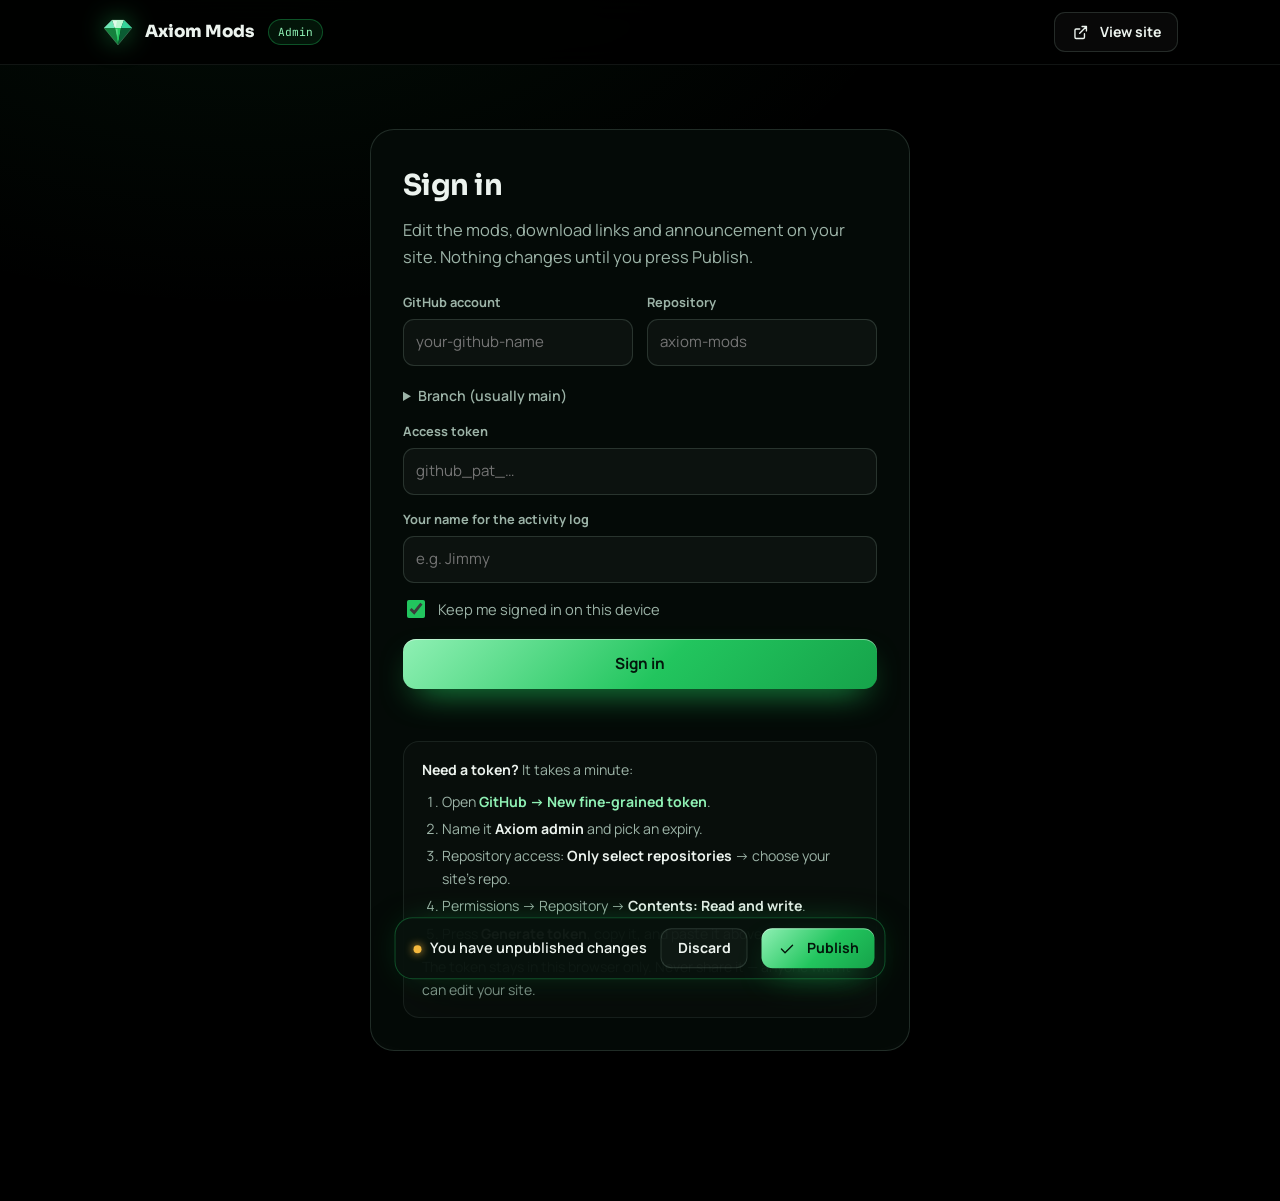
==== commit 0a58f6cb: "Add files via upload" ====
--- a/admin.html
+++ b/admin.html
@@ -93,8 +93,8 @@
 
   .switches { display: grid; grid-template-columns: repeat(4, 1fr); gap: 10px; margin: 16px 0 18px; }
   .sw { display: flex; align-items: flex-start; gap: 10px; padding: 12px; border-radius: 13px; border: 1px solid var(--line); cursor: pointer; transition: border-color .25s, background .25s; }
-  .sw:has(input:checked) { border-color: rgba(34,197,94,.4); background: rgba(34,197,94,.07); }
-  .sw.warn:has(input:checked) { border-color: rgba(245,184,61,.45); background: rgba(245,184,61,.07); }
+  .sw.on { border-color: rgba(34,197,94,.4); background: rgba(34,197,94,.07); }
+  .sw.warn.on { border-color: rgba(245,184,61,.45); background: rgba(245,184,61,.07); }
   .sw input { position: absolute; opacity: 0; pointer-events: none; }
   .sw i { position: relative; flex: none; width: 34px; height: 20px; margin-top: 1px; border-radius: 99px; background: #1b2a22; transition: background .25s; }
   .sw i::after { content: ""; position: absolute; top: 3px; left: 3px; width: 14px; height: 14px; border-radius: 50%; background: #5d776b; transition: transform .3s var(--ease), background .25s; }
@@ -199,20 +199,24 @@
   <symbol id="i-logout" viewBox="0 0 24 24"><path d="M14.5 4.5h3a2 2 0 0 1 2 2v11a2 2 0 0 1-2 2h-3M10 16l4-4-4-4M14 12H4.5"/></symbol>
   <symbol id="b-discord" viewBox="0 0 24 24"><path fill="currentColor" stroke="none" d="M20.3 4.4a19.8 19.8 0 0 0-4.9-1.5l-.6 1.2a18.3 18.3 0 0 0-5.5 0L8.7 2.9a19.7 19.7 0 0 0-4.9 1.5C.7 9-.2 13.6.2 18.1a19.9 19.9 0 0 0 6 3c.5-.6.9-1.3 1.2-2a13 13 0 0 1-1.9-.9l.4-.3a14.2 14.2 0 0 0 12.1 0l.4.3c-.6.4-1.2.7-1.9.9.4.7.8 1.4 1.3 2a19.8 19.8 0 0 0 6-3c.5-5.2-.9-9.7-3.5-13.7ZM8 15.3c-1.2 0-2.2-1.1-2.2-2.4s1-2.4 2.2-2.4 2.2 1.1 2.2 2.4-1 2.4-2.2 2.4Zm8 0c-1.2 0-2.2-1.1-2.2-2.4s1-2.4 2.2-2.4 2.2 1.1 2.2 2.4-1 2.4-2.2 2.4Z"/></symbol>
 
+  <symbol id="i-share" viewBox="0 0 24 24"><circle cx="18" cy="5.5" r="2.5"/><circle cx="6" cy="12" r="2.5"/><circle cx="18" cy="18.5" r="2.5"/><path d="m8.2 10.8 7.6-4M8.2 13.2l7.6 4"/></symbol>
+  <symbol id="i-users" viewBox="0 0 24 24"><circle cx="9" cy="8.5" r="3.5"/><path d="M2.5 19.5c.6-3.3 3.3-5.5 6.5-5.5s5.9 2.2 6.5 5.5"/><path d="M15.5 5.2a3.5 3.5 0 0 1 0 6.6M17.5 14.2c2.1.7 3.6 2.6 4 5.3"/></symbol>
+  <symbol id="i-refresh" viewBox="0 0 24 24"><path d="M20 11a8 8 0 0 0-14.3-4.6L4 8.5M4 4v4.5h4.5M4 13a8 8 0 0 0 14.3 4.6l1.7-2.1M20 20v-4.5h-4.5"/></symbol>
+
   <!-- Mod icons -->
-  <symbol id="m-spawner" viewBox="0 0 24 24"><rect x="3.5" y="3.5" width="17" height="17" rx="2"/><path d="M3.5 9h17M3.5 15h17M9 3.5v17M15 3.5v17"/><path fill="currentColor" fill-opacity=".5" stroke="none" d="M12 9.6c1.4 1.2 1.9 2.2 1.9 3a1.9 1.9 0 0 1-3.8 0c0-.8.5-1.8 1.9-3Z"/></symbol>
-  <symbol id="m-meteor" viewBox="0 0 24 24"><circle cx="15.5" cy="15.5" r="4.2"/><path d="M3.5 3.5 12.3 12.3M6.5 3.8 13.2 10.5M3.8 6.5l6.7 6.7"/><circle cx="16.5" cy="14.5" r="1" fill="currentColor" stroke="none"/></symbol>
-  <symbol id="m-glazed" viewBox="0 0 24 24"><circle cx="12" cy="12" r="8.2"/><circle cx="12" cy="12" r="3"/><path d="M8.2 6.9l.6 1M15.4 7.4l-.4 1M17.2 13.5l-1-.3M7.3 15.6l.9-.6M12.6 17.8v-1"/></symbol>
-  <symbol id="m-rig" viewBox="0 0 24 24"><path d="M4.5 19.5 13 11"/><path d="M11.5 4.5c3 0 5.5 1.2 7.5 3.5-2.4-.5-4.6-.2-6.5 1L10 6.5c.4-.9.9-1.5 1.5-2Z"/><circle cx="17" cy="17" r="2.6"/><path d="M17 13.4v1M17 19.6v1M20.6 17h-1M14.4 17h-1"/></symbol>
-  <symbol id="m-tpa" viewBox="0 0 24 24"><path d="M4 8h13m0 0-3.5-3.5M17 8l-3.5 3.5"/><path d="M20 16H7m0 0 3.5-3.5M7 16l3.5 3.5"/></symbol>
-  <symbol id="m-sword" viewBox="0 0 24 24"><path d="M14.5 3.5h6v6L10 20l-2-2Z"/><path d="m5 15 4 4M3.5 20.5 6 18"/></symbol>
-  <symbol id="m-pickaxe" viewBox="0 0 24 24"><path d="M4 9.5C7.5 5.2 12.8 3.5 18 4.5c.9 4.9-.8 10.3-5 13.5"/><path d="M14 10 4.5 19.5"/></symbol>
-  <symbol id="m-shield" viewBox="0 0 24 24"><path d="M12 3 4.5 6v5.6c0 4.5 3.2 8.2 7.5 9.4 4.3-1.2 7.5-4.9 7.5-9.4V6Z"/><path d="M12 3v18"/></symbol>
+  <symbol id="m-spawner" viewBox="0 0 24 24"><rect x="3.5" y="3.5" width="17" height="17" rx="2"/><path d="M3.5 9h17M3.5 15h17M9 3.5v17M15 3.5v17"/><path fill="currentColor" fill-opacity=".45" d="M12 10.3c1.2 1 1.6 1.9 1.6 2.6a1.6 1.6 0 0 1-3.2 0c0-.7.4-1.6 1.6-2.6Z"/></symbol>
+  <symbol id="m-meteor" viewBox="0 0 24 24"><circle cx="15.5" cy="8.5" r="4"/><path d="M12.6 11.4 4 20M10 9 5 14M15 14l-5 5"/></symbol>
+  <symbol id="m-glazed" viewBox="0 0 24 24"><circle cx="12" cy="12" r="8.5"/><circle cx="12" cy="12" r="3"/><path d="M7.5 6.5 8.5 8M16 6l-.8 1.6M18 13l-1.6.4M7 16.5l1.4-1M14 17.8l-.4-1.6"/></symbol>
+  <symbol id="m-rig" viewBox="0 0 24 24"><path d="M14.5 4.5c3 0 5.5 1.7 6.5 4-2.2-1-4.6-1.3-7-.8M9.5 4.5c-3 0-5.5 1.7-6.5 4 2.2-1 4.6-1.3 7-.8"/><path d="M12 6.5V21"/><path d="M10 6.5h4"/></symbol>
+  <symbol id="m-tpa" viewBox="0 0 24 24"><path d="M4 8h13m0 0-3.5-3.5M17 8l-3.5 3.5M20 16H7m0 0 3.5-3.5M7 16l3.5 3.5"/></symbol>
+  <symbol id="m-sword" viewBox="0 0 24 24"><path d="M14.5 3.5H20.5V9.5L10 20l-6-6L14.5 3.5Z"/><path d="m4 20 2-2M7.5 13.5l3 3"/></symbol>
+  <symbol id="m-pickaxe" viewBox="0 0 24 24"><path d="M4.5 9C8 5 13.5 3.5 19 4.5 18 5.5 16.5 6 15 6.5"/><path d="M15 6.5 5 20.5M15 6.5c1 1.5 1.5 3 1.5 4.5"/></symbol>
+  <symbol id="m-shield" viewBox="0 0 24 24"><path d="M12 3 4.5 6v5.5c0 4.6 3.2 8.3 7.5 9.5 4.3-1.2 7.5-4.9 7.5-9.5V6L12 3Z"/></symbol>
   <symbol id="m-eye" viewBox="0 0 24 24"><path d="M2.5 12S6 5.5 12 5.5 21.5 12 21.5 12 18 18.5 12 18.5 2.5 12 2.5 12Z"/><circle cx="12" cy="12" r="3"/></symbol>
-  <symbol id="m-star" viewBox="0 0 24 24"><path d="m12 3.5 2.6 5.4 5.9.8-4.3 4.1 1 5.8L12 16.8l-5.2 2.8 1-5.8-4.3-4.1 5.9-.8Z"/></symbol>
-  <symbol id="m-box" viewBox="0 0 24 24"><path d="m12 3 8 4.5v9L12 21l-8-4.5v-9Z"/><path d="m4 7.5 8 4.5 8-4.5M12 12v9"/></symbol>
-  <symbol id="m-bolt" viewBox="0 0 24 24"><path d="M13 2.5 4.5 13.5h6.5l-1 8 8.5-11h-6.5Z"/></symbol>
-  <symbol id="m-map" viewBox="0 0 24 24"><path d="m3.5 6 5.5-2.5 6 2.5 5.5-2.5v14.5L15 20.5l-6-2.5-5.5 2.5Z"/><path d="M9 3.5v14.5M15 6v14.5"/></symbol>
+  <symbol id="m-star" viewBox="0 0 24 24"><path d="m12 3.5 2.6 5.3 5.9.9-4.3 4.1 1 5.8L12 16.9l-5.2 2.7 1-5.8L3.5 9.7l5.9-.9L12 3.5Z"/></symbol>
+  <symbol id="m-box" viewBox="0 0 24 24"><path d="M21 8 12 3 3 8v8l9 5 9-5V8Z"/><path d="m3 8 9 5 9-5M12 13v8"/></symbol>
+  <symbol id="m-bolt" viewBox="0 0 24 24"><path d="M13 2.5 4.5 13.5H12L11 21.5l8.5-11H12l1-8Z"/></symbol>
+  <symbol id="m-map" viewBox="0 0 24 24"><path d="M9 4 3.5 6v14L9 18l6 2 5.5-2V4L15 6 9 4Z"/><path d="M9 4v14M15 6v14"/></symbol>
   <symbol id="m-crystal" viewBox="0 0 24 24"><path d="M12 2.5 18 9l-6 12.5L6 9Z"/><path d="M6 9h12M12 2.5 9.5 9 12 21.5 14.5 9Z"/></symbol>
   <symbol id="m-potion" viewBox="0 0 24 24"><path d="M9.5 3.5h5M10.5 3.5v5L5.6 16.6A2.6 2.6 0 0 0 7.8 20.5h8.4a2.6 2.6 0 0 0 2.2-3.9L13.5 8.5v-5"/><path d="M7.4 14.5h9.2"/></symbol>
   <symbol id="m-compass" viewBox="0 0 24 24"><circle cx="12" cy="12" r="8.5"/><path d="m15.5 8.5-2 5-5 2 2-5Z"/></symbol>
@@ -303,6 +307,15 @@
           <label class="field"><span>Discord invite</span><input class="in" id="lk-discord" placeholder="https://discord.gg/…"><small>Every "Join Discord" button uses this.</small></label>
           <label class="field"><span>YouTube video (optional)</span><input class="in" id="lk-youtube" placeholder="https://youtu.be/…"></label>
         </div>
+        <div class="pane-h" style="margin-top:28px"><div><h2>Discord numbers</h2><p>Always shown on the site. When Discord allows it, visitors see the live figures instead.</p></div>
+          <button class="btn btn-line btn-sm" id="dc-refresh" type="button"><svg class="ic"><use href="#i-refresh"/></svg>Get from Discord</button></div>
+        <div class="box">
+          <div class="row2">
+            <label class="field"><span>Members</span><input class="in" id="dc-members" type="number" min="0" inputmode="numeric"></label>
+            <label class="field"><span>Online</span><input class="in" id="dc-online" type="number" min="0" inputmode="numeric"></label>
+          </div>
+          <p class="err" id="dc-msg" style="color:var(--mute);margin-top:0"></p>
+        </div>
       </div>
 
       <div data-pane="activity" class="hidden">
@@ -329,7 +342,8 @@
 (() => {
   'use strict';
   const DATA_PATH = 'site-data.json';
-  const ICONS = ['spawner','meteor','glazed','rig','tpa','sword','pickaxe','shield','eye','star','box','bolt','map','crystal','potion','compass','chest'];
+  // the same icon set as the Vexxo Mods admin panel, plus four extras
+  const ICONS = ['spawner','meteor','glazed','rig','tpa','sword','pickaxe','eye','star','box','bolt','shield','map','crystal','potion','compass','chest'];
   const SWATCHES = ['34, 197, 94','45, 212, 191','56, 189, 248','167, 139, 250','251, 113, 133','251, 146, 60','250, 204, 21','226, 232, 240'];
   const NEW_CAT = '__new__';
 
@@ -472,10 +486,10 @@
         </div>
         <div class="mod-b">
           <div class="switches">
-            <label class="sw"><input type="checkbox" data-f="featured" ${m.featured ? 'checked' : ''}><i></i><span><b>Featured</b><small>Big card at the top</small></span></label>
-            <label class="sw"><input type="checkbox" data-f="new" ${m.new ? 'checked' : ''}><i></i><span><b>New</b><small>Shows in "Just added"</small></span></label>
-            <label class="sw"><input type="checkbox" data-f="openSource" ${m.openSource ? 'checked' : ''}><i></i><span><b>Open source</b><small>Adds the open-source line</small></span></label>
-            <label class="sw warn"><input type="checkbox" data-f="updating" ${m.updating ? 'checked' : ''}><i></i><span><b>Updating</b><small>Hides the download for now</small></span></label>
+            <label class="sw${m.featured ? ' on' : ''}"><input type="checkbox" data-f="featured" ${m.featured ? 'checked' : ''}><i></i><span><b>Featured</b><small>Big card at the top</small></span></label>
+            <label class="sw${m.new ? ' on' : ''}"><input type="checkbox" data-f="new" ${m.new ? 'checked' : ''}><i></i><span><b>New</b><small>Shows in "Just added"</small></span></label>
+            <label class="sw${m.openSource ? ' on' : ''}"><input type="checkbox" data-f="openSource" ${m.openSource ? 'checked' : ''}><i></i><span><b>Open source</b><small>Adds the open-source line</small></span></label>
+            <label class="sw warn${m.updating ? ' on' : ''}"><input type="checkbox" data-f="updating" ${m.updating ? 'checked' : ''}><i></i><span><b>Updating</b><small>Hides the download for now</small></span></label>
           </div>
           <label class="field"><span>Download link</span>
             <div class="with-btn"><input class="in" data-f="url" value="${esc(m.url)}" placeholder="https://…" spellcheck="false"><a class="btn btn-line btn-sm" data-act="test" href="${isUrl(m.url) ? esc(m.url) : '#'}" target="_blank" rel="noopener noreferrer"><svg class="ic"><use href="#i-ext"/></svg>Test link</a></div>
@@ -489,6 +503,10 @@
             <label class="field"><span>Category</span><select class="sel" data-f="category">${catOpts}</select></label>
             <label class="field"><span>Minecraft version</span><input class="in" data-f="mc" value="${esc(m.mc || '1.21.11')}"></label>
             <label class="field"><span>Badges</span><input class="in" data-f="badges" value="${esc((m.badges || []).join(', '))}" placeholder="New, v1.0"></label>
+          </div>
+          <div class="row2">
+            <label class="field"><span>Needs another mod</span><select class="sel" data-f="requires"><option value="">Nothing — works on its own</option>${data.mods.filter(x => x !== m).map(x => `<option value="${esc(x.id)}" ${(m.requires || [])[0] === x.id ? 'selected' : ''}>${esc(x.name)}</option>`).join('')}</select><small>When someone downloads this, the site offers them that one too.</small></label>
+            <label class="field"><span>Last updated</span><input class="in" type="date" data-f="updated" value="${esc(m.updated || '')}"><small>Set to today automatically when you change the link.</small></label>
           </div>
           <label class="field"><span>Requirement or warning</span><input class="in" data-f="note" value="${esc(m.note)}" placeholder="Optional — e.g. Requires Meteor Client to work."><small>Shows as an amber bar on the card.</small></label>
           ${m.featured ? `<label class="field"><span>Feature list</span><textarea class="ta" data-f="features" placeholder="One per line">${esc((m.features || []).join('\n'))}</textarea><small>One per line. Shown on the featured card.</small></label>` : ''}
@@ -525,11 +543,12 @@
     else if (f === 'features') m.features = el.value.split('\n').map(s => s.trim()).filter(Boolean);
     else if (f === 'accent') { m.accent = hexRgb(el.value); card.querySelectorAll('.colors button').forEach(b => b.classList.toggle('on', b.dataset.v === m.accent)); }
     else if (['featured', 'new', 'openSource', 'updating'].includes(f)) m[f] = el.checked;
-    else if (f === 'category') return;   // handled on change
+    else if (f === 'category' || f === 'requires') return;   // handled on change
     else m[f] = el.value;
     if (f === 'name' && m._autoId) m.id = slug(m.name);
     if (f === 'id') delete m._autoId;
     if (f === 'url') { const t = card.querySelector('[data-act="test"]'); t.href = isUrl(m.url) ? m.url.trim() : '#'; }
+    if (el.type === 'checkbox') { const lab = el.closest('.sw'); if (lab) lab.classList.toggle('on', el.checked); }
     if (f === 'featured') { renderMods(); }
     else refreshHead(card, m);
     updatePub();
@@ -537,6 +556,7 @@
   $('#mods').addEventListener('change', e => {
     const el = e.target;
     if (el.dataset.f === 'icon' || el.type === 'checkbox') { el.dispatchEvent(new Event('input', { bubbles: true })); return; }
+    if (el.dataset.f === 'requires') { const m2 = modOf(el); m2.requires = el.value ? [el.value] : []; updatePub(); return; }
     if (el.dataset.f !== 'category') return;
     const m = modOf(el);
     if (el.value === NEW_CAT) {
@@ -574,7 +594,7 @@
   $('#add-mod').addEventListener('click', () => {
     const m = { _key: ++keySeq, _autoId: true, id: 'new-mod', name: 'New mod', category: 'Utility', icon: 'box', accent: '34, 197, 94',
       featured: false, new: true, openSource: false, updating: false, badges: ['New'], description: 'Join the Discord for the full breakdown.',
-      features: [], note: '', mc: (data.site && data.site.version) || '1.21.11', file: '', url: '' };
+      features: [], note: '', mc: (data.site && data.site.version) || '1.21.11', file: '', url: '', requires: [], updated: new Date().toISOString().slice(0, 10) };
     data.mods.push(m); open.add(m._key); renderMods(); updatePub();
     document.querySelector(`.mod[data-key="${m._key}"]`)?.scrollIntoView({ behavior: 'smooth', block: 'center' });
   });
@@ -611,7 +631,29 @@
     .forEach(s => { $(s).addEventListener('input', annChanged); $(s).addEventListener('change', annChanged); });
 
   /* ---------- links ---------- */
-  function renderLinks() { $('#lk-discord').value = data.links.discord || ''; $('#lk-youtube').value = data.links.youtube || ''; }
+  function renderLinks() {
+    $('#lk-discord').value = data.links.discord || ''; $('#lk-youtube').value = data.links.youtube || '';
+    data.discord = data.discord || { members: 0, online: 0 };
+    $('#dc-members').value = data.discord.members || ''; $('#dc-online').value = data.discord.online || '';
+  }
+  $('#dc-members').addEventListener('input', e => { data.discord.members = Math.max(0, parseInt(e.target.value, 10) || 0); updatePub(); });
+  $('#dc-online').addEventListener('input', e => { data.discord.online = Math.max(0, parseInt(e.target.value, 10) || 0); updatePub(); });
+  $('#dc-refresh').addEventListener('click', async () => {
+    const m = String(data.links.discord || '').match(/(?:discord\.gg|discord(?:app)?\.com\/invite)\/([\w-]+)/i);
+    const msg = $('#dc-msg');
+    if (!m) { msg.textContent = 'Add your Discord invite above first.'; return; }
+    msg.textContent = 'Asking Discord…';
+    try {
+      const r = await fetch('https://discord.com/api/v9/invites/' + encodeURIComponent(m[1]) + '?with_counts=true');
+      const j = await r.json();
+      if (typeof j.approximate_member_count !== 'number') throw new Error('no counts');
+      data.discord = { members: j.approximate_member_count, online: j.approximate_presence_count || 0, checked: new Date().toISOString().slice(0, 10) };
+      renderLinks(); updatePub();
+      msg.textContent = `Got it: ${data.discord.members} members, ${data.discord.online} online. Press Publish to save.`;
+    } catch (e) {
+      msg.textContent = "Discord didn't answer from here. Type the numbers in yourself — they're on your server's invite card.";
+    }
+  });
   $('#lk-discord').addEventListener('input', e => { data.links.discord = e.target.value.trim(); updatePub(); });
   $('#lk-youtube').addEventListener('input', e => { data.links.youtube = e.target.value.trim(); updatePub(); });
 
@@ -686,6 +728,7 @@
     if ((before.mods || []).map(m => m.id).join() !== data.mods.map(m => m.id).filter(id => oldById.has(id)).join() && !parts.some(p => /Added|Removed/.test(p))) parts.push('Reordered mods');
     if (JSON.stringify(before.announcement) !== JSON.stringify(data.announcement)) parts.push('Updated the announcement');
     if (JSON.stringify(before.links) !== JSON.stringify(data.links)) parts.push('Updated links');
+    if (JSON.stringify(before.discord) !== JSON.stringify(data.discord)) parts.push('Updated Discord numbers');
     if (!parts.length) return 'Updated site';
     return parts.length > 3 ? `${parts.slice(0, 3).join(', ')} and ${parts.length - 3} more` : parts.join(', ');
   }
@@ -700,6 +743,9 @@
       const before = JSON.parse(original).announcement || {};
       const sig = x => [x.enabled, x.tag, x.title, x.text, x.linkText, x.link].join('|');
       if (sig(before) !== sig(data.announcement)) data.announcement.id = 'a' + Date.now().toString(36);
+      const prev = new Map((JSON.parse(original).mods || []).map(m => [m.id, m]));
+      const today = new Date().toISOString().slice(0, 10);
+      data.mods.forEach(m => { const o = prev.get(m.id); if (!o || o.url !== m.url) m.updated = today; });
       const message = describe() + by();
       log('Publishing…');
       const cur = await gh(`${repoPath()}/contents/${DATA_PATH}?ref=${encodeURIComponent(cfg.branch)}`, { allow404: true });
--- a/style.css
+++ b/style.css
@@ -2,466 +2,397 @@
    Axiom Mods
    True black, a ramp of greens, and a starlight headliner.
    Shared by index.html, terms.html and admin.html.
+   Written to work in every current browser — no :has(),
+   no mask-composite, prefixed backdrop blur.
    ========================================================= */
 
 :root {
-  /* Surfaces */
   --void: #000000;
   --surface: #050c08;
   --surface-2: #0a1610;
   --surface-3: #0f1f17;
   --moss: #123326;
 
-  /* Greens */
   --emerald: #22c55e;
   --emerald-rgb: 34, 197, 94;
   --emerald-deep: #0a5c33;
   --mint: #8ff0b4;
   --mint-rgb: 143, 240, 180;
 
-  /* Text */
   --bone: #ecf3ee;
-  --mute: #93ab9f;
+  --mute: #9cb3a7;
   --faint: #768f82;
 
-  /* Warnings only */
   --amber: #f5b83d;
   --amber-rgb: 245, 184, 61;
   --red: #fb7185;
-
-  /* Lines */
-  --line: rgba(214, 255, 232, 0.075);
-  --line-2: rgba(214, 255, 232, 0.13);
-
-  /* Type */
-  --f-display: "Sora", "Space Grotesk", ui-sans-serif, system-ui, sans-serif;
-  --f-body: "Manrope", ui-sans-serif, system-ui, -apple-system, "Segoe UI", sans-serif;
+  --blurple: 88, 101, 242;
+
+  --line: rgba(214, 255, 232, 0.08);
+  --line-2: rgba(214, 255, 232, 0.14);
+
+  --f-display: "Sora", "Space Grotesk", "Segoe UI", ui-sans-serif, system-ui, sans-serif;
+  --f-body: "Manrope", "Segoe UI", ui-sans-serif, system-ui, -apple-system, sans-serif;
   --f-mono: "JetBrains Mono", ui-monospace, "SF Mono", Menlo, Consolas, monospace;
 
-  /* Shape */
   --r-card: 22px;
   --r-tile: 14px;
   --r-btn: 13px;
-
-  /* Layout */
-  --rail-l: 104px;
-  --rail-r: 222px;
-  --bar-h: 0px;
-
-  /* Motion */
+  --nav-h: 70px;
+  --max: 1180px;
+
   --ease: cubic-bezier(0.22, 1, 0.36, 1);
-  --ease-in-out: cubic-bezier(0.65, 0, 0.35, 1);
+  --ease-io: cubic-bezier(0.65, 0, 0.35, 1);
 }
 
 *, *::before, *::after { box-sizing: border-box; }
-html { -webkit-text-size-adjust: 100%; scroll-behavior: smooth; scroll-padding-top: 24px; }
+html { -webkit-text-size-adjust: 100%; text-size-adjust: 100%; scroll-behavior: smooth; scroll-padding-top: calc(var(--nav-h) + 70px); }
 body {
-  margin: 0;
-  background: var(--void);
-  color: var(--bone);
-  font-family: var(--f-body);
-  font-size: 16.5px;
-  line-height: 1.65;
-  -webkit-font-smoothing: antialiased;
-  -moz-osx-font-smoothing: grayscale;
+  margin: 0; background: var(--void); color: var(--bone);
+  font-family: var(--f-body); font-size: 16.5px; line-height: 1.65;
+  -webkit-font-smoothing: antialiased; -moz-osx-font-smoothing: grayscale;
   overflow-x: hidden;
 }
 img, svg { display: block; }
 a { color: inherit; text-decoration: none; }
 button { font: inherit; color: inherit; background: none; border: 0; padding: 0; cursor: pointer; }
-p, h1, h2, h3, h4, ul, ol { margin: 0; }
+p, h1, h2, h3, h4, ul, ol, dl, dd { margin: 0; }
 ul, ol { padding: 0; list-style: none; }
-code, .mono { font-family: var(--f-mono); }
-
-::selection { background: rgba(var(--emerald-rgb), 0.35); color: #fff; }
-html { scrollbar-color: #1d3a2c var(--void); scrollbar-width: thin; }
+code { font-family: var(--f-mono); }
+::selection { background: rgba(var(--emerald-rgb), 0.38); color: #fff; }
+html { scrollbar-color: #1d3a2c #000; scrollbar-width: thin; }
 ::-webkit-scrollbar { width: 11px; height: 11px; }
-::-webkit-scrollbar-track { background: var(--void); }
-::-webkit-scrollbar-thumb { background: #173023; border-radius: 99px; border: 3px solid var(--void); }
+::-webkit-scrollbar-track { background: #000; }
+::-webkit-scrollbar-thumb { background: #173023; border-radius: 99px; border: 3px solid #000; }
 ::-webkit-scrollbar-thumb:hover { background: #22513a; }
-
-:focus-visible { outline: 2px solid var(--mint); outline-offset: 3px; border-radius: 6px; }
+:focus-visible { outline: 2px solid var(--mint); outline-offset: 3px; border-radius: 8px; }
 
 .ic { width: 20px; height: 20px; flex: none; fill: none; stroke: currentColor; stroke-width: 1.75; stroke-linecap: round; stroke-linejoin: round; }
-.sr-only { position: absolute; width: 1px; height: 1px; padding: 0; margin: -1px; overflow: hidden; clip: rect(0 0 0 0); white-space: nowrap; border: 0; }
 .hidden { display: none !important; }
 .skip { position: absolute; left: -999px; top: 8px; z-index: 1000; padding: 10px 16px; border-radius: 10px; background: var(--emerald); color: #03160b; font-weight: 700; }
 .skip:focus { left: 8px; }
-
-/* ---------- Sky ---------- */
-#sky { position: fixed; inset: 0; width: 100%; height: 100%; z-index: 0; pointer-events: none; }
-.screen-glow {
-  position: fixed; left: -22vw; bottom: -46vw; width: 86vw; height: 86vw; border-radius: 50%;
-  z-index: 0; pointer-events: none;
-  background: radial-gradient(circle, rgba(var(--emerald-rgb), 0.16), rgba(10, 92, 51, 0.05) 46%, transparent 68%);
-  filter: blur(40px);
-}
-
-/* ---------- Scroll progress ---------- */
-.progress { position: fixed; inset: 0 0 auto; height: 2px; z-index: 200; pointer-events: none; }
-.progress span {
-  display: block; height: 100%; transform-origin: 0 50%; transform: scaleX(0);
-  background: linear-gradient(90deg, var(--emerald-deep), var(--emerald), var(--mint));
-  box-shadow: 0 0 12px rgba(var(--emerald-rgb), 0.7);
-}
-
-/* =========================================================
-   Shell: left rail | content | right rail
-   ========================================================= */
-.shell { position: relative; z-index: 1; padding-left: var(--rail-l); padding-right: var(--rail-r); }
-
-/* ---------- Left rail ---------- */
-.rail {
-  position: fixed; top: 0; bottom: 0; left: 0; width: var(--rail-l); z-index: 50;
-  display: flex; flex-direction: column; align-items: center; justify-content: space-between;
-  padding: 26px 0 28px;
-  border-right: 1px solid var(--line);
-  background: linear-gradient(180deg, rgba(0,0,0,.55), rgba(0,0,0,.25));
-  backdrop-filter: blur(6px); -webkit-backdrop-filter: blur(6px);
-}
-.mark { position: relative; width: 48px; height: 48px; display: block; border-radius: 12px; }
-.mark svg { width: 100%; height: 100%; filter: drop-shadow(0 0 16px rgba(var(--emerald-rgb), 0.55)); transition: transform .5s var(--ease); }
-.mark:hover svg { transform: rotate(-6deg) scale(1.06); }
-.mark::after {
-  /* the glint that sweeps across the gem */
-  content: ""; position: absolute; inset: 0; pointer-events: none;
-  background: linear-gradient(115deg, transparent 38%, rgba(255,255,255,.75) 50%, transparent 62%);
-  background-size: 260% 100%; background-position: 160% 0;
-  -webkit-mask: url("favicon.svg") center / contain no-repeat; mask: url("favicon.svg") center / contain no-repeat;
-  animation: glint 8s var(--ease-in-out) 2.2s infinite;
-}
-@keyframes glint { 0%, 82% { background-position: 160% 0; } 100% { background-position: -60% 0; } }
-.mark.wiggle svg { animation: wiggle .5s var(--ease); }
-@keyframes wiggle { 30% { transform: rotate(-14deg) scale(1.1); } 60% { transform: rotate(10deg) scale(1.05); } }
-
-.vword {
-  writing-mode: vertical-rl; transform: rotate(180deg);
-  font-family: var(--f-display); font-weight: 800; font-size: 1.22rem; letter-spacing: .5em; text-transform: uppercase;
-  color: var(--bone); user-select: none;
-}
-.vword i { font-style: normal; color: var(--emerald); }
-
-.railnav { display: flex; flex-direction: column; gap: 6px; }
-.railnav a {
-  position: relative; width: 46px; height: 46px; display: grid; place-items: center; border-radius: 14px;
-  color: var(--faint); transition: color .3s, background .3s;
-}
-.railnav a:hover { color: var(--bone); background: rgba(255,255,255,.04); }
-.railnav a.on { color: var(--mint); background: rgba(var(--emerald-rgb), .1); }
-.railnav a.on::before {
-  content: ""; position: absolute; left: -29px; top: 12px; bottom: 12px; width: 3px; border-radius: 0 3px 3px 0;
-  background: var(--emerald); box-shadow: 0 0 12px var(--emerald);
-}
-.railnav a span {
-  position: absolute; left: calc(100% + 12px); top: 50%; transform: translate(-6px, -50%);
-  white-space: nowrap; padding: 6px 11px; border-radius: 9px; font-size: .8rem; font-weight: 600;
-  background: var(--surface-3); color: var(--bone); border: 1px solid var(--line-2);
-  opacity: 0; pointer-events: none; transition: opacity .2s, transform .25s var(--ease);
-}
-.railnav a:hover span, .railnav a:focus-visible span { opacity: 1; transform: translate(0, -50%); }
-.rail-discord { width: 46px; height: 46px; display: grid; place-items: center; border-radius: 14px; color: var(--mute); transition: color .3s, background .3s; }
-.rail-discord:hover { color: #fff; background: rgba(88, 101, 242, .22); }
-.rail-discord .ic { width: 22px; height: 22px; }
-
-/* ---------- Mobile top bar (replaces the rail under 900px) ---------- */
-.topbar, .menu { display: none; }
-
-/* ---------- Right rail: download tabs ---------- */
-.tabs-rail {
-  position: fixed; top: 0; bottom: 0; right: 0; width: var(--rail-r); z-index: 50;
-  display: flex; flex-direction: column; padding: 34px 0 28px;
-  border-left: 1px solid var(--line);
-  background: linear-gradient(180deg, rgba(0,0,0,.55), rgba(0,0,0,.25));
-  backdrop-filter: blur(6px); -webkit-backdrop-filter: blur(6px);
-}
-.tabs-head { padding: 0 24px 16px; font-family: var(--f-display); font-weight: 700; font-size: .98rem; color: var(--bone); }
-.tabs-head small { display: block; font-family: var(--f-body); font-weight: 500; font-size: .78rem; color: var(--faint); margin-top: 2px; }
-.tablist { position: relative; display: flex; flex-direction: column; gap: 2px; padding-left: 12px; }
-.tab-ind {
-  position: absolute; left: 12px; right: 0; top: 0; height: 46px; border-radius: 14px 0 0 14px; pointer-events: none;
-  background: linear-gradient(90deg, rgba(var(--emerald-rgb), .17), rgba(var(--emerald-rgb), .04));
-  transition: transform .45s var(--ease), height .45s var(--ease), width .45s var(--ease);
-}
-.tab-ind::after {
-  content: ""; position: absolute; right: 0; top: 10px; bottom: 10px; width: 3px; border-radius: 3px 0 0 3px;
-  background: var(--emerald); box-shadow: 0 0 14px var(--emerald);
-}
-.tab {
-  position: relative; z-index: 1; display: flex; align-items: center; gap: 12px; height: 46px; padding: 0 20px 0 14px;
-  border-radius: 14px 0 0 14px; color: var(--mute); font-weight: 600; font-size: .92rem; text-align: left; white-space: nowrap;
-  transition: color .3s;
-}
-.tab .ic { width: 18px; height: 18px; opacity: .85; }
-.tab:hover { color: var(--bone); }
-.tab[aria-selected="true"] { color: #fff; }
-.tab .n { margin-left: auto; font-family: var(--f-mono); font-size: .74rem; color: var(--faint); transition: color .3s; }
-.tab[aria-selected="true"] .n { color: var(--mint); }
-.tabs-foot { margin-top: auto; padding: 0 24px; font-size: .8rem; line-height: 1.6; color: var(--faint); }
-.tabs-foot .ic { width: 16px; height: 16px; color: var(--emerald); margin-bottom: 8px; }
-
-/* =========================================================
-   Content column
-   ========================================================= */
-.wrap { max-width: 1060px; margin: 0 auto; padding: 0 clamp(20px, 4vw, 56px); }
-.section { padding: 96px 0; position: relative; }
-
-/* ---------- Announcement ---------- */
+.wrap { width: 100%; max-width: var(--max); margin: 0 auto; padding: 0 clamp(18px, 4vw, 40px); }
+
+/* =========================================================
+   The sky: aurora clouds behind, canvas stars in front
+   ========================================================= */
+.sky-wrap { position: fixed; top: 0; left: 0; right: 0; bottom: 0; z-index: 0; pointer-events: none; overflow: hidden; }
+.aurora { position: absolute; border-radius: 50%; -webkit-filter: blur(90px); filter: blur(90px); opacity: .55; will-change: transform; }
+.au1 { width: 60vw; height: 60vw; left: -18vw; bottom: -34vw; background: radial-gradient(circle, rgba(var(--emerald-rgb), .42), transparent 65%); animation: drift1 26s ease-in-out infinite alternate; }
+.au2 { width: 46vw; height: 46vw; right: -14vw; top: -22vw; background: radial-gradient(circle, rgba(16, 185, 129, .26), transparent 65%); animation: drift2 32s ease-in-out infinite alternate; }
+.au3 { width: 36vw; height: 36vw; left: 38vw; top: 30vh; background: radial-gradient(circle, rgba(110, 231, 183, .12), transparent 65%); animation: drift3 38s ease-in-out infinite alternate; }
+@keyframes drift1 { to { transform: translate(14vw, -8vh) scale(1.15); } }
+@keyframes drift2 { to { transform: translate(-12vw, 10vh) scale(1.2); } }
+@keyframes drift3 { to { transform: translate(-10vw, -12vh) scale(.85); } }
+#sky { position: absolute; top: 0; left: 0; width: 100%; height: 100%; }
+
+/* scroll progress */
+.progress { position: fixed; top: 0; left: 0; right: 0; height: 2px; z-index: 300; pointer-events: none; }
+.progress span { display: block; height: 100%; transform-origin: 0 50%; transform: scaleX(0); background: linear-gradient(90deg, var(--emerald-deep), var(--emerald), var(--mint)); box-shadow: 0 0 12px rgba(var(--emerald-rgb), .8); }
+
+.page { position: relative; z-index: 1; }
+
+/* =========================================================
+   Announcement + top nav
+   ========================================================= */
 .announce {
-  position: relative; z-index: 2; margin-left: var(--rail-l); margin-right: var(--rail-r);
+  position: relative; z-index: 2; overflow: hidden; max-height: 120px;
   border-bottom: 1px solid var(--line);
-  background: linear-gradient(90deg, rgba(var(--emerald-rgb), .1), rgba(var(--emerald-rgb), .03) 60%, transparent);
-  transition: max-height .45s var(--ease), opacity .3s; max-height: 120px; overflow: hidden;
+  background: linear-gradient(90deg, rgba(var(--emerald-rgb), .14), rgba(var(--emerald-rgb), .03) 60%, transparent);
+  transition: max-height .45s var(--ease), opacity .3s;
 }
 .announce.gone { max-height: 0; opacity: 0; border-bottom-width: 0; }
-.announce-in { display: flex; align-items: center; gap: 12px; padding: 11px clamp(20px, 4vw, 56px); font-size: .9rem; color: var(--mute); }
-.pill-tag {
-  flex: none; padding: 3px 10px; border-radius: 99px; font-size: .72rem; font-weight: 800; letter-spacing: .04em;
-  color: #03160b; background: linear-gradient(135deg, var(--mint), var(--emerald));
-}
-.announce b { color: var(--bone); font-weight: 700; }
+.announce-in { display: flex; align-items: center; gap: 12px; padding-top: 10px; padding-bottom: 10px; font-size: .9rem; color: var(--mute); }
+.pill-tag { flex: none; padding: 3px 10px; border-radius: 99px; font-size: .72rem; font-weight: 800; letter-spacing: .04em; color: #03160b; background: linear-gradient(135deg, var(--mint), var(--emerald)); box-shadow: 0 0 14px rgba(var(--emerald-rgb), .5); }
+.announce b { color: var(--bone); }
 .announce a.go { color: var(--mint); font-weight: 700; white-space: nowrap; border-bottom: 1px solid rgba(var(--mint-rgb), .35); }
-.announce a.go:hover { border-bottom-color: var(--mint); }
-.announce .x { margin-left: auto; width: 30px; height: 30px; display: grid; place-items: center; border-radius: 9px; color: var(--faint); flex: none; }
+.announce .x { margin-left: auto; width: 32px; height: 32px; display: flex; align-items: center; justify-content: center; border-radius: 9px; color: var(--faint); flex: none; }
 .announce .x:hover { color: var(--bone); background: rgba(255,255,255,.06); }
 .announce .x .ic { width: 16px; height: 16px; }
 
-/* ---------- Hero ---------- */
-.hero { padding: 64px 0 56px; }
-.status { display: flex; align-items: center; gap: 18px; flex-wrap: wrap; font-size: .86rem; color: var(--mute); }
-.status .ver { font-family: var(--f-mono); font-weight: 600; color: var(--emerald); font-size: .82rem; }
-.live { display: inline-flex; align-items: center; gap: 9px; }
-.pulse { position: relative; width: 7px; height: 7px; border-radius: 50%; background: var(--mint); box-shadow: 0 0 10px var(--mint); }
-.pulse::after { content: ""; position: absolute; inset: -5px; border-radius: 50%; border: 1px solid rgba(var(--mint-rgb), .55); animation: ping 2.4s var(--ease) infinite; }
-.live.warn .pulse { background: var(--amber); box-shadow: 0 0 10px var(--amber); }
-.live.warn .pulse::after { border-color: rgba(var(--amber-rgb), .55); }
-@keyframes ping { from { transform: scale(.4); opacity: 1; } to { transform: scale(1.6); opacity: 0; } }
-
-.h1 {
-  font-family: var(--f-display); font-weight: 800; letter-spacing: -.035em; line-height: .98;
-  font-size: clamp(2.7rem, 6.6vw, 5.4rem); margin: 30px 0 0; max-width: 13ch;
-}
-.h1 .ln { display: block; overflow: hidden; padding-bottom: .06em; }
-.h1 .ln > span { display: inline-block; }
-.h1 .soft { color: transparent; -webkit-text-stroke: 1.4px rgba(var(--mint-rgb), .75); }
-.lead { margin-top: 26px; max-width: 54ch; font-size: 1.12rem; color: var(--mute); }
-.cta { display: flex; flex-wrap: wrap; gap: 12px; margin-top: 34px; }
-.proof { display: flex; flex-wrap: wrap; gap: 8px 24px; margin-top: 28px; font-size: .88rem; color: var(--faint); }
-.proof li { display: inline-flex; align-items: center; gap: 8px; }
-.proof .ic { width: 16px; height: 16px; color: var(--emerald); stroke-width: 2.4; }
-
-/* ---------- Buttons ---------- */
+.nav {
+  position: -webkit-sticky; position: sticky; top: 0; z-index: 100; height: var(--nav-h);
+  border-bottom: 1px solid transparent;
+  transition: background .35s, border-color .35s, box-shadow .35s;
+}
+.nav.scrolled {
+  background: rgba(0, 0, 0, .72); border-bottom-color: var(--line);
+  -webkit-backdrop-filter: saturate(140%) blur(16px); backdrop-filter: saturate(140%) blur(16px);
+  box-shadow: 0 10px 30px -20px rgba(0,0,0,.9);
+}
+.nav .wrap { height: 100%; display: flex; align-items: center; gap: 22px; }
+.brand { display: flex; align-items: center; gap: 11px; font-family: var(--f-display); font-weight: 800; font-size: 1.14rem; letter-spacing: -.01em; white-space: nowrap; }
+.brand .gem { position: relative; width: 38px; height: 38px; }
+.brand .gem svg { width: 100%; height: 100%; -webkit-filter: drop-shadow(0 0 12px rgba(var(--emerald-rgb), .6)); filter: drop-shadow(0 0 12px rgba(var(--emerald-rgb), .6)); transition: transform .5s var(--ease); }
+.brand:hover .gem svg { transform: rotate(-10deg) scale(1.08); }
+.brand .gem.wiggle svg { animation: wiggle .5s var(--ease); }
+@keyframes wiggle { 30% { transform: rotate(-16deg) scale(1.12); } 60% { transform: rotate(12deg) scale(1.05); } }
+.brand i { font-style: normal; color: var(--emerald); }
+.navlinks { display: flex; gap: 4px; margin-left: 18px; }
+.navlinks a { position: relative; padding: 8px 14px; border-radius: 10px; font-weight: 600; font-size: .94rem; color: var(--mute); transition: color .25s, background .25s; }
+.navlinks a::after { content: ""; position: absolute; left: 14px; right: 14px; bottom: 3px; height: 2px; border-radius: 2px; background: var(--emerald); box-shadow: 0 0 10px var(--emerald); transform: scaleX(0); transition: transform .35s var(--ease); }
+.navlinks a:hover { color: var(--bone); background: rgba(255,255,255,.035); }
+.navlinks a.on { color: #fff; }
+.navlinks a.on::after { transform: scaleX(1); }
+.nav-right { margin-left: auto; display: flex; align-items: center; gap: 10px; }
+.menu-btn { display: none; width: 44px; height: 44px; align-items: center; justify-content: center; border-radius: 12px; border: 1px solid var(--line-2); }
+.menu { display: none; }
+
+/* Live Discord pill (nav + hero) */
+.members {
+  display: inline-flex; align-items: center; gap: 8px; height: 40px; padding: 0 14px 0 12px; border-radius: 99px; white-space: nowrap;
+  border: 1px solid rgba(var(--blurple), .4); background: rgba(var(--blurple), .12); color: var(--mute); font-size: .86rem;
+  transition: border-color .3s, background .3s, color .3s, transform .3s var(--ease);
+}
+.members:hover { border-color: rgba(var(--blurple), .8); background: rgba(var(--blurple), .22); color: var(--bone); transform: translateY(-1px); }
+.members .ic { width: 17px; height: 17px; color: #9aa2ff; }
+.members b { color: #fff; font-weight: 800; font-variant-numeric: tabular-nums; }
+.on-dot { position: relative; display: inline-block; width: 8px; height: 8px; border-radius: 50%; background: var(--mint); box-shadow: 0 0 8px var(--mint); flex: none; }
+.on-dot::after { content: ""; position: absolute; top: -5px; left: -5px; right: -5px; bottom: -5px; border-radius: 50%; border: 1px solid rgba(var(--mint-rgb), .6); animation: ping 2.4s var(--ease) infinite; }
+@keyframes ping { from { transform: scale(.4); opacity: 1; } to { transform: scale(1.5); opacity: 0; } }
+
+/* =========================================================
+   Buttons
+   ========================================================= */
 .btn {
   position: relative; overflow: hidden; display: inline-flex; align-items: center; justify-content: center; gap: 10px;
   height: 50px; padding: 0 24px; border-radius: var(--r-btn); font-weight: 700; font-size: .96rem; white-space: nowrap;
   transition: transform .25s var(--ease), box-shadow .3s, background .3s, border-color .3s, color .3s;
 }
 .btn .ic { width: 19px; height: 19px; }
-.btn:active { transform: translateY(1px) scale(.99); }
-.btn-solid {
-  color: #03160b;
-  background: linear-gradient(135deg, var(--mint), var(--emerald) 55%, #16a34a);
-  background-size: 160% 100%; background-position: 0 0;
-  box-shadow: 0 14px 34px -14px rgba(var(--emerald-rgb), .95), inset 0 1px 0 rgba(255,255,255,.4);
-}
-.btn-solid:hover { background-position: 100% 0; box-shadow: 0 18px 40px -14px rgba(var(--emerald-rgb), 1), inset 0 1px 0 rgba(255,255,255,.5); transform: translateY(-1px); }
-.btn-line { color: var(--bone); border: 1px solid var(--line-2); background: rgba(255,255,255,.025); }
-.btn-line:hover { border-color: rgba(var(--mint-rgb), .45); background: rgba(var(--emerald-rgb), .08); transform: translateY(-1px); }
+.btn:active { transform: translateY(1px) scale(.985); }
+.btn-solid { color: #03160b; background: linear-gradient(135deg, var(--mint), var(--emerald) 55%, #16a34a); box-shadow: 0 14px 34px -14px rgba(var(--emerald-rgb), .95), inset 0 1px 0 rgba(255,255,255,.45); }
+.btn-solid:hover { transform: translateY(-2px); box-shadow: 0 20px 44px -14px rgba(var(--emerald-rgb), 1), inset 0 1px 0 rgba(255,255,255,.55); }
+.btn-line { color: var(--bone); border: 1px solid var(--line-2); background: rgba(255,255,255,.03); }
+.btn-line:hover { border-color: rgba(var(--mint-rgb), .5); background: rgba(var(--emerald-rgb), .1); transform: translateY(-2px); }
 .btn-sm { height: 40px; padding: 0 16px; font-size: .88rem; border-radius: 11px; }
+/* shine sweep */
+.btn::before, .dl::before {
+  content: ""; position: absolute; top: 0; bottom: 0; left: -60%; width: 45%; pointer-events: none;
+  background: linear-gradient(100deg, transparent, rgba(255,255,255,.38), transparent);
+  transform: skewX(-20deg); opacity: 0;
+}
+.btn:hover::before, .dl:hover::before { animation: shine .9s var(--ease); }
+@keyframes shine { 0% { left: -60%; opacity: 1; } 100% { left: 130%; opacity: 1; } }
 .ripple { position: absolute; border-radius: 50%; transform: scale(0); background: rgba(255,255,255,.45); pointer-events: none; animation: ripple .65s var(--ease) forwards; }
 @keyframes ripple { to { transform: scale(1); opacity: 0; } }
 
-/* ---------- Notices ---------- */
-.notices { display: grid; gap: 12px; margin-bottom: 30px; }
-.notice {
-  display: flex; gap: 14px; align-items: flex-start; padding: 16px 20px; border-radius: 16px;
-  border: 1px solid var(--line-2); background: rgba(5, 12, 8, .72); font-size: .93rem; color: var(--mute);
-}
-.notice .ic { width: 20px; height: 20px; margin-top: 2px; color: var(--emerald); }
+/* =========================================================
+   Hero
+   ========================================================= */
+.hero { padding: 54px 0 70px; }
+.hero .wrap { display: grid; grid-template-columns: minmax(0, 1.15fr) minmax(0, .85fr); align-items: center; gap: 30px; }
+.status { display: flex; align-items: center; gap: 12px 18px; flex-wrap: wrap; font-size: .86rem; color: var(--mute); }
+.ver { font-family: var(--f-mono); font-weight: 600; color: var(--emerald); font-size: .82rem; padding: 4px 10px; border-radius: 8px; border: 1px solid rgba(var(--emerald-rgb), .3); background: rgba(var(--emerald-rgb), .08); }
+.live { display: inline-flex; align-items: center; gap: 9px; }
+.live.warn .on-dot { background: var(--amber); box-shadow: 0 0 8px var(--amber); }
+.live.warn .on-dot::after { border-color: rgba(var(--amber-rgb), .6); }
+.h1 { font-family: var(--f-display); font-weight: 800; letter-spacing: -.04em; line-height: .98; font-size: clamp(2.8rem, 6.4vw, 5.6rem); margin: 28px 0 0; }
+.h1 .ln { display: block; overflow: hidden; padding-bottom: .07em; }
+.h1 .ln > span { display: inline-block; }
+.h1 .glow { background: linear-gradient(100deg, #fff 0%, var(--mint) 35%, var(--emerald) 55%, #fff 80%); background-size: 220% 100%; -webkit-background-clip: text; background-clip: text; color: transparent; -webkit-text-fill-color: transparent; animation: sheen 6s linear infinite; }
+@keyframes sheen { from { background-position: 0% 0; } to { background-position: -220% 0; } }
+.lead { margin-top: 24px; max-width: 52ch; font-size: 1.12rem; color: var(--mute); }
+.cta { display: flex; flex-wrap: wrap; gap: 12px; margin-top: 32px; }
+.proof { display: flex; flex-wrap: wrap; gap: 8px 24px; margin-top: 26px; font-size: .88rem; color: var(--mute); }
+.proof li { display: inline-flex; align-items: center; gap: 8px; }
+.proof .ic { width: 16px; height: 16px; color: var(--emerald); stroke-width: 2.4; }
+
+.gem-stage { position: relative; aspect-ratio: 1 / 1; width: 100%; max-width: 470px; justify-self: center; }
+.gem-stage::before { content: ""; position: absolute; top: 12%; left: 12%; right: 12%; bottom: 12%; border-radius: 50%; background: radial-gradient(circle, rgba(var(--emerald-rgb), .34), transparent 66%); -webkit-filter: blur(30px); filter: blur(30px); animation: breathe 5s ease-in-out infinite; }
+@keyframes breathe { 50% { transform: scale(1.12); opacity: .75; } }
+#gem3d { position: relative; width: 100%; height: 100%; cursor: grab; }
+#gem3d:active { cursor: grabbing; }
+.orbit { position: absolute; top: 4%; left: 4%; right: 4%; bottom: 4%; border-radius: 50%; border: 1px dashed rgba(var(--mint-rgb), .16); animation: spin 60s linear infinite; pointer-events: none; }
+.orbit::before, .orbit::after { content: ""; position: absolute; width: 8px; height: 8px; border-radius: 50%; background: var(--mint); box-shadow: 0 0 14px 3px rgba(var(--mint-rgb), .8); }
+.orbit::before { top: -4px; left: 50%; }
+.orbit::after { bottom: 18%; right: 2%; width: 5px; height: 5px; }
+@keyframes spin { to { transform: rotate(360deg); } }
+.gem-hint { position: absolute; bottom: 2%; left: 0; right: 0; text-align: center; font-size: .78rem; color: var(--faint); }
+
+/* =========================================================
+   Sections
+   ========================================================= */
+.section { position: relative; padding: 90px 0; }
+.head { margin-bottom: 28px; max-width: 660px; }
+.h2 { font-family: var(--f-display); font-weight: 800; letter-spacing: -.035em; line-height: 1.04; font-size: clamp(2.1rem, 4.4vw, 3rem); }
+.head p { margin-top: 14px; color: var(--mute); font-size: 1.04rem; }
+
+/* notices */
+.notices { display: grid; gap: 12px; margin-bottom: 26px; }
+.notice { display: flex; gap: 14px; align-items: flex-start; padding: 16px 20px; border-radius: 16px; border: 1px solid var(--line-2); background: rgba(5, 12, 8, .78); font-size: .93rem; color: var(--mute); }
+.notice .ic { margin-top: 2px; color: var(--emerald); }
 .notice b { color: var(--bone); }
 .notice a { color: var(--mint); font-weight: 700; border-bottom: 1px solid rgba(var(--mint-rgb), .35); white-space: nowrap; }
-.notice a:hover { border-bottom-color: var(--mint); }
-.notice-warn {
-  border-color: rgba(var(--amber-rgb), .42);
-  background: linear-gradient(135deg, rgba(var(--amber-rgb), .13), rgba(var(--amber-rgb), .035)), rgba(5, 8, 5, .8);
-  box-shadow: 0 0 0 1px rgba(var(--amber-rgb), .06), 0 18px 40px -26px rgba(var(--amber-rgb), .5);
-}
+.notice-warn { border-color: rgba(var(--amber-rgb), .45); background: linear-gradient(135deg, rgba(var(--amber-rgb), .14), rgba(var(--amber-rgb), .035)), rgba(5, 8, 5, .85); box-shadow: 0 18px 40px -26px rgba(var(--amber-rgb), .55); }
 .notice-warn .ic { color: var(--amber); }
 .notice-warn b { color: #ffd98a; }
 .notice code { font-size: .86em; padding: 1px 6px; border-radius: 6px; background: rgba(255,255,255,.07); border: 1px solid var(--line); color: var(--bone); }
 
-/* ---------- Section heads ---------- */
-.head { margin-bottom: 30px; max-width: 640px; }
-.h2 { font-family: var(--f-display); font-weight: 800; letter-spacing: -.03em; line-height: 1.05; font-size: clamp(2rem, 4vw, 2.8rem); }
-.head p { margin-top: 14px; color: var(--mute); font-size: 1.04rem; }
+/* =========================================================
+   Category tabs: a sticky horizontal bar above the grid
+   ========================================================= */
+.tabbar {
+  position: -webkit-sticky; position: sticky; top: calc(var(--nav-h) + 8px); z-index: 60;
+  margin: 0 0 24px; padding: 6px; border-radius: 18px;
+  border: 1px solid var(--line-2); background: rgba(4, 10, 7, .82);
+  -webkit-backdrop-filter: blur(14px); backdrop-filter: blur(14px);
+  box-shadow: 0 18px 40px -26px rgba(0,0,0,.9);
+}
+.tablist { position: relative; display: flex; gap: 4px; overflow-x: auto; scrollbar-width: none; -ms-overflow-style: none; -webkit-overflow-scrolling: touch; }
+.tablist::-webkit-scrollbar { display: none; }
+.tab-ind {
+  position: absolute; top: 0; left: 0; height: 100%; width: 0; border-radius: 13px; pointer-events: none;
+  background: linear-gradient(135deg, rgba(var(--emerald-rgb), .3), rgba(var(--emerald-rgb), .12));
+  border: 1px solid rgba(var(--emerald-rgb), .55); box-shadow: 0 0 22px -6px rgba(var(--emerald-rgb), .8), inset 0 1px 0 rgba(255,255,255,.1);
+  transition: transform .45s var(--ease), width .45s var(--ease);
+}
+.tab {
+  position: relative; z-index: 1; flex: none; display: inline-flex; align-items: center; gap: 9px; height: 44px; padding: 0 16px;
+  border-radius: 13px; color: var(--mute); font-weight: 700; font-size: .92rem; white-space: nowrap; transition: color .3s;
+}
+.tab .ic { width: 17px; height: 17px; }
+.tab:hover { color: var(--bone); }
+.tab[aria-selected="true"] { color: #fff; }
+.tab .n { min-width: 22px; height: 22px; padding: 0 6px; border-radius: 99px; display: inline-flex; align-items: center; justify-content: center; font-family: var(--f-mono); font-size: .72rem; color: var(--faint); background: rgba(255,255,255,.05); transition: color .3s, background .3s; }
+.tab[aria-selected="true"] .n { color: #03160b; background: var(--mint); }
 
 /* =========================================================
    Download cards
    ========================================================= */
 .grid { display: grid; grid-template-columns: repeat(2, minmax(0, 1fr)); gap: 18px; }
 .card {
-  --acc: var(--emerald-rgb);
-  --mx: 50%; --my: 0%;
-  position: relative; display: flex; flex-direction: column; min-width: 0;
-  padding: 26px; border-radius: var(--r-card);
+  --acc: var(--emerald-rgb); --mx: 50%; --my: 0%; --rx: 0deg; --ry: 0deg;
+  position: relative; display: flex; flex-direction: column; min-width: 0; padding: 26px; border-radius: var(--r-card);
   border: 1px solid var(--line-2);
   background:
-    radial-gradient(420px circle at var(--mx) var(--my), rgba(var(--acc), .10), transparent 45%),
-    linear-gradient(180deg, rgba(255,255,255,.03), rgba(255,255,255,.008)),
-    rgba(5, 12, 8, .82);
-  transition: transform .45s var(--ease), border-color .4s, box-shadow .45s var(--ease);
-  isolation: isolate;
-}
-.card::before {
-  /* hairline that brightens toward the cursor */
-  content: ""; position: absolute; inset: -1px; border-radius: inherit; padding: 1px; pointer-events: none; z-index: -1;
-  background: radial-gradient(260px circle at var(--mx) var(--my), rgba(var(--acc), .7), transparent 60%);
-  -webkit-mask: linear-gradient(#000 0 0) content-box, linear-gradient(#000 0 0); -webkit-mask-composite: xor;
-  mask: linear-gradient(#000 0 0) content-box exclude, linear-gradient(#000 0 0);
-  opacity: 0; transition: opacity .4s;
-}
-.card:hover { transform: translateY(-3px); border-color: rgba(var(--acc), .32); box-shadow: 0 28px 60px -34px rgba(var(--acc), .55), 0 0 0 1px rgba(var(--acc), .05); }
-.card:hover::before { opacity: 1; }
+    radial-gradient(420px circle at var(--mx) var(--my), rgba(var(--acc), .13), transparent 45%),
+    linear-gradient(180deg, rgba(255,255,255,.035), rgba(255,255,255,.008)),
+    rgba(5, 12, 8, .86);
+  transform: perspective(900px) rotateX(var(--rx)) rotateY(var(--ry));
+  transition: transform .5s var(--ease), border-color .4s, box-shadow .5s var(--ease);
+}
+.card:hover { border-color: rgba(var(--acc), .45); box-shadow: 0 30px 60px -32px rgba(var(--acc), .6), 0 0 0 1px rgba(var(--acc), .08); }
+.card.flash { animation: flash 2.2s var(--ease); }
+@keyframes flash { 0%, 100% { box-shadow: 0 0 0 0 rgba(var(--acc), 0); } 25% { box-shadow: 0 0 0 3px rgba(var(--acc), .9), 0 0 60px rgba(var(--acc), .6); } }
 
 .card-top { display: flex; align-items: flex-start; justify-content: space-between; gap: 12px; margin-bottom: 20px; }
 .tile {
-  width: 52px; height: 52px; border-radius: var(--r-tile); display: grid; place-items: center; flex: none;
-  color: rgb(var(--acc));
-  background: linear-gradient(150deg, rgba(var(--acc), .26), rgba(var(--acc), .07));
-  border: 1px solid rgba(var(--acc), .32);
-  box-shadow: inset 0 1px 0 rgba(255,255,255,.08), 0 10px 26px -14px rgba(var(--acc), .9);
-  transition: transform .45s var(--ease), box-shadow .45s;
-}
-.tile svg { width: 26px; height: 26px; fill: none; stroke: currentColor; stroke-width: 1.75; stroke-linecap: round; stroke-linejoin: round; }
-.card:hover .tile { transform: translateY(-2px) rotate(-4deg); box-shadow: inset 0 1px 0 rgba(255,255,255,.12), 0 14px 30px -12px rgba(var(--acc), 1); }
-.vpill { font-family: var(--f-mono); font-size: .74rem; color: var(--mute); padding: 5px 11px; border-radius: 99px; border: 1px solid var(--line-2); background: rgba(255,255,255,.025); white-space: nowrap; }
+  width: 54px; height: 54px; border-radius: var(--r-tile); display: flex; align-items: center; justify-content: center; flex: none;
+  color: rgb(var(--acc)); background: linear-gradient(150deg, rgba(var(--acc), .28), rgba(var(--acc), .07));
+  border: 1px solid rgba(var(--acc), .35); box-shadow: inset 0 1px 0 rgba(255,255,255,.08), 0 10px 26px -14px rgba(var(--acc), .95);
+  transition: transform .5s var(--ease), box-shadow .5s;
+}
+.tile svg { width: 27px; height: 27px; fill: none; stroke: currentColor; stroke-width: 1.75; stroke-linecap: round; stroke-linejoin: round; }
+.card:hover .tile { transform: translateY(-3px) rotate(-6deg) scale(1.05); box-shadow: inset 0 1px 0 rgba(255,255,255,.14), 0 16px 32px -12px rgba(var(--acc), 1); }
+.top-r { display: flex; align-items: center; gap: 8px; }
+.vpill { font-family: var(--f-mono); font-size: .74rem; color: var(--mute); padding: 5px 11px; border-radius: 99px; border: 1px solid var(--line-2); background: rgba(255,255,255,.03); white-space: nowrap; }
+.share { width: 32px; height: 32px; display: flex; align-items: center; justify-content: center; border-radius: 10px; color: var(--faint); border: 1px solid transparent; transition: color .25s, background .25s, border-color .25s; }
+.share:hover { color: var(--bone); background: rgba(255,255,255,.05); border-color: var(--line); }
+.share .ic { width: 16px; height: 16px; }
 
 .card-name { display: flex; align-items: center; flex-wrap: wrap; gap: 8px 10px; }
-.card h3 { font-family: var(--f-display); font-weight: 700; font-size: 1.42rem; letter-spacing: -.02em; line-height: 1.15; }
-.badge { font-size: .7rem; font-weight: 700; padding: 3px 9px; border-radius: 99px; color: rgb(var(--acc)); border: 1px solid rgba(var(--acc), .35); background: rgba(var(--acc), .1); white-space: nowrap; }
-.badge.b-new { color: #03160b; border-color: transparent; background: linear-gradient(135deg, var(--mint), var(--emerald)); box-shadow: 0 0 16px rgba(var(--emerald-rgb), .5); }
+.card h3 { font-family: var(--f-display); font-weight: 700; font-size: 1.45rem; letter-spacing: -.02em; line-height: 1.15; }
+.badge { font-size: .7rem; font-weight: 800; padding: 3px 9px; border-radius: 99px; color: rgb(var(--acc)); border: 1px solid rgba(var(--acc), .38); background: rgba(var(--acc), .1); white-space: nowrap; }
+.badge.b-new { color: #03160b; border-color: transparent; background: linear-gradient(135deg, var(--mint), var(--emerald)); box-shadow: 0 0 16px rgba(var(--emerald-rgb), .55); }
 .badge.b-upd { color: var(--amber); border-color: rgba(var(--amber-rgb), .45); background: rgba(var(--amber-rgb), .1); }
-.card p.desc { margin-top: 10px; color: var(--mute); font-size: .95rem; line-height: 1.6; }
-.file { margin-top: 8px; font-family: var(--f-mono); font-size: .76rem; color: var(--faint); overflow-wrap: anywhere; }
-.oss { display: inline-flex; align-items: center; gap: 7px; margin-top: 14px; font-size: .84rem; font-weight: 600; color: var(--mint); }
+.desc { margin-top: 10px; color: var(--mute); font-size: .95rem; line-height: 1.6; }
+.meta { display: flex; flex-wrap: wrap; align-items: center; gap: 6px 14px; margin-top: 12px; font-size: .78rem; color: var(--faint); }
+.meta .file { font-family: var(--f-mono); overflow-wrap: anywhere; }
+.meta .when { display: inline-flex; align-items: center; gap: 6px; }
+.meta .when .ic { width: 14px; height: 14px; }
+.meta .when.fresh { color: var(--mint); }
+.oss { display: inline-flex; align-items: center; gap: 7px; margin-top: 14px; font-size: .84rem; font-weight: 700; color: var(--mint); }
 .oss .ic { width: 16px; height: 16px; }
-.req {
-  display: flex; align-items: center; gap: 10px; margin-top: 16px; padding: 11px 14px; border-radius: 12px;
-  font-size: .87rem; font-weight: 600; color: #ffd98a;
-  border: 1px solid rgba(var(--amber-rgb), .38); background: rgba(var(--amber-rgb), .08);
-}
+.req { display: flex; align-items: center; gap: 10px; margin-top: 16px; padding: 11px 14px; border-radius: 12px; font-size: .87rem; font-weight: 700; color: #ffd98a; border: 1px solid rgba(var(--amber-rgb), .4); background: rgba(var(--amber-rgb), .08); }
 .req .ic { width: 17px; height: 17px; color: var(--amber); }
 .card-foot { margin-top: auto; padding-top: 22px; }
 .dl {
   position: relative; overflow: hidden; width: 100%; height: 52px; border-radius: var(--r-btn);
-  display: flex; align-items: center; justify-content: center; gap: 10px; font-weight: 700; font-size: .96rem;
-  color: #fff; border: 1px solid rgba(var(--acc), .45);
-  background: linear-gradient(135deg, rgba(var(--acc), .32), rgba(var(--acc), .12));
-  box-shadow: inset 0 1px 0 rgba(255,255,255,.1), 0 14px 30px -18px rgba(var(--acc), .9);
+  display: flex; align-items: center; justify-content: center; gap: 10px; font-weight: 800; font-size: .97rem;
+  color: #fff; border: 1px solid rgba(var(--acc), .5);
+  background: linear-gradient(135deg, rgba(var(--acc), .36), rgba(var(--acc), .13));
+  box-shadow: inset 0 1px 0 rgba(255,255,255,.12), 0 14px 30px -18px rgba(var(--acc), .95);
   transition: background .35s, box-shadow .35s, transform .25s var(--ease), border-color .35s;
 }
 .dl .ic { width: 19px; height: 19px; transition: transform .35s var(--ease); }
-.dl:hover { background: linear-gradient(135deg, rgba(var(--acc), .48), rgba(var(--acc), .2)); border-color: rgba(var(--acc), .75); box-shadow: inset 0 1px 0 rgba(255,255,255,.16), 0 18px 38px -16px rgba(var(--acc), 1); }
-.dl:hover .ic { transform: translateY(2px); }
-.dl:active { transform: scale(.99); }
-.dl.off { cursor: not-allowed; color: var(--amber); border-color: rgba(var(--amber-rgb), .35); background: rgba(var(--amber-rgb), .06); box-shadow: none; }
+.dl:hover { background: linear-gradient(135deg, rgba(var(--acc), .55), rgba(var(--acc), .22)); border-color: rgba(var(--acc), .85); box-shadow: inset 0 1px 0 rgba(255,255,255,.18), 0 18px 40px -16px rgba(var(--acc), 1); transform: translateY(-1px); }
+.dl:hover .ic { animation: bob .8s var(--ease) infinite alternate; }
+@keyframes bob { to { transform: translateY(3px); } }
+.dl.off { cursor: not-allowed; color: var(--amber); border-color: rgba(var(--amber-rgb), .38); background: rgba(var(--amber-rgb), .07); box-shadow: none; }
+.dl.off::before { display: none; }
 .hint { display: flex; align-items: center; gap: 7px; margin-top: 10px; font-size: .78rem; color: var(--faint); }
 .hint .ic { width: 14px; height: 14px; color: var(--amber); }
 
-/* Featured: full width, horizontal */
-.card.feat { grid-column: 1 / -1; display: grid; grid-template-columns: 1fr 300px; gap: 10px 40px; padding: 30px 32px; }
-.card.feat .feat-main { min-width: 0; }
-.card.feat h3 { font-size: 2rem; }
-.card.feat .feat-side { display: flex; flex-direction: column; align-items: stretch; }
-.card.feat .feat-pill { align-self: flex-end; }
-.card.feat .feat-pill-m { display: none; }
-.card.feat .card-foot { margin-top: auto; padding: 0; }
-.card.feat .card-foot .file { margin: 0 0 12px; }
+/* Featured: full width, animated glowing edge */
+.card.feat { grid-column: 1 / -1; display: grid; grid-template-columns: minmax(0, 1fr) 300px; gap: 10px 40px; padding: 30px 32px; border: 1px solid transparent;
+  background:
+    radial-gradient(420px circle at var(--mx) var(--my), rgba(var(--acc), .14), transparent 45%) padding-box,
+    linear-gradient(180deg, #0a140e, #050b08) padding-box,
+    linear-gradient(var(--edge, 0deg), rgba(var(--acc), .9), rgba(var(--acc), .08) 30%, rgba(var(--emerald-rgb), .08) 60%, rgba(var(--emerald-rgb), .85)) border-box;
+}
+.card.feat h3 { font-size: 2.05rem; }
+.feat-side { display: flex; flex-direction: column; }
+.feat-side .top-r { align-self: flex-end; }
+.feat-side .card-foot { margin-top: auto; }
 .feats { display: flex; flex-wrap: wrap; gap: 10px 22px; margin-top: 18px; }
 .feats li { display: inline-flex; align-items: center; gap: 9px; font-size: .9rem; color: var(--bone); }
 .feats .ic { width: 17px; height: 17px; color: rgb(var(--acc)); }
-.card.feat .glowband {
-  position: absolute; inset: 0; border-radius: inherit; pointer-events: none; z-index: -1; overflow: hidden;
-}
-.card.feat .glowband::after {
-  content: ""; position: absolute; width: 360px; height: 360px; right: -80px; top: -160px; border-radius: 50%;
-  background: radial-gradient(circle, rgba(var(--acc), .22), transparent 65%);
-}
-
-.card.is-upd .tile { filter: grayscale(.6); opacity: .75; }
-
-/* Filtering */
-.card.leaving { pointer-events: none; }
+.feat-m { display: none; }
+.card.is-upd .tile { -webkit-filter: grayscale(.6); filter: grayscale(.6); opacity: .75; }
 .empty { grid-column: 1 / -1; text-align: center; padding: 50px 20px; color: var(--mute); border: 1px dashed var(--line-2); border-radius: var(--r-card); }
 
 /* =========================================================
    Install
    ========================================================= */
-.steps { counter-reset: step; display: grid; gap: 10px; }
-.step {
-  display: grid; grid-template-columns: 64px 1fr auto; align-items: center; gap: 18px;
-  padding: 18px 22px 18px 18px; border-radius: 18px; border: 1px solid var(--line); background: rgba(5, 12, 8, .65);
-}
-.step-n {
-  width: 48px; height: 48px; border-radius: 14px; display: grid; place-items: center;
-  font-family: var(--f-display); font-weight: 800; font-size: 1.25rem; color: var(--mint);
-  background: rgba(var(--emerald-rgb), .1); border: 1px solid rgba(var(--emerald-rgb), .25);
-}
+.steps { display: grid; gap: 10px; }
+.step { display: grid; grid-template-columns: 64px minmax(0, 1fr) auto; align-items: center; gap: 18px; padding: 18px 22px 18px 18px; border-radius: 18px; border: 1px solid var(--line); background: rgba(5, 12, 8, .72); transition: border-color .35s, transform .35s var(--ease); }
+.step:hover { border-color: rgba(var(--emerald-rgb), .35); transform: translateX(4px); }
+.step-n { width: 48px; height: 48px; border-radius: 14px; display: flex; align-items: center; justify-content: center; font-family: var(--f-display); font-weight: 800; font-size: 1.25rem; color: var(--mint); background: rgba(var(--emerald-rgb), .1); border: 1px solid rgba(var(--emerald-rgb), .28); }
 .step b { font-weight: 700; color: var(--bone); }
 .step p { color: var(--mute); font-size: .93rem; margin-top: 2px; }
-.step a.lk { color: var(--mint); font-weight: 600; border-bottom: 1px solid rgba(var(--mint-rgb), .3); }
+.step a.lk { color: var(--mint); font-weight: 700; border-bottom: 1px solid rgba(var(--mint-rgb), .3); }
 .step > .ic { color: var(--faint); width: 22px; height: 22px; }
-.folder { margin-top: 14px; border-radius: 18px; border: 1px solid var(--line); background: rgba(5, 12, 8, .55); }
-.folder summary {
-  list-style: none; cursor: pointer; display: flex; align-items: center; gap: 12px; padding: 16px 22px; font-weight: 700;
-}
+.folder { margin-top: 14px; border-radius: 18px; border: 1px solid var(--line); background: rgba(5, 12, 8, .6); }
+.folder summary { list-style: none; cursor: pointer; display: flex; align-items: center; gap: 12px; padding: 16px 22px; font-weight: 700; }
 .folder summary::-webkit-details-marker { display: none; }
 .folder summary .ic { color: var(--emerald); }
 .folder summary .chev { margin-left: auto; color: var(--faint); transition: transform .35s var(--ease); }
 .folder[open] summary .chev { transform: rotate(180deg); }
-.folder dl { display: grid; grid-template-columns: auto 1fr; gap: 10px 20px; padding: 0 22px 20px; margin: 0; font-size: .92rem; }
-.folder dt { color: var(--mute); font-weight: 600; }
-.folder dd { margin: 0; }
+.folder dl { display: grid; grid-template-columns: auto minmax(0, 1fr); gap: 10px 20px; padding: 0 22px 20px; font-size: .92rem; }
+.folder dt { color: var(--mute); font-weight: 700; }
 .folder code { color: var(--mint); font-size: .86rem; overflow-wrap: anywhere; }
 
-/* =========================================================
-   FAQ
-   ========================================================= */
+/* FAQ */
 .faq { display: grid; gap: 10px; }
-.qa { border-radius: 18px; border: 1px solid var(--line); background: rgba(5, 12, 8, .6); transition: border-color .35s, background .35s; }
-.qa.open { border-color: rgba(var(--emerald-rgb), .3); background: rgba(10, 22, 16, .8); }
+.qa { border-radius: 18px; border: 1px solid var(--line); background: rgba(5, 12, 8, .66); transition: border-color .35s, background .35s; }
+.qa.open { border-color: rgba(var(--emerald-rgb), .35); background: rgba(10, 22, 16, .85); }
 .qa-q { width: 100%; display: flex; align-items: center; gap: 16px; padding: 19px 22px; text-align: left; font-weight: 700; font-size: 1rem; }
 .qa-q .chev { margin-left: auto; width: 30px; height: 30px; padding: 6px; border-radius: 9px; color: var(--mute); background: rgba(255,255,255,.04); transition: transform .4s var(--ease), color .3s, background .3s; }
 .qa.open .chev { transform: rotate(180deg); color: #03160b; background: var(--emerald); }
-.qa-a { display: grid; grid-template-rows: 0fr; transition: grid-template-rows .45s var(--ease); }
-.qa.open .qa-a { grid-template-rows: 1fr; }
-.qa-a > div { overflow: hidden; }
-.qa-a p { padding: 0 22px 20px; color: var(--mute); max-width: 70ch; }
-.qa-a a { color: var(--mint); font-weight: 600; }
-
-/* =========================================================
-   Discord CTA
-   ========================================================= */
-.join {
-  position: relative; overflow: hidden; text-align: center; padding: 76px 28px 66px; border-radius: 30px;
-  border: 1px solid rgba(var(--emerald-rgb), .22);
-  background: radial-gradient(ellipse 80% 70% at 50% 0%, rgba(var(--emerald-rgb), .14), transparent 70%), rgba(4, 10, 7, .85);
-}
-.join-ic { position: relative; width: 84px; height: 84px; margin: 0 auto 30px; display: grid; place-items: center; border-radius: 26px; color: #03160b;
-  background: linear-gradient(140deg, var(--mint), var(--emerald)); box-shadow: 0 0 50px -6px rgba(var(--emerald-rgb), .8); }
+.qa-a { height: 0; overflow: hidden; transition: height .45s var(--ease); }
+.qa-a p { padding: 0 22px 20px; color: var(--mute); max-width: 72ch; }
+
+/* Discord */
+.join { position: relative; overflow: hidden; text-align: center; padding: 70px 28px 62px; border-radius: 30px; border: 1px solid rgba(var(--emerald-rgb), .25); background: radial-gradient(ellipse 80% 70% at 50% 0%, rgba(var(--emerald-rgb), .16), transparent 70%), rgba(4, 10, 7, .88); }
+.join-ic { position: relative; z-index: 1; width: 84px; height: 84px; margin: 0 auto 26px; display: flex; align-items: center; justify-content: center; border-radius: 26px; color: #fff; background: linear-gradient(140deg, #8b93ff, rgb(var(--blurple))); box-shadow: 0 0 50px -6px rgba(var(--blurple), .8); animation: float 4s ease-in-out infinite; }
 .join-ic .ic { width: 40px; height: 40px; }
-.rings { position: absolute; left: 50%; top: 118px; width: 0; height: 0; pointer-events: none; }
-.rings span { position: absolute; left: 50%; top: 50%; width: 120px; height: 120px; margin: -60px 0 0 -60px; border-radius: 50%; border: 1px solid rgba(var(--mint-rgb), .35); animation: ring 4.5s var(--ease) infinite; }
+@keyframes float { 50% { transform: translateY(-8px); } }
+.rings { position: absolute; left: 50%; top: 112px; width: 0; height: 0; pointer-events: none; }
+.rings span { position: absolute; left: -60px; top: -60px; width: 120px; height: 120px; border-radius: 50%; border: 1px solid rgba(var(--mint-rgb), .35); animation: ring 4.5s var(--ease) infinite; }
 .rings span:nth-child(2) { animation-delay: 1.5s; }
 .rings span:nth-child(3) { animation-delay: 3s; }
-@keyframes ring { from { transform: scale(.7); opacity: .9; } to { transform: scale(3.6); opacity: 0; } }
-.join .h2 { position: relative; }
-.join p { position: relative; max-width: 48ch; margin: 16px auto 30px; color: var(--mute); }
-.join .btn { position: relative; }
-
-/* =========================================================
-   Footer
-   ========================================================= */
-.foot { border-top: 1px solid var(--line); padding: 46px 0 60px; }
+@keyframes ring { from { transform: scale(.7); opacity: .9; } to { transform: scale(3.8); opacity: 0; } }
+.join .h2, .join p, .join .btn, .counts { position: relative; z-index: 1; }
+.counts { display: flex; justify-content: center; gap: clamp(28px, 7vw, 72px); margin: 22px 0 6px; }
+.counts > div { display: flex; flex-direction: column; align-items: center; }
+.counts b { font-family: var(--f-display); font-weight: 800; font-size: clamp(2.5rem, 5.4vw, 3.6rem); line-height: 1; letter-spacing: -.03em; font-variant-numeric: tabular-nums; color: #fff; text-shadow: 0 0 30px rgba(var(--emerald-rgb), .4); }
+.counts span { margin-top: 10px; display: inline-flex; align-items: center; gap: 8px; font-size: .9rem; color: var(--mute); font-weight: 700; }
+.join p { max-width: 48ch; margin: 14px auto 28px; color: var(--mute); }
+.join .btn-solid { background: linear-gradient(135deg, #9aa2ff, rgb(var(--blurple))); color: #fff; box-shadow: 0 14px 34px -14px rgba(var(--blurple), .95), inset 0 1px 0 rgba(255,255,255,.35); }
+
+/* Footer */
+.foot { border-top: 1px solid var(--line); padding: 46px 0 60px; background: linear-gradient(180deg, transparent, rgba(0,0,0,.6)); }
 .foot-grid { display: grid; grid-template-columns: 1.4fr 1fr; gap: 30px; align-items: start; }
 .foot-brand { display: flex; align-items: center; gap: 12px; font-family: var(--f-display); font-weight: 800; font-size: 1.15rem; }
 .foot-brand svg { width: 34px; height: 34px; }
@@ -469,170 +400,108 @@
 .foot nav { display: flex; flex-wrap: wrap; gap: 10px 22px; justify-content: flex-end; font-size: .92rem; color: var(--mute); }
 .foot nav a:hover { color: var(--mint); }
 .foot-base { display: flex; flex-wrap: wrap; justify-content: space-between; gap: 10px; margin-top: 34px; padding-top: 22px; border-top: 1px solid var(--line); font-size: .82rem; color: var(--faint); }
-.foot-base b { color: var(--mute); font-weight: 700; }
-
-/* =========================================================
-   Floating bits
-   ========================================================= */
-.totop {
-  position: fixed; right: calc(var(--rail-r) + 22px); bottom: 22px; z-index: 60; width: 50px; height: 50px; border-radius: 50%;
-  display: grid; place-items: center; color: var(--bone); background: rgba(5, 12, 8, .9); border: 1px solid var(--line-2);
-  opacity: 0; transform: translateY(12px) scale(.9); pointer-events: none; transition: opacity .35s, transform .45s var(--ease), border-color .3s;
-}
+.foot-base b { color: var(--mute); }
+
+/* Floating bits */
+.totop { position: fixed; right: 22px; bottom: 22px; z-index: 90; width: 52px; height: 52px; border-radius: 50%; display: flex; align-items: center; justify-content: center; color: var(--bone); background: rgba(5, 12, 8, .92); border: 1px solid var(--line-2); opacity: 0; transform: translateY(12px) scale(.9); pointer-events: none; transition: opacity .35s, transform .45s var(--ease), border-color .3s; }
 .totop.show { opacity: 1; transform: none; pointer-events: auto; }
 .totop:hover { border-color: rgba(var(--mint-rgb), .5); }
-.totop svg.ring { position: absolute; inset: -1px; width: 52px; height: 52px; transform: rotate(-90deg); }
-.totop svg.ring circle { fill: none; stroke: var(--emerald); stroke-width: 2; stroke-linecap: round; filter: drop-shadow(0 0 4px rgba(var(--emerald-rgb), .8)); }
-.totop .ic { width: 19px; height: 19px; }
-
-.toast {
-  position: fixed; right: calc(var(--rail-r) + 22px); bottom: 86px; z-index: 300; max-width: 360px;
-  display: flex; gap: 12px; align-items: flex-start; padding: 14px 16px; border-radius: 16px;
-  background: rgba(8, 18, 13, .96); border: 1px solid rgba(var(--emerald-rgb), .3);
-  box-shadow: 0 24px 50px -20px rgba(0,0,0,.9), 0 0 30px -14px rgba(var(--emerald-rgb), .6);
-  opacity: 0; transform: translateY(14px); pointer-events: none; transition: opacity .35s, transform .45s var(--ease);
-}
-.toast.show { opacity: 1; transform: none; }
-.toast .t-ic { width: 34px; height: 34px; border-radius: 10px; display: grid; place-items: center; flex: none; color: #03160b; background: var(--emerald); }
+.totop svg.ring { position: absolute; top: -1px; left: -1px; width: 54px; height: 54px; transform: rotate(-90deg); }
+.totop svg.ring circle { fill: none; stroke: var(--emerald); stroke-width: 2; stroke-linecap: round; }
+.toast { position: fixed; right: 22px; bottom: 88px; z-index: 300; width: 360px; max-width: calc(100% - 32px); display: flex; gap: 12px; align-items: flex-start; padding: 14px 16px; border-radius: 16px; background: rgba(8, 18, 13, .97); border: 1px solid rgba(var(--emerald-rgb), .35); box-shadow: 0 24px 50px -20px rgba(0,0,0,.9), 0 0 30px -14px rgba(var(--emerald-rgb), .7); opacity: 0; transform: translateY(14px); pointer-events: none; transition: opacity .35s, transform .45s var(--ease); }
+.toast.show { opacity: 1; transform: none; pointer-events: auto; }
+.toast.warn { border-color: rgba(var(--amber-rgb), .5); }
+.toast .t-ic { width: 34px; height: 34px; border-radius: 10px; display: flex; align-items: center; justify-content: center; flex: none; color: #03160b; background: var(--emerald); }
+.toast.warn .t-ic { background: var(--amber); }
 .toast .t-ic .ic { width: 18px; height: 18px; }
-.toast b { display: block; font-size: .92rem; }
-.toast span { display: block; font-size: .82rem; color: var(--mute); margin-top: 2px; }
-
-.gem-burst { position: fixed; z-index: 400; width: 14px; height: 14px; pointer-events: none; animation: burst 1.3s var(--ease) forwards; }
+.toast b { display: block; font-size: .93rem; }
+.toast .t-sub { display: block; font-size: .83rem; color: var(--mute); margin-top: 2px; }
+.toast .t-act { display: inline-flex; margin-top: 10px; }
+.gem-burst { position: fixed; z-index: 400; pointer-events: none; animation: burst 1.3s var(--ease) forwards; }
 .gem-burst svg { width: 100%; height: 100%; }
-@keyframes burst {
-  0% { transform: translate(0, 0) rotate(0) scale(.4); opacity: 1; }
-  100% { transform: translate(var(--dx), var(--dy)) rotate(var(--rot)) scale(1); opacity: 0; }
-}
-
-/* =========================================================
-   Entrance (one orchestrated load sequence)
+@keyframes burst { 0% { transform: translate(0, 0) rotate(0) scale(.4); opacity: 1; } 100% { transform: translate(var(--dx), var(--dy)) rotate(var(--rot)) scale(1); opacity: 0; } }
+
+/* =========================================================
+   Entrance + scroll reveals
    ========================================================= */
 .js .enter { opacity: 0; transform: translateY(18px); }
 .js .h1 .ln > span { transform: translateY(105%); }
 .js.ready .enter { opacity: 1; transform: none; transition: opacity .8s var(--ease), transform .9s var(--ease); transition-delay: var(--d, 0s); }
 .js.ready .h1 .ln > span { transform: none; transition: transform 1s var(--ease); transition-delay: var(--d, 0s); }
-
-/* =========================================================
-   Terms page
-   ========================================================= */
-.legal { max-width: 760px; }
-.legal .h1 { font-size: clamp(2.4rem, 5vw, 3.6rem); max-width: none; }
-.legal-sec { margin-top: 38px; }
-.legal-sec h2 { font-family: var(--f-display); font-size: 1.3rem; letter-spacing: -.02em; margin-bottom: 10px; }
-.legal-sec p { color: var(--mute); }
-.legal-sec p + p { margin-top: 10px; }
-.legal-sec a { color: var(--mint); font-weight: 600; }
+.js .reveal { opacity: 0; transform: translateY(26px) scale(.985); }
+.js .reveal.in { opacity: 1; transform: none; transition: opacity .7s var(--ease), transform .8s var(--ease); transition-delay: var(--rd, 0s); }
+
+/* Terms */
+.legal { max-width: 800px; }
+.legal .h1 { font-size: clamp(2.4rem, 5vw, 3.6rem); }
+.legal-sec { margin-top: 30px; padding: 22px 24px; border-radius: 18px; border: 1px solid var(--line); background: rgba(5, 12, 8, .7); }
+.legal-sec h2 { font-family: var(--f-display); font-size: 1.22rem; letter-spacing: -.02em; margin-bottom: 10px; display: flex; align-items: center; gap: 10px; }
+.legal-sec h2 span { font-family: var(--f-mono); font-size: .8rem; color: var(--emerald); }
+.legal-sec p, .legal-sec li { color: var(--mute); }
+.legal-sec p + p, .legal-sec ul { margin-top: 10px; }
+.legal-sec ul { list-style: disc; padding-left: 20px; display: grid; gap: 6px; }
+.legal-sec a { color: var(--mint); font-weight: 700; }
 .legal-sec b { color: var(--bone); }
+.legal-key { border-color: rgba(var(--amber-rgb), .45); background: linear-gradient(135deg, rgba(var(--amber-rgb), .1), rgba(var(--amber-rgb), .02)), rgba(5, 8, 5, .85); }
+.legal-key h2 { color: #ffd98a; }
 
 /* =========================================================
    Responsive
    ========================================================= */
-@media (max-width: 1180px) {
-  :root { --rail-r: 196px; }
-  .card.feat { grid-template-columns: 1fr 250px; }
-}
-
-@media (max-width: 980px) {
-  .grid { grid-template-columns: 1fr; }
-  .card.feat { grid-template-columns: 1fr; }
-  .card.feat .feat-pill { display: none; }
-  .card.feat .feat-pill-m { display: inline-block; }
-  .card.feat .card-foot { padding-top: 22px; }
-}
-
-@media (max-width: 900px) {
-  :root { --rail-l: 0px; --rail-r: 0px; --bar-h: 62px; }
-  html { scroll-padding-top: 130px; }
-  .rail { display: none; }
-  .topbar {
-    display: flex; align-items: center; gap: 12px; position: sticky; top: 0; z-index: 80; height: var(--bar-h);
-    padding: 0 16px; border-bottom: 1px solid var(--line);
-    background: rgba(0, 0, 0, .78); backdrop-filter: blur(14px); -webkit-backdrop-filter: blur(14px);
-  }
-  .topbar .mark { width: 36px; height: 36px; }
-  .topbar .word { font-family: var(--f-display); font-weight: 800; font-size: 1.08rem; letter-spacing: -.01em; }
-  .topbar .word i { font-style: normal; color: var(--emerald); }
-  .menu-btn { margin-left: auto; width: 44px; height: 44px; display: grid; place-items: center; border-radius: 12px; border: 1px solid var(--line-2); }
-  .menu {
-    display: grid; position: fixed; top: var(--bar-h); left: 0; right: 0; z-index: 79; padding: 10px 16px 18px;
-    background: rgba(0, 0, 0, .94); border-bottom: 1px solid var(--line); backdrop-filter: blur(14px);
-    gap: 4px; transform: translateY(-8px); opacity: 0; pointer-events: none; transition: opacity .25s, transform .35s var(--ease);
-  }
-  .menu.open { transform: none; opacity: 1; pointer-events: auto; }
-  .menu a { display: flex; align-items: center; gap: 12px; min-height: 48px; padding: 0 12px; border-radius: 12px; font-weight: 600; color: var(--mute); }
-  .menu a:hover, .menu a.on { color: var(--bone); background: rgba(var(--emerald-rgb), .08); }
-
-  .announce { margin: 0; }
-  .announce-in { padding: 10px 16px; font-size: .84rem; }
+@media (max-width: 1020px) {
+  .grid { grid-template-columns: minmax(0, 1fr); }
+  .card.feat { grid-template-columns: minmax(0, 1fr); }
+  .feat-side .top-r { display: none; }
+  .feat-m { display: flex; }
+  .feat-side .card-foot { padding-top: 22px; }
+  .navlinks { margin-left: 6px; }
+  .navlinks a { padding: 8px 10px; }
+}
+@media (max-width: 860px) {
+  :root { --nav-h: 62px; }
+  .navlinks, .nav-right .btn { display: none; }
+  .menu-btn { display: flex; }
+  .nav .members { height: 36px; padding: 0 11px; font-size: .8rem; }
+  .nav .members .txt { display: none; }
+  .menu { display: grid; position: fixed; top: var(--nav-h); left: 0; right: 0; z-index: 99; gap: 4px; padding: 10px 16px 18px; background: rgba(0,0,0,.95); border-bottom: 1px solid var(--line); -webkit-backdrop-filter: blur(14px); backdrop-filter: blur(14px); transform: translateY(-8px); opacity: 0; visibility: hidden; transition: opacity .25s, transform .35s var(--ease), visibility .35s; }
+  .menu.open { transform: none; opacity: 1; visibility: visible; }
+  .menu a { display: flex; align-items: center; gap: 12px; min-height: 48px; padding: 0 12px; border-radius: 12px; font-weight: 700; color: var(--mute); }
+  .menu a:hover, .menu a.on { color: var(--bone); background: rgba(var(--emerald-rgb), .1); }
+  .hero { padding: 30px 0 50px; }
+  .hero .wrap { grid-template-columns: minmax(0, 1fr); }
+  .gem-stage { max-width: 300px; order: -1; margin-bottom: -10px; }
+  .gem-hint { display: none; }
+  .section { padding: 68px 0; }
   .announce .more { display: none; }
-
-  /* tabs become a sticky swipeable row */
-  .tabs-rail {
-    position: sticky; top: var(--bar-h); bottom: auto; left: auto; right: auto; width: auto; z-index: 70;
-    padding: 10px 0; margin: 0 calc(-1 * clamp(20px, 4vw, 56px)) 22px; border: 0; border-bottom: 1px solid var(--line);
-    background: rgba(0, 0, 0, .82); backdrop-filter: blur(14px);
-  }
-  .tabs-head, .tabs-foot { display: none; }
-  .tablist { flex-direction: row; gap: 6px; padding: 0 16px; overflow-x: auto; scrollbar-width: none; scroll-snap-type: x proximity; }
-  .tablist::-webkit-scrollbar { display: none; }
-  .tab { height: 42px; padding: 0 16px; border-radius: 99px; border: 1px solid var(--line-2); scroll-snap-align: start; flex: none; }
-  .tab .n { margin-left: 2px; }
-  .tab-ind { left: 0; top: 0; border-radius: 99px; background: rgba(var(--emerald-rgb), .16); border: 1px solid rgba(var(--emerald-rgb), .45); }
-  .tab-ind::after { display: none; }
-
-  .totop, .toast { right: 16px; }
-  .totop { bottom: 16px; }
-  .toast { left: 16px; bottom: 80px; max-width: none; }
-  .hero { padding-top: 40px; }
-  .section { padding: 72px 0; }
-  .step { grid-template-columns: 52px 1fr; padding: 16px; }
+  .step { grid-template-columns: 50px minmax(0, 1fr); padding: 16px; }
   .step-n { width: 42px; height: 42px; font-size: 1.1rem; }
   .step > .ic { display: none; }
-  .foot-grid { grid-template-columns: 1fr; }
+  .foot-grid { grid-template-columns: minmax(0, 1fr); }
   .foot nav { justify-content: flex-start; }
-}
-
+  .toast { left: 16px; right: 16px; width: auto; bottom: 84px; }
+  .totop { right: 16px; bottom: 16px; }
+}
 @media (max-width: 520px) {
   body { font-size: 16px; }
   .card { padding: 22px 20px; }
   .card.feat { padding: 24px 20px; }
-  .card.feat h3 { font-size: 1.6rem; }
+  .card.feat h3 { font-size: 1.65rem; }
   .cta .btn { flex: 1 1 100%; }
   .notice { padding: 14px 16px; }
-  .folder dl { grid-template-columns: 1fr; gap: 2px 0; }
+  .folder dl { grid-template-columns: minmax(0, 1fr); gap: 2px 0; }
   .folder dd { margin-bottom: 10px; }
-  .join { padding: 60px 20px 50px; border-radius: 24px; }
-}
-
-/* =========================================================
-   Reduced motion: still beautiful, nothing moves
+  .join { padding: 56px 18px 48px; border-radius: 24px; }
+  .tab { padding: 0 13px; }
+}
+
+/* =========================================================
+   Reduced motion: things still glow and twinkle softly,
+   but nothing slides, flies or tilts.
    ========================================================= */
 @media (prefers-reduced-motion: reduce) {
   html { scroll-behavior: auto; }
-  *, *::before, *::after { animation-duration: .001ms !important; animation-iteration-count: 1 !important; transition-duration: .001ms !important; }
-  .card:hover, .card:hover .tile, .btn:hover { transform: none; }
-  .rings, .mark::after { display: none; }
-  .js .enter, .js .h1 .ln > span { opacity: 1; transform: none; }
-}
-
-/* =========================================================
-   Live Discord member count
-   ========================================================= */
-.members {
-  display: inline-flex; align-items: center; gap: 8px; padding: 5px 12px 5px 10px; border-radius: 99px;
-  border: 1px solid rgba(88, 101, 242, .35); background: rgba(88, 101, 242, .1); color: var(--mute);
-  font-size: .84rem; transition: border-color .3s, background .3s, color .3s;
-}
-.members:hover { border-color: rgba(88, 101, 242, .7); background: rgba(88, 101, 242, .18); color: var(--bone); }
-.members .ic { width: 16px; height: 16px; color: #8b93ff; }
-.members b { color: var(--bone); font-weight: 800; font-variant-numeric: tabular-nums; }
-.on-dot { display: inline-block; width: 7px; height: 7px; border-radius: 50%; background: var(--mint); box-shadow: 0 0 8px var(--mint); margin: 0 2px 0 6px; }
-.counts { position: relative; display: flex; justify-content: center; gap: clamp(28px, 6vw, 64px); margin: 22px 0 4px; }
-.counts > div { display: grid; justify-items: center; }
-.counts b {
-  font-family: var(--f-display); font-weight: 800; font-size: clamp(2.4rem, 5vw, 3.4rem); line-height: 1; letter-spacing: -.03em;
-  font-variant-numeric: tabular-nums; color: #fff; text-shadow: 0 0 30px rgba(var(--emerald-rgb), .35);
-}
-.counts span { margin-top: 8px; display: inline-flex; align-items: center; gap: 6px; font-size: .9rem; color: var(--mute); font-weight: 600; }
-.counts .on-dot { margin: 0; }
+  .aurora, .orbit, .rings span, .join-ic, .h1 .glow, .dl:hover .ic { animation: none !important; }
+  .card { transform: none !important; }
+  .js .enter, .js .h1 .ln > span, .js .reveal { transform: none !important; }
+  .btn:hover::before, .dl:hover::before { animation: none; }
+}
